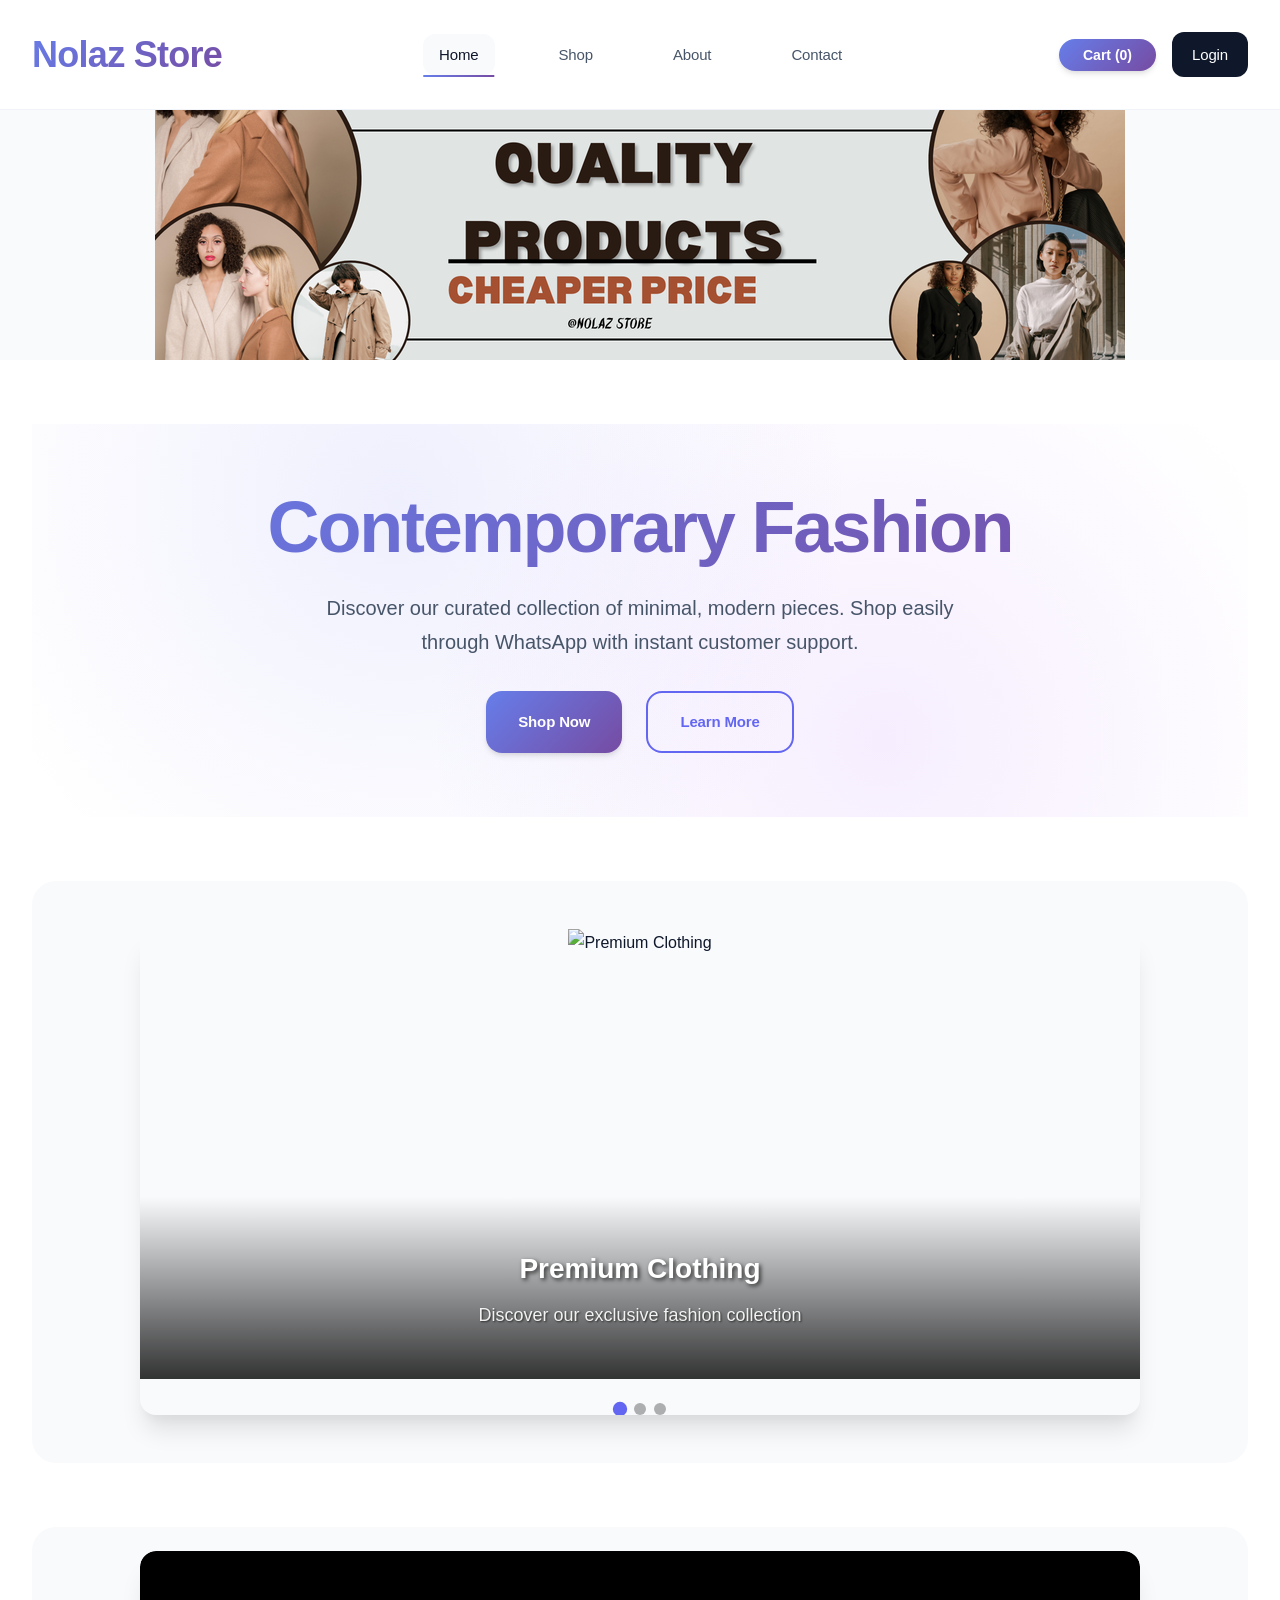
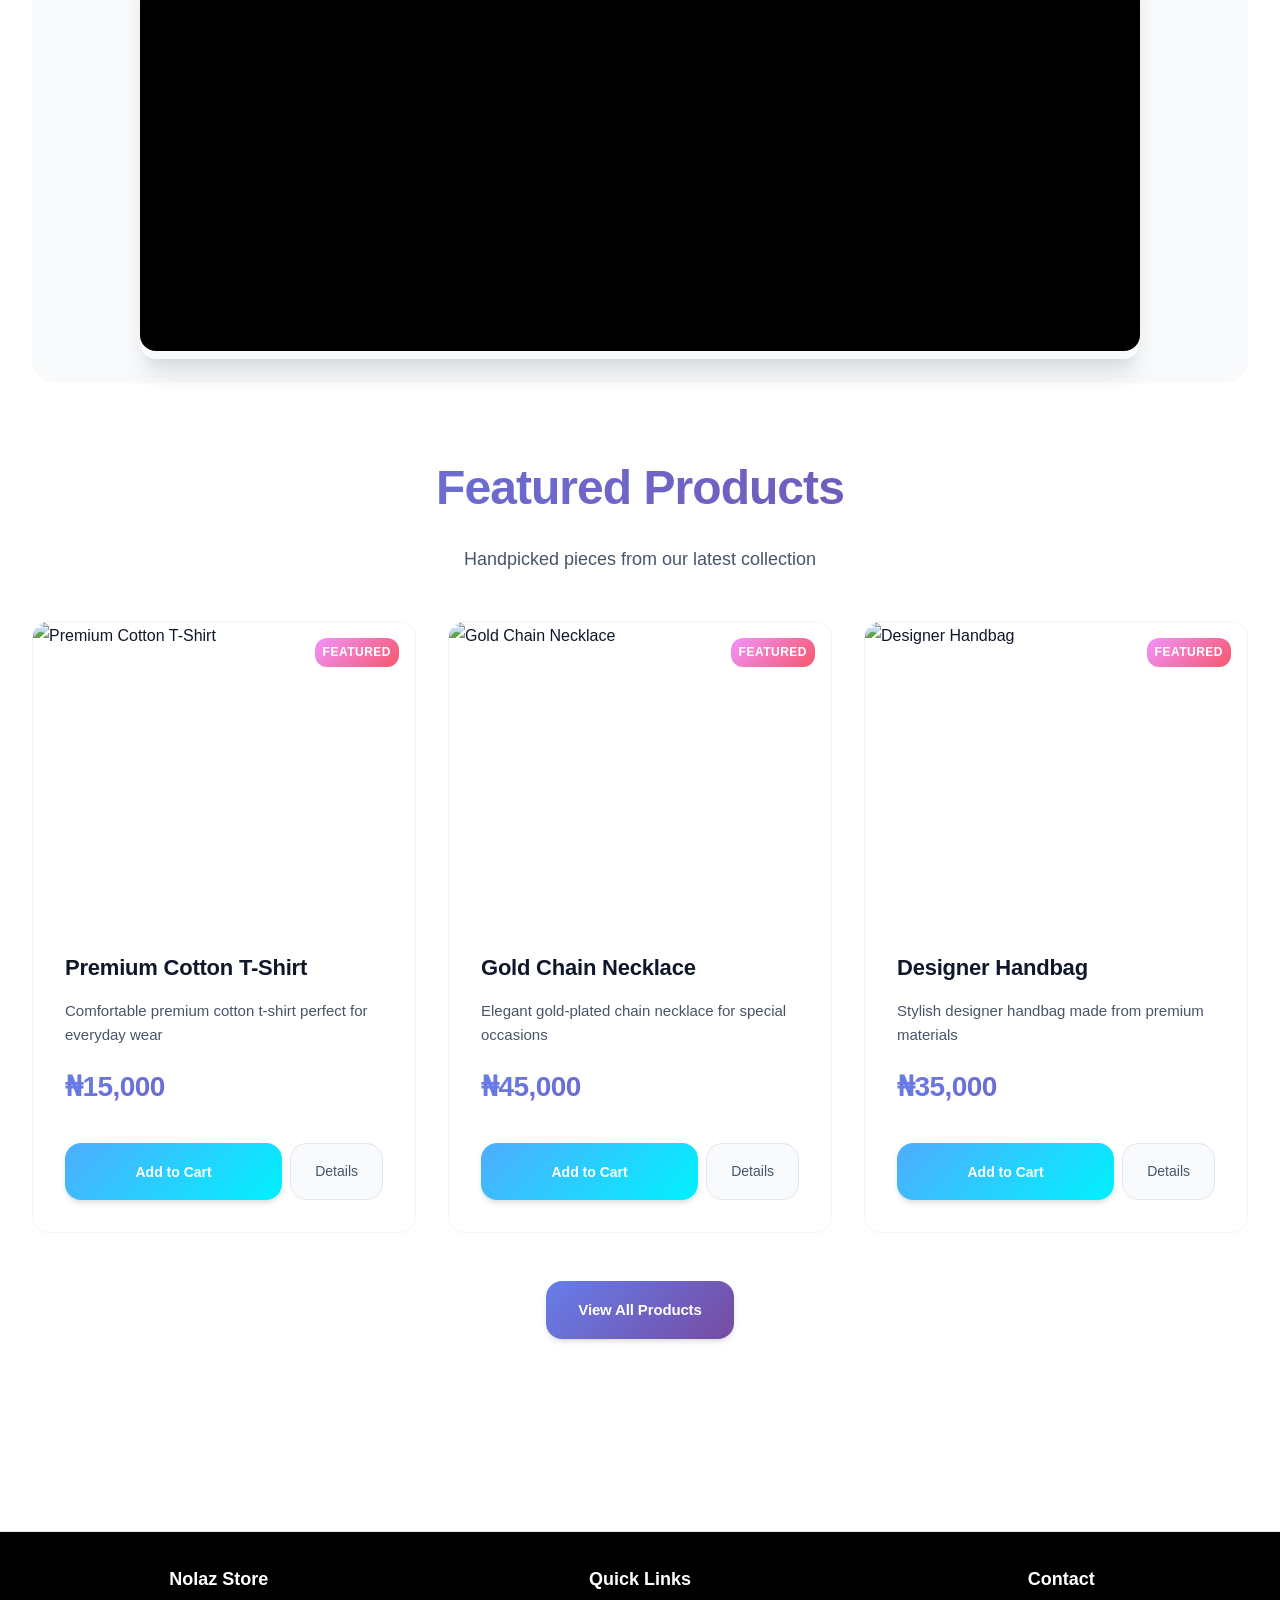
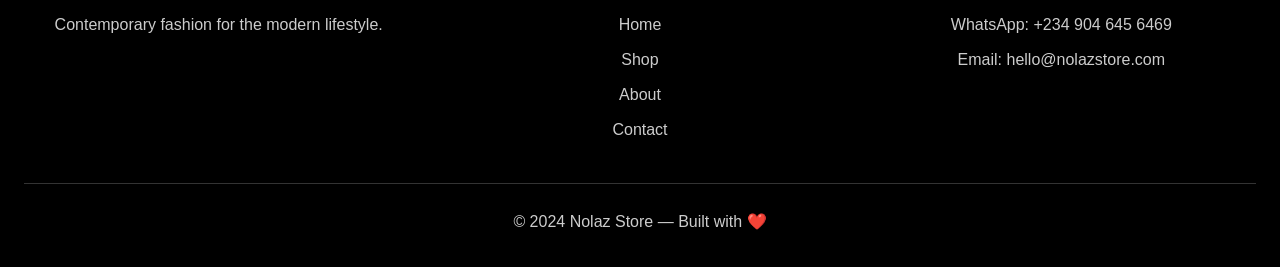
==== index.html @ 388da3c8 "Moved all files to root directory for GitHub Pages deployment" ====
<!doctype html>
<html lang="en">
<head>
<meta charset="utf-8">
<meta name="viewport" content="width=device-width,initial-scale=1">
<meta http-equiv="X-Content-Type-Options" content="nosniff">
<meta http-equiv="X-Frame-Options" content="DENY">
<meta http-equiv="X-XSS-Protection" content="1; mode=block">
<meta name="referrer" content="strict-origin-when-cross-origin">
<title>Nolaz Store</title>
<link rel="stylesheet" href="style.css">
</head>
<body>
<header class="site-header">
<div class="header-content">
<div class="brand">
<h1>Nolaz Store</h1>
</div>
<button class="mobile-menu-toggle" onclick="toggleMobileMenu()">☰</button>
<nav class="main-nav" id="mainNav">
<a href="index.html" class="active">Home</a>
<a href="shop.html">Shop</a>
<a href="about.html">About</a>
<a href="contact.html">Contact</a>
</nav>
<div class="header-actions">
<button id="cartBtn" class="cart-btn">
Cart (<span id="cartCount">0</span>)
</button>
<a href="admin.html" class="btn">Login</a>
</div>
</div>
</header>

<!-- Billboard Advertisement -->
<section class="billboard-ad">
<div class="billboard-container">
<img src="Advertisment/Super Sale Fashion Clothing Promotion Billboard Website Ad.png" alt="Super Sale Fashion Promotion" class="billboard-image">
</div>
</section>

<main class="container">
<section class="hero">
<h2>Contemporary Fashion</h2>
<p>Discover our curated collection of minimal, modern pieces. Shop easily through WhatsApp with instant customer support.</p>
<div class="hero-actions">
<a href="shop.html" class="btn btn-primary">Shop Now</a>
<a href="about.html" class="btn btn-outline">Learn More</a>
</div>
</section>

<section class="slider-section section">
<div class="image-slider">
<div class="slider-container">
<div class="slide active">
<img src="https://images.unsplash.com/photo-1515372039744-b8f02a3ae446?w=1200&h=400&fit=crop&crop=center" alt="Premium Clothing">
<div class="slide-overlay">
<h4>Premium Clothing</h4>
<p>Discover our exclusive fashion collection</p>
</div>
</div>
<div class="slide">
<img src="https://images.unsplash.com/photo-1515562141207-7a88fb7ce338?w=1200&h=400&fit=crop&crop=center" alt="Luxury Jewelry">
<div class="slide-overlay">
<h4>Luxury Jewelry</h4>
<p>Elegant pieces for every occasion</p>
</div>
</div>
<div class="slide">
<img src="https://images.unsplash.com/photo-1441986300917-64674bd600d8?w=1200&h=400&fit=crop&crop=center" alt="Fashion Accessories">
<div class="slide-overlay">
<h4>Fashion Accessories</h4>
<p>Complete your look with style</p>
</div>
</div>
</div>
<div class="slider-nav">
<button class="nav-dot active" onclick="currentSlide(1)"></button>
<button class="nav-dot" onclick="currentSlide(2)"></button>
<button class="nav-dot" onclick="currentSlide(3)"></button>
</div>
</div>
</section>

<!-- Video Advertisement -->
<section class="video-ad-section section">
<div class="video-ad-container">
<video class="ad-video" autoplay muted loop playsinline>
<source src="Advertisment/Purple and White Bold Animated Business Advertising Video.mp4" type="video/mp4">
<div class="video-fallback">
<img src="https://images.unsplash.com/photo-1556742049-0cfed4f6a45d?w=1200&h=300&fit=crop&crop=center" alt="Advertisement">
</div>
</video>
</div>
</section>

<section class="featured-products section">
<div class="section-header">
<h3 class="section-title">Featured Products</h3>
<p class="section-subtitle">Handpicked pieces from our latest collection</p>
</div>
<div id="products" class="products-grid">
<!-- Products will be injected here -->
</div>
<div class="text-center">
<a href="shop.html" class="btn btn-primary">View All Products</a>
</div>
</section>
</main>


<footer class="site-footer">
<div class="footer-content">
<div class="footer-section">
<h4>Nolaz Store</h4>
<p>Contemporary fashion for the modern lifestyle.</p>
</div>
<div class="footer-section">
<h4>Quick Links</h4>
<ul>
<li><a href="index.html">Home</a></li>
<li><a href="shop.html">Shop</a></li>
<li><a href="about.html">About</a></li>
<li><a href="contact.html">Contact</a></li>
</ul>
</div>
<div class="footer-section">
<h4>Contact</h4>
<p>WhatsApp: +234 904 645 6469</p>
<p>Email: hello@nolazstore.com</p>
</div>
</div>
<div class="footer-bottom">
<p>© 2024 Nolaz Store — Built with ❤️</p>
</div>
</footer>


<div id="cartModal" class="modal">
<div class="modal-content">
<div class="modal-header">
<h3>Shopping Cart</h3>
<span class="close">&times;</span>
</div>
<div id="cartItems"></div>
<div class="cart-footer">
<div class="cart-total">
<strong>Total: ₦<span id="cartTotal">0</span></strong>
</div>
<button id="checkoutBtn" class="btn btn-success">Checkout via WhatsApp</button>
<button id="clearCartBtn" class="btn" style="background: #ef4444;">Clear Cart</button>
</div>
</div>
</div>

<script src="visitor-tracker.js"></script>
<script src="security.js"></script>
<script src="mobile.js"></script>
<script src="cart.js"></script>
<script src="home.js"></script>
</body>
</html>
---- style.css ----
:root {
  --bg: #ffffff;
  --bg-secondary: #f8fafc;
  --bg-tertiary: #f1f5f9;
  --text: #0f172a;
  --text-secondary: #475569;
  --text-muted: #94a3b8;
  --accent: #0f172a;
  --primary: #6366f1;
  --primary-light: #a5b4fc;
  --success: #10b981;
  --warning: #f59e0b;
  --error: #ef4444;
  --card: #ffffff;
  --border: #e2e8f0;
  --border-light: #f1f5f9;
  --shadow-sm: 0 1px 2px 0 rgba(0, 0, 0, 0.05);
  --shadow: 0 4px 6px -1px rgba(0, 0, 0, 0.1), 0 2px 4px -1px rgba(0, 0, 0, 0.06);
  --shadow-lg: 0 10px 15px -3px rgba(0, 0, 0, 0.1), 0 4px 6px -2px rgba(0, 0, 0, 0.05);
  --shadow-xl: 0 20px 25px -5px rgba(0, 0, 0, 0.1), 0 10px 10px -5px rgba(0, 0, 0, 0.04);
  --gradient-primary: linear-gradient(135deg, #667eea 0%, #764ba2 100%);
  --gradient-secondary: linear-gradient(135deg, #f093fb 0%, #f5576c 100%);
  --gradient-accent: linear-gradient(135deg, #4facfe 0%, #00f2fe 100%);
  --max-width: 1400px;
  --radius-sm: 6px;
  --radius: 12px;
  --radius-lg: 16px;
  --radius-xl: 24px;
  --spacing-xs: 4px;
  --spacing-sm: 8px;
  --spacing-md: 16px;
  --spacing-lg: 24px;
  --spacing-xl: 32px;
  --spacing-2xl: 48px;
  --spacing-3xl: 64px;
}

* {
  box-sizing: border-box;
  margin: 0;
  padding: 0;
}

body {
  font-family: 'Inter', -apple-system, BlinkMacSystemFont, 'Segoe UI', Roboto, 'Helvetica Neue', sans-serif;
  background: var(--bg);
  color: var(--text);
  line-height: 1.7;
  font-size: 16px;
  font-weight: 400;
  -webkit-font-smoothing: antialiased;
  -moz-osx-font-smoothing: grayscale;
  scroll-behavior: smooth;
}

::selection {
  background: var(--primary-light);
  color: var(--text);
}

::-webkit-scrollbar {
  width: 8px;
}

::-webkit-scrollbar-track {
  background: var(--bg-secondary);
}

::-webkit-scrollbar-thumb {
  background: var(--border);
  border-radius: 4px;
}

::-webkit-scrollbar-thumb:hover {
  background: var(--text-muted);
}

/* Header */
.site-header {
  background: rgba(255, 255, 255, 0.95);
  backdrop-filter: blur(20px);
  -webkit-backdrop-filter: blur(20px);
  border-bottom: 1px solid var(--border-light);
  position: sticky;
  top: 0;
  z-index: 1000;
  transition: all 0.3s ease;
}

.site-header.scrolled {
  box-shadow: var(--shadow-lg);
  background: rgba(255, 255, 255, 0.98);
}

.header-content {
  max-width: var(--max-width);
  margin: 0 auto;
  display: flex;
  align-items: center;
  justify-content: space-between;
  padding: var(--spacing-lg) var(--spacing-xl);
  gap: var(--spacing-xl);
}

/* Navigation */
.main-nav {
  display: flex;
  gap: var(--spacing-2xl);
}

.main-nav a {
  text-decoration: none;
  color: var(--text-secondary);
  font-weight: 500;
  font-size: 15px;
  padding: var(--spacing-sm) var(--spacing-md);
  border-radius: var(--radius);
  position: relative;
  transition: all 0.3s ease;
  letter-spacing: -0.01em;
}

.main-nav a::before {
  content: '';
  position: absolute;
  bottom: -2px;
  left: 50%;
  width: 0;
  height: 2px;
  background: var(--gradient-primary);
  transition: all 0.3s ease;
  transform: translateX(-50%);
}

.main-nav a:hover,
.main-nav a.active {
  color: var(--text);
  background: var(--bg-secondary);
}

.main-nav a:hover::before,
.main-nav a.active::before {
  width: 100%;
}

.header-actions {
  display: flex;
  align-items: center;
  gap: var(--spacing-md);
  flex-shrink: 0;
}

.header-actions .btn {
  display: inline-block;
  white-space: nowrap;
}

/* Cart Button */
.cart-btn {
  background: var(--gradient-primary);
  color: white;
  border: none;
  padding: var(--spacing-sm) var(--spacing-lg);
  border-radius: var(--radius-lg);
  font-weight: 600;
  font-size: 14px;
  cursor: pointer;
  transition: all 0.3s ease;
  box-shadow: var(--shadow);
  position: relative;
  overflow: hidden;
}

.cart-btn::before {
  content: '';
  position: absolute;
  top: 0;
  left: -100%;
  width: 100%;
  height: 100%;
  background: linear-gradient(90deg, transparent, rgba(255,255,255,0.2), transparent);
  transition: left 0.5s;
}

.cart-btn:hover {
  transform: translateY(-2px);
  box-shadow: var(--shadow-lg);
}

.cart-btn:hover::before {
  left: 100%;
}

.brand {
  display: flex;
  align-items: center;
  gap: 12px;
}

.logo {
  width: 120px;
  height: 40px;
}

.brand h1 {
  margin: 0;
  font-size: 36px;
  font-weight: 800;
  background: var(--gradient-primary);
  -webkit-background-clip: text;
  -webkit-text-fill-color: transparent;
  background-clip: text;
  letter-spacing: -0.02em;
}

.header-actions .btn {
  background: var(--accent);
  color: white;
  padding: 10px 20px;
  border-radius: var(--radius);
  text-decoration: none;
  font-weight: 500;
  transition: all 0.2s;
}

.header-actions .btn:hover {
  transform: translateY(-1px);
  box-shadow: var(--shadow-lg);
}

/* Container */
.container {
  max-width: var(--max-width);
  margin: 0 auto;
  padding: var(--spacing-3xl) var(--spacing-xl);
}

.section {
  margin-bottom: var(--spacing-3xl);
}

.section-header {
  text-align: center;
  margin-bottom: var(--spacing-2xl);
}

.section-title {
  font-size: clamp(28px, 4vw, 48px);
  font-weight: 800;
  margin-bottom: var(--spacing-md);
  background: var(--gradient-primary);
  -webkit-background-clip: text;
  -webkit-text-fill-color: transparent;
  background-clip: text;
  letter-spacing: -0.02em;
}

.section-subtitle {
  font-size: 18px;
  color: var(--text-secondary);
  max-width: 600px;
  margin: 0 auto;
  line-height: 1.6;
}

/* Hero Section */
.hero {
  text-align: center;
  margin-bottom: var(--spacing-3xl);
  padding: var(--spacing-3xl) 0;
  position: relative;
  overflow: hidden;
}

.hero::before {
  content: '';
  position: absolute;
  top: 0;
  left: 0;
  right: 0;
  bottom: 0;
  background: radial-gradient(circle at 30% 20%, rgba(99, 102, 241, 0.1) 0%, transparent 50%),
              radial-gradient(circle at 70% 80%, rgba(168, 85, 247, 0.1) 0%, transparent 50%);
  z-index: -1;
}

.hero h2 {
  font-size: clamp(32px, 6vw, 72px);
  font-weight: 900;
  margin: 0 0 var(--spacing-lg);
  background: var(--gradient-primary);
  -webkit-background-clip: text;
  -webkit-text-fill-color: transparent;
  background-clip: text;
  letter-spacing: -0.03em;
  line-height: 1.1;
}

.hero p {
  font-size: 20px;
  color: var(--text-secondary);
  margin: 0 auto var(--spacing-xl);
  max-width: 700px;
  line-height: 1.7;
}

/* Image Slider Section */
.slider-section {
  margin: var(--spacing-3xl) 0;
  padding: var(--spacing-2xl);
  background: var(--bg-secondary);
  border-radius: var(--radius-xl);
  text-align: center;
}

.image-slider {
  max-width: 1000px;
  margin: 0 auto;
  position: relative;
  border-radius: var(--radius-lg);
  overflow: hidden;
  box-shadow: var(--shadow-xl);
}

.slider-container {
  position: relative;
  width: 100%;
  height: 450px;
}

.slide {
  position: absolute;
  top: 0;
  left: 0;
  width: 100%;
  height: 100%;
  opacity: 0;
  transition: opacity 0.5s ease-in-out;
}

.slide.active {
  opacity: 1;
}

.slide img {
  width: 100%;
  height: 100%;
  object-fit: cover;
}

.slide-overlay {
  position: absolute;
  bottom: 0;
  left: 0;
  right: 0;
  background: linear-gradient(transparent, rgba(0, 0, 0, 0.8));
  color: white;
  padding: var(--spacing-2xl);
  text-align: center;
}

.slide-overlay h4 {
  margin: 0 0 var(--spacing-sm);
  font-size: 28px;
  font-weight: 700;
  text-shadow: 2px 2px 4px rgba(0, 0, 0, 0.7);
}

.slide-overlay p {
  margin: 0;
  font-size: 18px;
  opacity: 0.9;
  text-shadow: 1px 1px 2px rgba(0, 0, 0, 0.7);
}

.slider-nav {
  display: flex;
  justify-content: center;
  gap: var(--spacing-sm);
  margin-top: var(--spacing-lg);
}

.nav-dot {
  width: 12px;
  height: 12px;
  border-radius: 50%;
  border: none;
  background: rgba(0, 0, 0, 0.3);
  cursor: pointer;
  transition: all 0.3s ease;
}

.nav-dot.active,
.nav-dot:hover {
  background: var(--primary);
  transform: scale(1.2);
}

/* Image Ads Section */
.image-ads-section {
  margin: var(--spacing-3xl) 0;
}

.ads-grid {
  display: grid;
  grid-template-columns: repeat(auto-fit, minmax(400px, 1fr));
  gap: var(--spacing-xl);
  margin-top: var(--spacing-2xl);
}

.ad-card {
  position: relative;
  border-radius: var(--radius-lg);
  overflow: hidden;
  height: 300px;
  cursor: pointer;
  transition: all 0.3s ease;
}

.ad-card:hover {
  transform: translateY(-4px);
  box-shadow: var(--shadow-xl);
}

.ad-card img {
  width: 100%;
  height: 100%;
  object-fit: cover;
  transition: transform 0.3s ease;
}

.ad-card:hover img {
  transform: scale(1.05);
}

.ad-overlay {
  position: absolute;
  bottom: 0;
  left: 0;
  right: 0;
  background: linear-gradient(transparent, rgba(0, 0, 0, 0.8));
  color: white;
  padding: var(--spacing-2xl);
  text-align: center;
}

.ad-overlay h4 {
  margin: 0 0 var(--spacing-sm);
  font-size: 24px;
  font-weight: 700;
}

.ad-overlay p {
  margin: 0 0 var(--spacing-lg);
  opacity: 0.9;
}

.ad-btn {
  background: white;
  color: var(--text);
  padding: var(--spacing-sm) var(--spacing-lg);
  border-radius: var(--radius);
  text-decoration: none;
  font-weight: 600;
  font-size: 14px;
  transition: all 0.3s ease;
}

.ad-btn:hover {
  background: var(--primary);
  color: white;
  transform: translateY(-1px);
}

/* Billboard Advertisement */
.billboard-ad {
  width: 100%;
  margin: 0;
  padding: 0;
  background: #000;
}

.billboard-container {
  max-width: 100%;
  margin: 0 auto;
  position: relative;
  overflow: hidden;
}

.billboard-image {
  width: 100%;
  height: 250px;
  object-fit: contain;
  display: block;
  background: #f8fafc;
}

/* Video Advertisement Section */
.video-ad-section {
  margin: var(--spacing-3xl) 0;
  padding: var(--spacing-lg);
  background: var(--bg-secondary);
  border-radius: var(--radius-xl);
  text-align: center;
}

.video-ad-container {
  max-width: 1000px;
  margin: 0 auto;
  position: relative;
  border-radius: var(--radius-lg);
  overflow: hidden;
  box-shadow: var(--shadow-xl);
}

.ad-video {
  width: 100%;
  height: 400px;
  object-fit: contain;
  border-radius: var(--radius-lg);
  background: #000;
}

/* Banner Ad */
.banner-ad {
  margin: var(--spacing-2xl) 0;
}

.banner-content {
  position: relative;
  border-radius: var(--radius-lg);
  overflow: hidden;
  height: 250px;
}

.banner-content img {
  width: 100%;
  height: 100%;
  object-fit: cover;
}

.banner-overlay {
  position: absolute;
  top: 0;
  left: 0;
  right: 0;
  bottom: 0;
  background: linear-gradient(135deg, rgba(0, 0, 0, 0.6), rgba(0, 0, 0, 0.4));
  display: flex;
  flex-direction: column;
  align-items: center;
  justify-content: center;
  color: white;
  text-align: center;
  padding: var(--spacing-xl);
}

.banner-overlay h3 {
  margin: 0 0 var(--spacing-md);
  font-size: 36px;
  font-weight: 900;
  text-shadow: 2px 2px 4px rgba(0, 0, 0, 0.5);
  letter-spacing: -0.02em;
}

.banner-overlay p {
  margin: 0 0 var(--spacing-xl);
  font-size: 20px;
  font-weight: 500;
  text-shadow: 1px 1px 2px rgba(0, 0, 0, 0.5);
  max-width: 600px;
  line-height: 1.4;
}

.banner-btn {
  background: var(--gradient-primary);
  color: white;
  padding: var(--spacing-lg) var(--spacing-2xl);
  border-radius: var(--radius-lg);
  text-decoration: none;
  font-weight: 700;
  font-size: 16px;
  text-transform: uppercase;
  letter-spacing: 0.5px;
  transition: all 0.3s ease;
  box-shadow: var(--shadow-lg);
  border: 2px solid transparent;
}

.banner-btn:hover {
  transform: translateY(-3px) scale(1.05);
  box-shadow: var(--shadow-xl);
  border-color: rgba(255, 255, 255, 0.3);
}

/* Showcase Section */
.showcase-section {
  margin: var(--spacing-3xl) 0;
}

.showcase-grid {
  display: grid;
  grid-template-columns: repeat(auto-fit, minmax(300px, 1fr));
  gap: var(--spacing-xl);
  margin-top: var(--spacing-2xl);
}

.showcase-item {
  position: relative;
  border-radius: var(--radius-lg);
  overflow: hidden;
  height: 400px;
  transition: all 0.3s ease;
}

.showcase-item:hover {
  transform: translateY(-6px);
  box-shadow: var(--shadow-xl);
}

.showcase-item img {
  width: 100%;
  height: 100%;
  object-fit: cover;
  transition: transform 0.3s ease;
}

.showcase-item:hover img {
  transform: scale(1.1);
}

.showcase-overlay {
  position: absolute;
  bottom: 0;
  left: 0;
  right: 0;
  background: linear-gradient(transparent, rgba(0, 0, 0, 0.9));
  color: white;
  padding: var(--spacing-2xl);
  text-align: center;
}

.showcase-overlay h4 {
  margin: 0 0 var(--spacing-sm);
  font-size: 22px;
  font-weight: 700;
}

.showcase-overlay p {
  margin: 0;
  opacity: 0.9;
  font-size: 16px;
}

/* Products Grid */
.products-grid {
  display: grid;
  grid-template-columns: repeat(auto-fill, minmax(320px, 1fr));
  gap: var(--spacing-xl);
  margin-top: var(--spacing-2xl);
}

.card {
  background: var(--card);
  border-radius: var(--radius-lg);
  border: 1px solid var(--border-light);
  overflow: hidden;
  transition: all 0.4s cubic-bezier(0.4, 0, 0.2, 1);
  display: flex;
  flex-direction: column;
  position: relative;
  group: card;
}

.card::before {
  content: '';
  position: absolute;
  top: 0;
  left: 0;
  right: 0;
  bottom: 0;
  background: var(--gradient-primary);
  opacity: 0;
  transition: opacity 0.3s ease;
  z-index: -1;
}

.card:hover {
  transform: translateY(-8px) scale(1.02);
  box-shadow: var(--shadow-xl);
  border-color: var(--primary-light);
}

.card:hover::before {
  opacity: 0.05;
}

.card-image {
  position: relative;
  overflow: hidden;
  height: 300px;
}

.card img {
  width: 100%;
  height: 100%;
  object-fit: cover;
  transition: transform 0.4s ease;
}

.card:hover img {
  transform: scale(1.1);
}

.card-badge {
  position: absolute;
  top: var(--spacing-md);
  right: var(--spacing-md);
  background: var(--gradient-secondary);
  color: white;
  padding: var(--spacing-xs) var(--spacing-sm);
  border-radius: var(--radius);
  font-size: 12px;
  font-weight: 600;
  text-transform: uppercase;
  letter-spacing: 0.5px;
}

.card-content {
  padding: var(--spacing-xl);
  flex: 1;
  display: flex;
  flex-direction: column;
  gap: var(--spacing-md);
}

.card h3 {
  margin: 0;
  font-size: 22px;
  font-weight: 700;
  color: var(--text);
  letter-spacing: -0.01em;
  line-height: 1.3;
}

.card .desc {
  color: var(--text-secondary);
  margin: 0;
  flex: 1;
  line-height: 1.6;
  font-size: 15px;
}

.price {
  font-size: 28px;
  font-weight: 800;
  background: var(--gradient-primary);
  -webkit-background-clip: text;
  -webkit-text-fill-color: transparent;
  background-clip: text;
  margin: 0;
  letter-spacing: -0.02em;
}

.actions {
  display: flex;
  gap: var(--spacing-sm);
  margin-top: var(--spacing-md);
}

.btn-buy {
  background: var(--gradient-accent);
  color: white;
  border: none;
  padding: var(--spacing-md) var(--spacing-lg);
  border-radius: var(--radius-lg);
  font-weight: 600;
  font-size: 14px;
  flex: 1;
  cursor: pointer;
  transition: all 0.3s ease;
  box-shadow: var(--shadow);
  position: relative;
  overflow: hidden;
}

.btn-buy::before {
  content: '';
  position: absolute;
  top: 0;
  left: -100%;
  width: 100%;
  height: 100%;
  background: linear-gradient(90deg, transparent, rgba(255,255,255,0.2), transparent);
  transition: left 0.5s;
}

.btn-buy:hover {
  transform: translateY(-2px);
  box-shadow: var(--shadow-lg);
}

.btn-buy:hover::before {
  left: 100%;
}

.btn-info {
  background: var(--bg-secondary);
  border: 1px solid var(--border);
  padding: var(--spacing-md) var(--spacing-lg);
  border-radius: var(--radius-lg);
  text-decoration: none;
  color: var(--text-secondary);
  font-weight: 500;
  font-size: 14px;
  transition: all 0.3s ease;
  text-align: center;
}

.btn-info:hover {
  background: var(--card);
  border-color: var(--primary);
  color: var(--primary);
  transform: translateY(-1px);
  box-shadow: var(--shadow);
}

/* Footer */
.site-footer {
  background: #000;
  border-top: 1px solid var(--border);
  padding: 32px 24px;
  text-align: center;
  color: #fff;
  margin-top: 64px;
}

/* Admin Styles */
.admin-container {
  max-width: 800px;
  margin: 0 auto;
  padding: 32px 24px;
}

.admin-nav {
  display: flex;
  gap: 16px;
  margin-bottom: 32px;
  flex-wrap: wrap;
}

.admin-nav .btn {
  flex: 1;
  min-width: 120px;
}

.admin-header {
  text-align: center;
  margin-bottom: 48px;
}

.admin-header h2 {
  font-size: 36px;
  font-weight: 700;
  margin: 0 0 8px;
}

.admin-header p {
  color: var(--muted);
  margin: 0;
}

#loginPanel {
  background: var(--card);
  padding: 32px;
  border-radius: var(--radius);
  box-shadow: var(--shadow);
  max-width: 400px;
  margin: 0 auto;
}

#adminArea {
  background: var(--card);
  padding: 32px;
  border-radius: var(--radius);
  box-shadow: var(--shadow);
}

.form-group {
  margin-bottom: 24px;
}

.form-group label {
  display: block;
  margin-bottom: 8px;
  font-weight: 500;
  color: var(--text);
}

.form-group input,
.form-group textarea,
.form-group select {
  width: 100%;
  padding: 12px 16px;
  border: 2px solid var(--border);
  border-radius: var(--radius);
  font-size: 16px;
  transition: border-color 0.2s;
}

.form-group input:focus,
.form-group textarea:focus,
.form-group select:focus {
  outline: none;
  border-color: var(--primary);
}

.form-group textarea {
  resize: vertical;
  min-height: 100px;
}

.btn {
  background: var(--primary);
  color: white;
  padding: 12px 24px;
  border: none;
  border-radius: var(--radius);
  font-size: 16px;
  font-weight: 500;
  cursor: pointer;
  transition: all 0.2s;
}

.btn:hover {
  background: #2563eb;
  transform: translateY(-1px);
}

.btn-success {
  background: var(--success);
}

.btn-success:hover {
  background: #059669;
}

#status {
  padding: 16px;
  border-radius: var(--radius);
  margin-top: 16px;
  font-weight: 500;
}

.status-success {
  background: #d1fae5;
  color: #065f46;
  border: 1px solid #a7f3d0;
}

.status-error {
  background: #fee2e2;
  color: #991b1b;
  border: 1px solid #fca5a5;
}

.status-info {
  background: #dbeafe;
  color: #1e40af;
  border: 1px solid #93c5fd;
}

.products-table {
  width: 100%;
  border-collapse: collapse;
  margin-top: 24px;
  background: var(--card);
  border-radius: var(--radius);
  overflow: hidden;
  box-shadow: var(--shadow);
}

.products-table th,
.products-table td {
  padding: 12px 16px;
  text-align: left;
  border-bottom: 1px solid var(--border);
}

.products-table th {
  background: var(--bg);
  font-weight: 600;
}

.products-table img {
  width: 60px;
  height: 60px;
  object-fit: cover;
  border-radius: 8px;
}

.btn-small {
  padding: 6px 12px;
  font-size: 14px;
  margin-right: 8px;
}

/* Visitor Dashboard Styles */
.visitor-count {
  background: var(--success);
  color: white;
  padding: 4px 12px;
  border-radius: 20px;
  font-size: 14px;
  font-weight: 600;
  margin-left: 8px;
}

.visitor-stats {
  display: grid;
  grid-template-columns: repeat(auto-fit, minmax(150px, 1fr));
  gap: 16px;
  margin-bottom: 24px;
}

.stat-card {
  background: var(--card);
  padding: 20px;
  border-radius: var(--radius);
  text-align: center;
  box-shadow: var(--shadow);
  border: 1px solid var(--border);
}

.stat-card h4 {
  margin: 0 0 8px;
  font-size: 14px;
  color: var(--text-secondary);
  text-transform: uppercase;
  letter-spacing: 0.5px;
}

.stat-card span {
  font-size: 28px;
  font-weight: 700;
  color: var(--primary);
}

/* Modal Styles */
.modal {
  display: none;
  position: fixed;
  z-index: 1000;
  left: 0;
  top: 0;
  width: 100%;
  height: 100%;
  background-color: rgba(0, 0, 0, 0.5);
}

.modal-content {
  background-color: var(--card);
  margin: 5% auto;
  padding: 0;
  border-radius: var(--radius);
  width: 90%;
  max-width: 600px;
  max-height: 80vh;
  overflow-y: auto;
}

.modal-header {
  display: flex;
  justify-content: space-between;
  align-items: center;
  padding: 20px 24px;
  border-bottom: 1px solid var(--border);
}

.modal-header h3 {
  margin: 0;
}

.close {
  font-size: 28px;
  font-weight: bold;
  cursor: pointer;
  color: var(--muted);
}

.close:hover {
  color: var(--text);
}

/* Cart Styles */
#cartItems {
  padding: 20px 24px;
  max-height: 400px;
  overflow-y: auto;
}

.cart-item {
  display: flex;
  align-items: center;
  gap: 16px;
  padding: 16px 0;
  border-bottom: 1px solid var(--border);
}

.cart-item:last-child {
  border-bottom: none;
}

.cart-item img {
  width: 60px;
  height: 60px;
  object-fit: cover;
  border-radius: 8px;
}

.item-details {
  flex: 1;
}

.item-details h4 {
  margin: 0 0 4px;
  font-size: 16px;
}

.item-details p {
  margin: 0;
  color: var(--muted);
  font-size: 14px;
}

.quantity-controls {
  display: flex;
  align-items: center;
  gap: 8px;
}

.quantity-controls button {
  width: 32px;
  height: 32px;
  border: 1px solid var(--border);
  background: var(--card);
  border-radius: 4px;
  cursor: pointer;
  display: flex;
  align-items: center;
  justify-content: center;
}

.quantity-controls button:hover {
  background: var(--bg);
}

.item-total {
  font-weight: 600;
  min-width: 80px;
  text-align: right;
}

.remove-btn {
  background: #ef4444;
  color: white;
  border: none;
  width: 32px;
  height: 32px;
  border-radius: 4px;
  cursor: pointer;
  font-size: 18px;
}

.cart-footer {
  padding: 20px 24px;
  border-top: 1px solid var(--border);
  display: flex;
  flex-direction: column;
  gap: 16px;
}

.cart-total {
  text-align: center;
  font-size: 18px;
}

.empty-cart {
  text-align: center;
  color: var(--muted);
  padding: 40px 20px;
}

/* Cart Notification */
.cart-notification {
  position: fixed;
  top: 100px;
  right: 20px;
  background: var(--success);
  color: white;
  padding: 16px 20px;
  border-radius: var(--radius);
  box-shadow: var(--shadow-lg);
  z-index: 1001;
  transform: translateX(100%);
  transition: transform 0.3s ease;
}

.cart-notification.show {
  transform: translateX(0);
}

/* Page Styles */
.page-header {
  text-align: center;
  margin-bottom: 48px;
  padding: 48px 0;
}

.page-header h1 {
  font-size: 42px;
  font-weight: 700;
  margin: 0 0 16px;
}

.page-header p {
  font-size: 18px;
  color: var(--muted);
  margin: 0;
}

/* Modern Button Styles */
.btn {
  display: inline-flex;
  align-items: center;
  justify-content: center;
  padding: var(--spacing-md) var(--spacing-xl);
  border-radius: var(--radius-lg);
  font-weight: 600;
  font-size: 15px;
  text-decoration: none;
  border: none;
  cursor: pointer;
  transition: all 0.3s cubic-bezier(0.4, 0, 0.2, 1);
  position: relative;
  overflow: hidden;
  letter-spacing: -0.01em;
}

.btn::before {
  content: '';
  position: absolute;
  top: 0;
  left: -100%;
  width: 100%;
  height: 100%;
  background: linear-gradient(90deg, transparent, rgba(255,255,255,0.2), transparent);
  transition: left 0.5s;
}

.btn:hover::before {
  left: 100%;
}

.btn-primary {
  background: var(--gradient-primary);
  color: white;
  box-shadow: var(--shadow);
}

.btn-primary:hover {
  transform: translateY(-2px);
  box-shadow: var(--shadow-lg);
}

.btn-outline {
  background: transparent;
  border: 2px solid var(--primary);
  color: var(--primary);
}

.btn-outline:hover {
  background: var(--primary);
  color: white;
  transform: translateY(-1px);
}

.hero-actions {
  display: flex;
  gap: var(--spacing-lg);
  justify-content: center;
  flex-wrap: wrap;
  margin-top: var(--spacing-xl);
}

/* Features Section */
.feature-grid {
  display: grid;
  grid-template-columns: repeat(auto-fit, minmax(280px, 1fr));
  gap: var(--spacing-xl);
}

.feature-card {
  text-align: center;
  padding: var(--spacing-2xl);
  background: var(--card);
  border-radius: var(--radius-lg);
  border: 1px solid var(--border-light);
  transition: all 0.3s ease;
  position: relative;
  overflow: hidden;
}

.feature-card::before {
  content: '';
  position: absolute;
  top: 0;
  left: 0;
  right: 0;
  bottom: 0;
  background: var(--gradient-primary);
  opacity: 0;
  transition: opacity 0.3s ease;
  z-index: -1;
}

.feature-card:hover {
  transform: translateY(-4px);
  box-shadow: var(--shadow-lg);
  border-color: var(--primary-light);
}

.feature-card:hover::before {
  opacity: 0.05;
}

.feature-icon {
  font-size: 56px;
  margin-bottom: var(--spacing-lg);
  display: block;
}

.feature-card h4 {
  margin: 0 0 var(--spacing-md);
  font-size: 20px;
  font-weight: 700;
  color: var(--text);
}

.feature-card p {
  margin: 0;
  color: var(--text-secondary);
  line-height: 1.6;
}

/* Text Utilities */
.text-center {
  text-align: center;
  margin-top: var(--spacing-2xl);
}

/* Shop Filters */
.shop-header {
  text-align: center;
  margin-bottom: 32px;
}

.shop-filters {
  display: flex;
  gap: 24px;
  margin-bottom: 32px;
  padding: 24px;
  background: var(--card);
  border-radius: var(--radius);
  box-shadow: var(--shadow);
}

.filter-group {
  display: flex;
  flex-direction: column;
  gap: 8px;
}

.filter-group label {
  font-weight: 500;
  color: var(--text);
}

.filter-group select {
  padding: 8px 12px;
  border: 1px solid var(--border);
  border-radius: var(--radius);
  background: var(--card);
}

/* About Page */
.about-content {
  margin-bottom: 64px;
}

.about-grid {
  display: grid;
  grid-template-columns: 1fr 1fr;
  gap: 48px;
  align-items: center;
}

.about-text h2 {
  margin: 0 0 24px;
  font-size: 32px;
}

.about-text p {
  margin-bottom: 16px;
  line-height: 1.7;
}

.about-image,
.placeholder-image {
  background: var(--bg);
  border-radius: var(--radius);
  height: 300px;
  display: flex;
  align-items: center;
  justify-content: center;
  color: var(--muted);
  font-size: 18px;
}

.values {
  margin-bottom: 64px;
}

.values h2 {
  text-align: center;
  margin-bottom: 32px;
  font-size: 32px;
}

.values-grid {
  display: grid;
  grid-template-columns: repeat(auto-fit, minmax(280px, 1fr));
  gap: 32px;
}

.value-card {
  text-align: center;
  padding: 32px 24px;
  background: var(--card);
  border-radius: var(--radius);
  box-shadow: var(--shadow);
}

.value-icon {
  font-size: 48px;
  margin-bottom: 16px;
}

.value-card h3 {
  margin: 0 0 16px;
  font-size: 20px;
}

.value-card p {
  margin: 0;
  color: var(--muted);
  line-height: 1.6;
}

/* Team Section */
.team {
  margin-bottom: 64px;
}

.team h2 {
  text-align: center;
  margin-bottom: 32px;
  font-size: 32px;
}

.team-grid {
  display: grid;
  grid-template-columns: repeat(auto-fit, minmax(200px, 1fr));
  gap: 32px;
}

.team-member {
  text-align: center;
}

.member-image {
  width: 120px;
  height: 120px;
  border-radius: 50%;
  background: var(--bg);
  display: flex;
  align-items: center;
  justify-content: center;
  font-size: 48px;
  margin: 0 auto 16px;
  overflow: hidden;
}

.member-image img {
  width: 100%;
  height: 100%;
  object-fit: cover;
  border-radius: 50%;
}

.team-member h3 {
  margin: 0 0 8px;
  font-size: 18px;
}

.team-member p {
  margin: 0;
  color: var(--muted);
}

/* Contact Page */
.contact-content {
  margin-bottom: 64px;
}

.contact-grid {
  display: grid;
  grid-template-columns: 1fr 1fr;
  gap: 48px;
}

.contact-info h2 {
  margin: 0 0 32px;
  font-size: 28px;
}

.contact-item {
  display: flex;
  gap: 16px;
  margin-bottom: 32px;
}

.contact-icon {
  font-size: 24px;
  width: 40px;
  flex-shrink: 0;
}

.contact-item h3 {
  margin: 0 0 8px;
  font-size: 18px;
}

.contact-item p {
  margin: 0 0 12px;
  color: var(--muted);
}

.contact-form h2 {
  margin: 0 0 24px;
  font-size: 28px;
}

/* FAQ Section */
.faq {
  margin-bottom: 64px;
}

.faq h2 {
  text-align: center;
  margin-bottom: 32px;
  font-size: 32px;
}

.faq-grid {
  display: grid;
  grid-template-columns: repeat(auto-fit, minmax(300px, 1fr));
  gap: 24px;
}

.faq-item {
  background: var(--card);
  padding: 24px;
  border-radius: var(--radius);
  box-shadow: var(--shadow);
}

.faq-item h3 {
  margin: 0 0 12px;
  font-size: 18px;
  color: var(--primary);
}

.faq-item p {
  margin: 0;
  color: var(--muted);
  line-height: 1.6;
}

/* CTA Section */
.cta-section {
  text-align: center;
  padding: 48px;
  background: var(--card);
  border-radius: var(--radius);
  box-shadow: var(--shadow);
}

.cta-section h2 {
  margin: 0 0 16px;
  font-size: 32px;
}

.cta-section p {
  margin: 0 0 24px;
  color: var(--muted);
  font-size: 18px;
}

/* Footer */
.footer-content {
  display: grid;
  grid-template-columns: repeat(auto-fit, minmax(250px, 1fr));
  gap: 32px;
  margin-bottom: 32px;
}

.footer-section h4 {
  margin: 0 0 16px;
  font-size: 18px;
  color: #fff;
}

.footer-section p {
  margin: 0 0 8px;
  color: #ccc;
}

.footer-section ul {
  list-style: none;
  padding: 0;
  margin: 0;
}

.footer-section li {
  margin-bottom: 8px;
}

.footer-section a {
  color: #ccc;
  text-decoration: none;
  transition: color 0.2s;
}

.footer-section a:hover {
  color: #fff;
}

.footer-bottom {
  text-align: center;
  padding-top: 24px;
  border-top: 1px solid #333;
  color: #ccc;
}

/* Mobile Navigation Toggle */
.mobile-menu-toggle {
  display: none;
  background: none;
  border: none;
  font-size: 28px;
  cursor: pointer;
  padding: 12px;
  color: var(--text);
  border-radius: var(--radius);
  transition: all 0.3s ease;
}

.mobile-menu-toggle:hover {
  background: var(--bg-secondary);
  color: var(--primary);
}

.main-nav.mobile-open {
  display: flex;
}

/* Responsive Breakpoints */
@media (max-width: 1024px) {
  .container {
    padding: 24px 20px;
  }
  
  .products-grid {
    grid-template-columns: repeat(auto-fill, minmax(280px, 1fr));
  }
}

@media (max-width: 768px) {
  /* Mobile Billboard Styles */
  .billboard-image {
    height: 150px;
  }
  
  /* Mobile Video Ad Styles */
  .video-ad-section {
    margin: var(--spacing-lg) 0;
    padding: var(--spacing-md);
  }
  
  .ad-video {
    height: 200px;
  }
  /* Header Mobile */
  .header-content {
    padding: 12px 16px;
    flex-wrap: wrap;
    gap: 12px;
  }
  
  .brand h1 {
    font-size: 24px;
  }
  
  .main-nav {
    display: none;
    width: 100%;
    flex-direction: column;
    gap: 8px;
    padding: 16px 0;
    border-top: 1px solid var(--border);
  }
  
  .main-nav a {
    padding: 12px 0;
    text-align: center;
    border-bottom: 1px solid var(--border);
  }
  
  .mobile-menu-toggle {
    display: block;
  }
  
  .header-actions {
    gap: 8px;
  }
  
  .cart-btn {
    padding: 8px 12px;
    font-size: 14px;
  }
  
  /* Container Mobile */
  .container {
    padding: 20px 16px;
  }
  
  /* Hero Mobile */
  .hero h2,
  .hero-home h1 {
    font-size: 28px;
    line-height: 1.2;
  }
  
  .hero p,
  .hero-home p {
    font-size: 16px;
  }
  
  .hero-home {
    padding: 40px 20px;
  }
  
  /* Products Mobile */
  .products-grid {
    grid-template-columns: repeat(auto-fill, minmax(300px, 1fr));
    gap: 20px;
  }
  
  .card {
    margin-bottom: 8px;
  }
  
  .card img {
    height: 200px;
  }
  
  .actions {
    flex-direction: column;
    gap: 8px;
  }
  
  /* Shop Filters Mobile */
  .shop-filters {
    flex-direction: column;
    gap: 16px;
    padding: 16px;
  }
  
  /* Grids Mobile */
  .about-grid,
  .contact-grid,
  .feature-grid,
  .values-grid,
  .team-grid,
  .faq-grid {
    grid-template-columns: 1fr;
    gap: 24px;
  }
  
  /* Hero Actions Mobile */
  .hero-actions {
    flex-direction: column;
    gap: 12px;
    align-items: stretch;
  }
  
  /* Modal Mobile */
  .modal-content {
    width: 95%;
    margin: 5% auto;
    max-height: 90vh;
  }
  
  .modal-header {
    padding: 16px 20px;
  }
  
  #cartItems {
    padding: 16px 20px;
  }
  
  .cart-footer {
    padding: 16px 20px;
  }
  
  .cart-item {
    flex-direction: column;
    align-items: flex-start;
    gap: 12px;
    padding: 12px 0;
  }
  
  .cart-item img {
    width: 80px;
    height: 80px;
  }
  
  .quantity-controls {
    align-self: flex-end;
  }
  
  /* Admin Mobile */
  .admin-container {
    padding: 20px 16px;
  }
  
  .admin-header h2 {
    font-size: 24px;
  }
  
  .admin-nav {
    flex-direction: column;
    gap: 12px;
  }
  
  .admin-nav .btn {
    width: 100%;
    min-width: auto;
  }
  
  #loginPanel,
  #adminArea {
    padding: 20px;
  }
  
  .products-table {
    font-size: 12px;
    overflow-x: auto;
    display: block;
    white-space: nowrap;
  }
  
  .products-table thead,
  .products-table tbody,
  .products-table th,
  .products-table td,
  .products-table tr {
    display: block;
  }
  
  .products-table thead tr {
    position: absolute;
    top: -9999px;
    left: -9999px;
  }
  
  .products-table tr {
    border: 1px solid var(--border);
    margin-bottom: 10px;
    padding: 10px;
    border-radius: 8px;
    background: var(--card);
  }
  
  .products-table td {
    border: none;
    position: relative;
    padding: 8px 8px 8px 30%;
    text-align: left;
  }
  
  .products-table td:before {
    content: attr(data-label);
    position: absolute;
    left: 6px;
    width: 25%;
    padding-right: 10px;
    white-space: nowrap;
    font-weight: bold;
    color: var(--text);
  }
  
  .products-table img {
    width: 60px;
    height: 60px;
  }
  
  .btn-small {
    padding: 12px 16px;
    font-size: 14px;
    margin: 4px;
    display: inline-block;
    min-height: 44px;
  }
  
  /* Footer Mobile */
  .footer-content {
    grid-template-columns: 1fr;
    gap: 24px;
    text-align: center;
  }
  
  /* Notifications Mobile */
  .cart-notification {
    right: 10px;
    left: 10px;
    transform: translateY(-100%);
  }
  
  .cart-notification.show {
    transform: translateY(0);
  }
  
  /* Mobile Slider Styles */
  .slider-section {
    margin: var(--spacing-xl) 0;
    padding: var(--spacing-lg);
  }
  
  .slider-container {
    height: 300px;
  }
  
  .slide-overlay {
    padding: var(--spacing-lg);
  }
  
  .slide-overlay h4 {
    font-size: 20px;
  }
  
  .slide-overlay p {
    font-size: 14px;
  }
  
  .ads-grid {
    grid-template-columns: 1fr;
    gap: var(--spacing-lg);
  }
  
  .ad-card {
    height: 200px;
  }
  
  .banner-content {
    height: 180px;
    margin: 0 -16px;
  }
  
  .banner-overlay h3 {
    font-size: 24px;
  }
  
  .banner-overlay p {
    font-size: 16px;
  }
}

@media (max-width: 480px) {
  /* Extra Small Mobile */
  .header-content {
    padding: 12px;
    gap: 12px;
  }
  
  .brand h1 {
    font-size: 20px;
  }
  
  .main-nav {
    gap: 12px;
  }
  
  .header-actions {
    gap: 8px;
  }
  
  .container {
    padding: 16px 12px;
  }
  
  .hero h2 {
    font-size: 24px;
  }
  
  .hero p {
    font-size: 14px;
  }
  
  .hero {
    padding: 30px 0;
  }
  
  .products-grid {
    grid-template-columns: 1fr;
    gap: 20px;
  }
  
  .card {
    max-width: 100%;
  }
  
  .feature-grid,
  .values-grid,
  .ads-grid {
    grid-template-columns: 1fr;
    gap: 16px;
  }
  
  .feature-card,
  .value-card {
    padding: 20px 16px;
  }
  
  .section-title {
    font-size: 24px;
  }
  
  .section-subtitle {
    font-size: 16px;
  }
  
  .page-header h1 {
    font-size: 28px;
  }
  
  .contact-item {
    flex-direction: column;
    text-align: center;
    gap: 8px;
  }
  
  .admin-container {
    padding: 16px 12px;
  }
  
  #loginPanel,
  #adminArea {
    padding: 16px;
  }
  
  .modal-content {
    width: 98%;
    margin: 2% auto;
  }
  
  .slider-container {
    height: 250px;
  }
  
  .slide-overlay {
    padding: 12px;
  }
  
  .slide-overlay h4 {
    font-size: 16px;
  }
  
  .slide-overlay p {
    font-size: 12px;
  }
  
  .banner-content {
    height: 150px;
  }
  
  .banner-overlay h3 {
    font-size: 18px;
  }
  
  .banner-overlay p {
    font-size: 14px;
  }
}
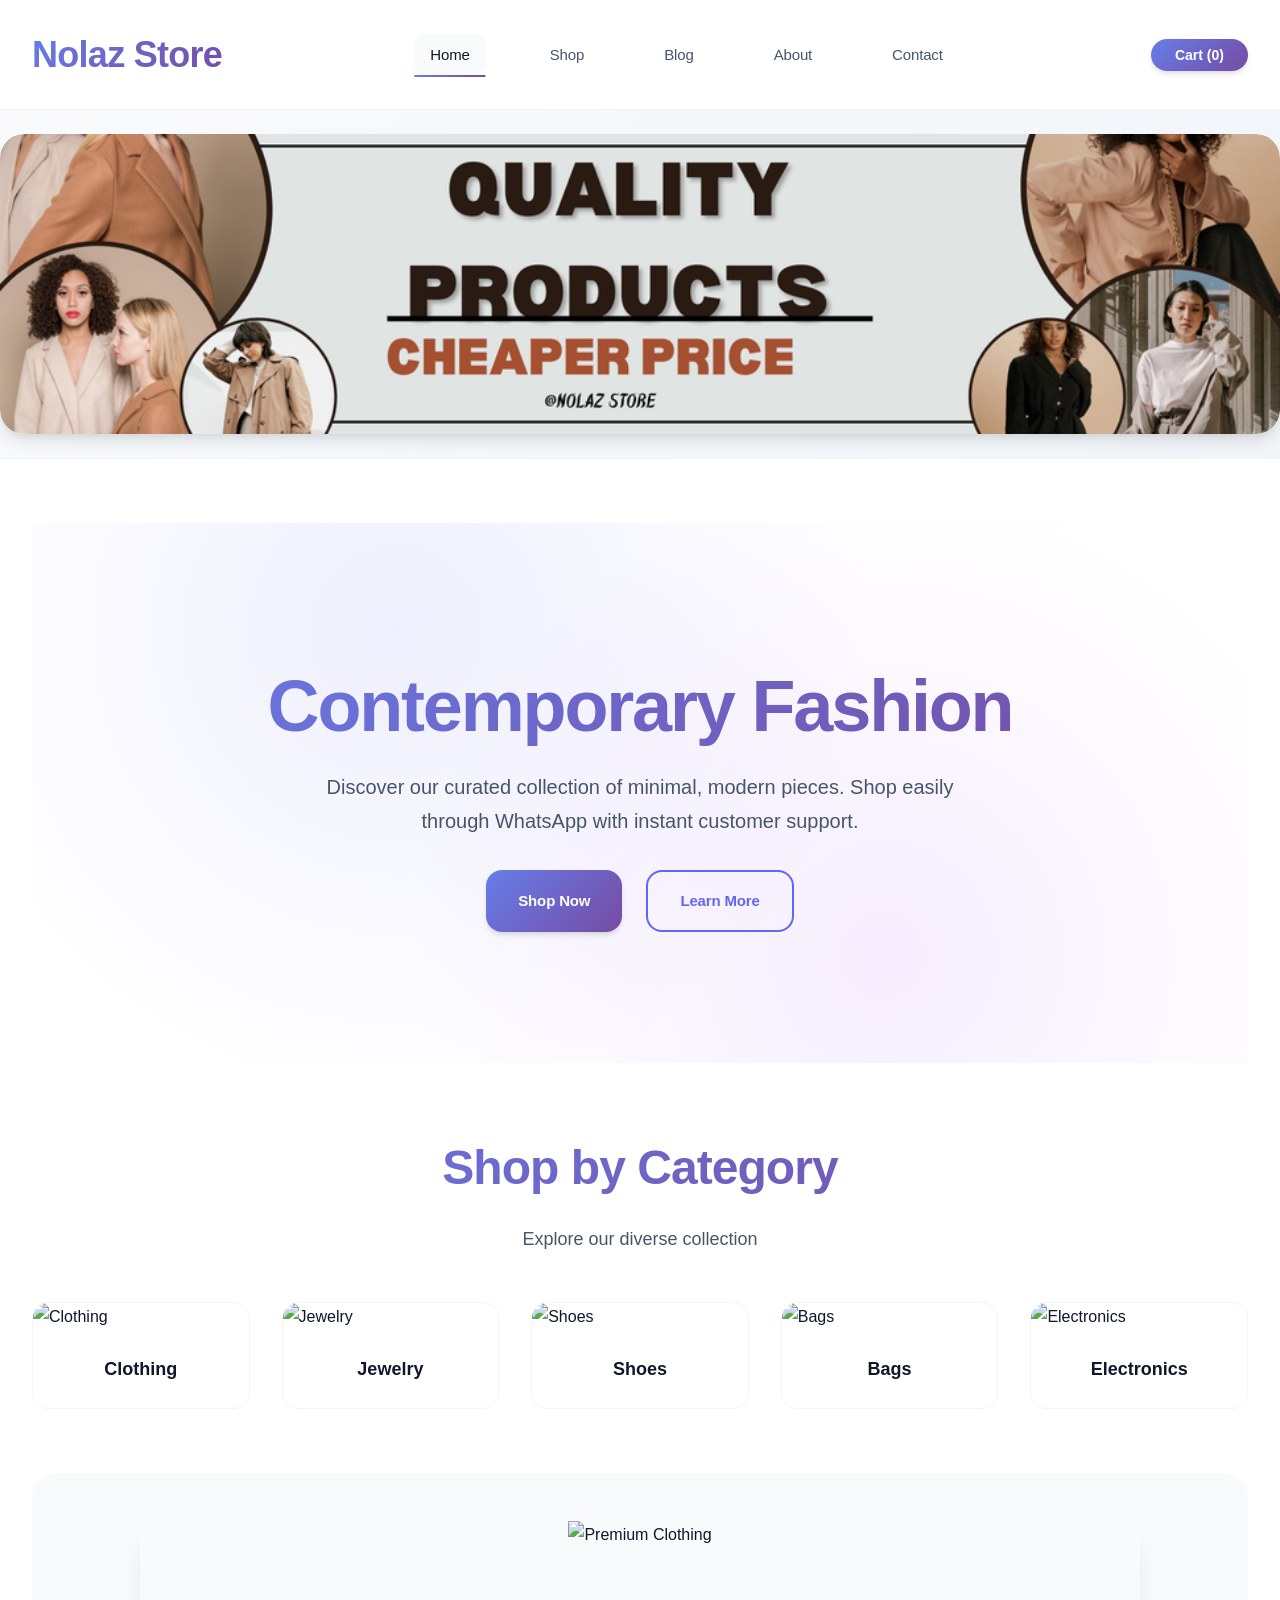
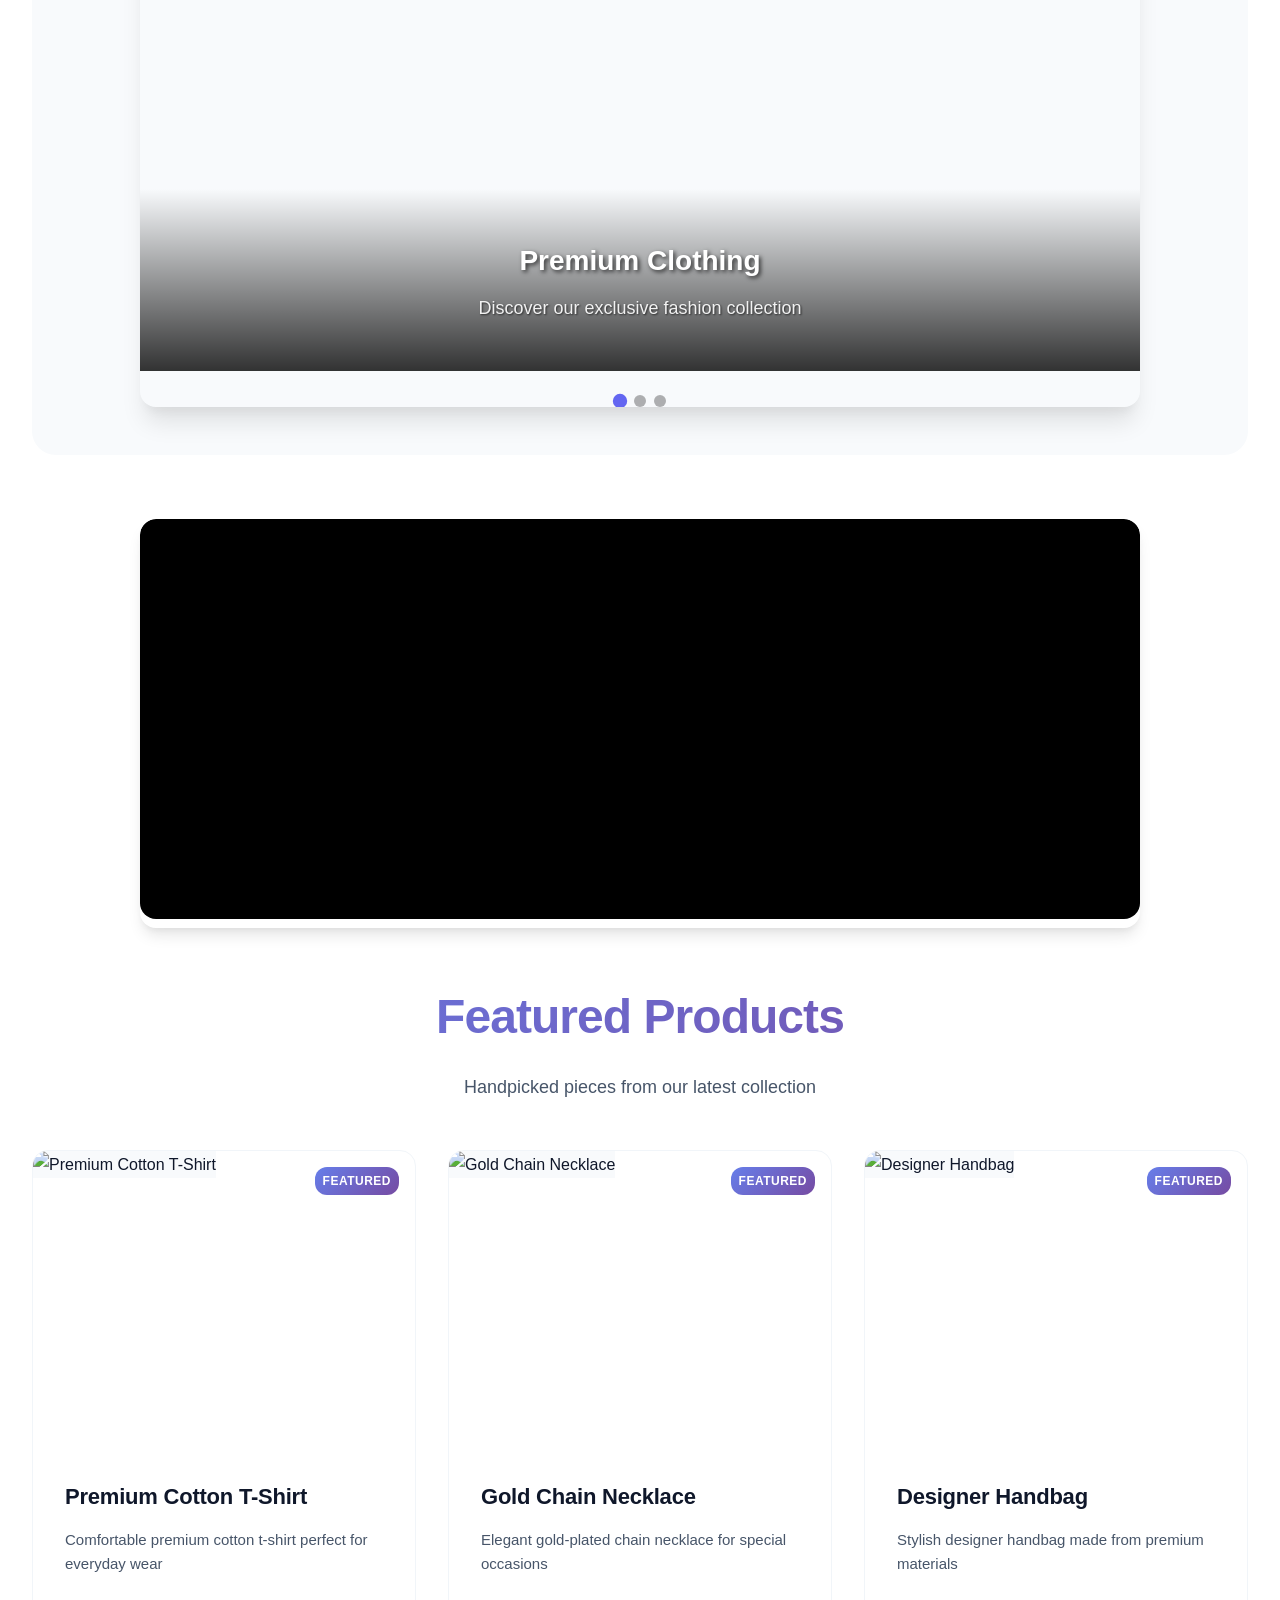
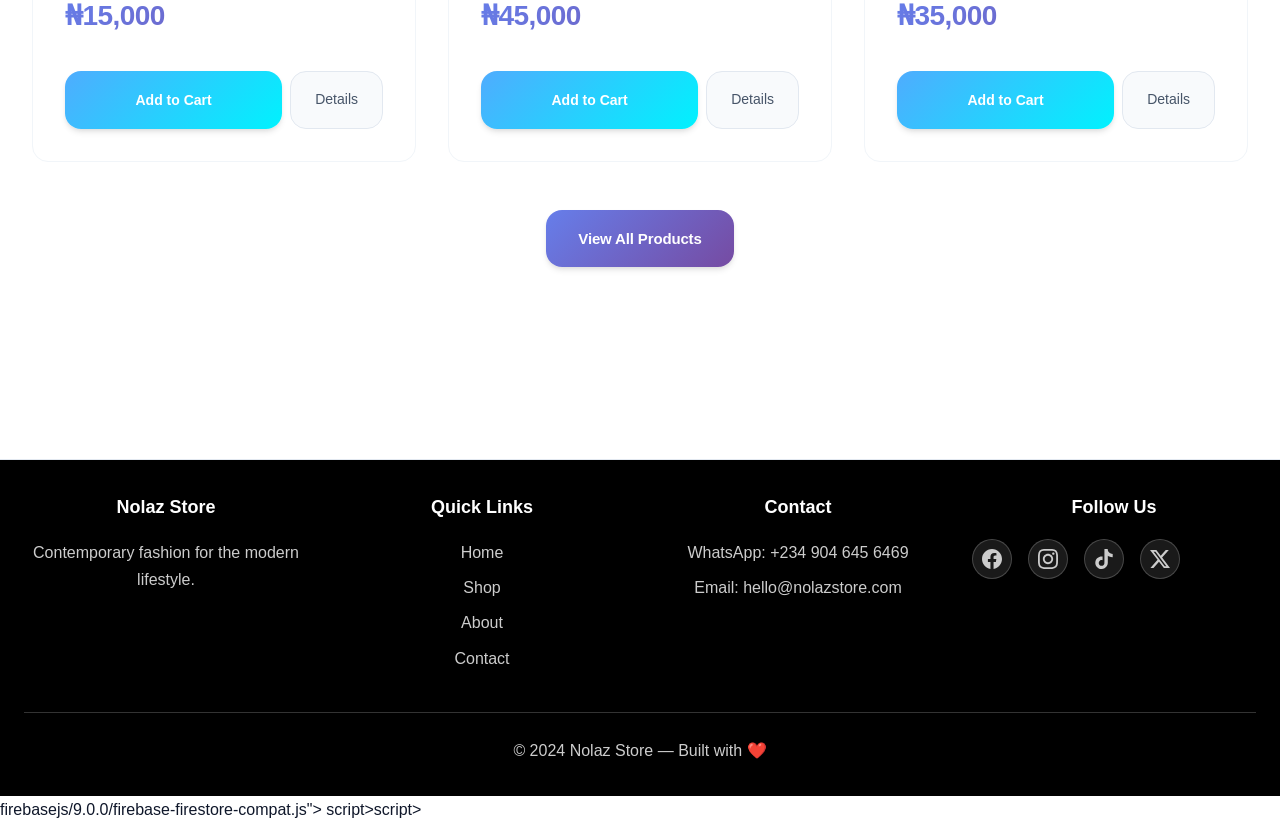
==== commit 5d7909c0: "Update website: improved mobile responsiveness, fixed header display, added user authentication, and" ====
--- a/index.html
+++ b/index.html
@@ -3,10 +3,6 @@
 <head>
 <meta charset="utf-8">
 <meta name="viewport" content="width=device-width,initial-scale=1">
-<meta http-equiv="X-Content-Type-Options" content="nosniff">
-<meta http-equiv="X-Frame-Options" content="DENY">
-<meta http-equiv="X-XSS-Protection" content="1; mode=block">
-<meta name="referrer" content="strict-origin-when-cross-origin">
 <title>Nolaz Store</title>
 <link rel="stylesheet" href="style.css">
 </head>
@@ -20,14 +16,15 @@
 <nav class="main-nav" id="mainNav">
 <a href="index.html" class="active">Home</a>
 <a href="shop.html">Shop</a>
+<a href="blog.html">Blog</a>
 <a href="about.html">About</a>
 <a href="contact.html">Contact</a>
 </nav>
 <div class="header-actions">
+<span id="userGreeting" style="display: none; margin-right: 1rem; color: #667eea; font-weight: 500;">Hi, <span id="userName">User</span></span>
 <button id="cartBtn" class="cart-btn">
 Cart (<span id="cartCount">0</span>)
 </button>
-<a href="admin.html" class="btn">Login</a>
 </div>
 </div>
 </header>
@@ -46,6 +43,35 @@
 <div class="hero-actions">
 <a href="shop.html" class="btn btn-primary">Shop Now</a>
 <a href="about.html" class="btn btn-outline">Learn More</a>
+</div>
+</section>
+
+<section class="categories section">
+<div class="section-header">
+<h3 class="section-title">Shop by Category</h3>
+<p class="section-subtitle">Explore our diverse collection</p>
+</div>
+<div class="categories-grid">
+<div class="category-card">
+<img src="https://images.unsplash.com/photo-1445205170230-053b83016050?w=300&h=200&fit=crop" alt="Clothing">
+<h4>Clothing</h4>
+</div>
+<div class="category-card">
+<img src="https://images.unsplash.com/photo-1515562141207-7a88fb7ce338?w=300&h=200&fit=crop" alt="Jewelry">
+<h4>Jewelry</h4>
+</div>
+<div class="category-card">
+<img src="https://images.unsplash.com/photo-1549298916-b41d501d3772?w=300&h=200&fit=crop" alt="Shoes">
+<h4>Shoes</h4>
+</div>
+<div class="category-card">
+<img src="https://images.unsplash.com/photo-1553062407-98eeb64c6a62?w=300&h=200&fit=crop" alt="Bags">
+<h4>Bags</h4>
+</div>
+<div class="category-card">
+<img src="https://images.unsplash.com/photo-1498049794561-7780e7231661?w=300&h=200&fit=crop" alt="Electronics">
+<h4>Electronics</h4>
+</div>
 </div>
 </section>
 
@@ -129,6 +155,31 @@
 <p>WhatsApp: +234 904 645 6469</p>
 <p>Email: hello@nolazstore.com</p>
 </div>
+<div class="footer-section">
+<h4>Follow Us</h4>
+<div class="social-links">
+<a href="#" class="social-link" aria-label="Facebook">
+<svg width="20" height="20" viewBox="0 0 24 24" fill="currentColor">
+<path d="M24 12.073c0-6.627-5.373-12-12-12s-12 5.373-12 12c0 5.99 4.388 10.954 10.125 11.854v-8.385H7.078v-3.47h3.047V9.43c0-3.007 1.792-4.669 4.533-4.669 1.312 0 2.686.235 2.686.235v2.953H15.83c-1.491 0-1.956.925-1.956 1.874v2.25h3.328l-.532 3.47h-2.796v8.385C19.612 23.027 24 18.062 24 12.073z"/>
+</svg>
+</a>
+<a href="#" class="social-link" aria-label="Instagram">
+<svg width="20" height="20" viewBox="0 0 24 24" fill="currentColor">
+<path d="M12 2.163c3.204 0 3.584.012 4.85.07 3.252.148 4.771 1.691 4.919 4.919.058 1.265.069 1.645.069 4.849 0 3.205-.012 3.584-.069 4.849-.149 3.225-1.664 4.771-4.919 4.919-1.266.058-1.644.07-4.85.07-3.204 0-3.584-.012-4.849-.07-3.26-.149-4.771-1.699-4.919-4.92-.058-1.265-.07-1.644-.07-4.849 0-3.204.013-3.583.07-4.849.149-3.227 1.664-4.771 4.919-4.919 1.266-.057 1.645-.069 4.849-.069zm0-2.163c-3.259 0-3.667.014-4.947.072-4.358.2-6.78 2.618-6.98 6.98-.059 1.281-.073 1.689-.073 4.948 0 3.259.014 3.668.072 4.948.2 4.358 2.618 6.78 6.98 6.98 1.281.058 1.689.072 4.948.072 3.259 0 3.668-.014 4.948-.072 4.354-.2 6.782-2.618 6.979-6.98.059-1.28.073-1.689.073-4.948 0-3.259-.014-3.667-.072-4.947-.196-4.354-2.617-6.78-6.979-6.98-1.281-.059-1.69-.073-4.949-.073zm0 5.838c-3.403 0-6.162 2.759-6.162 6.162s2.759 6.163 6.162 6.163 6.162-2.759 6.162-6.163c0-3.403-2.759-6.162-6.162-6.162zm0 10.162c-2.209 0-4-1.79-4-4 0-2.209 1.791-4 4-4s4 1.791 4 4c0 2.21-1.791 4-4 4zm6.406-11.845c-.796 0-1.441.645-1.441 1.44s.645 1.44 1.441 1.44c.795 0 1.439-.645 1.439-1.44s-.644-1.44-1.439-1.44z"/>
+</svg>
+</a>
+<a href="#" class="social-link" aria-label="TikTok">
+<svg width="20" height="20" viewBox="0 0 24 24" fill="currentColor">
+<path d="M12.525.02c1.31-.02 2.61-.01 3.91-.02.08 1.53.63 3.09 1.75 4.17 1.12 1.11 2.7 1.62 4.24 1.79v4.03c-1.44-.05-2.89-.35-4.2-.97-.57-.26-1.1-.59-1.62-.93-.01 2.92.01 5.84-.02 8.75-.08 1.4-.54 2.79-1.35 3.94-1.31 1.92-3.58 3.17-5.91 3.21-1.43.08-2.86-.31-4.08-1.03-2.02-1.19-3.44-3.37-3.65-5.71-.02-.5-.03-1-.01-1.49.18-1.9 1.12-3.72 2.58-4.96 1.66-1.44 3.98-2.13 6.15-1.72.02 1.48-.04 2.96-.04 4.44-.99-.32-2.15-.23-3.02.37-.63.41-1.11 1.04-1.36 1.75-.21.51-.15 1.07-.14 1.61.24 1.64 1.82 3.02 3.5 2.87 1.12-.01 2.19-.66 2.77-1.61.19-.33.4-.67.41-1.06.1-1.79.06-3.57.07-5.36.01-4.03-.01-8.05.02-12.07z"/>
+</svg>
+</a>
+<a href="#" class="social-link" aria-label="Twitter X">
+<svg width="20" height="20" viewBox="0 0 24 24" fill="currentColor">
+<path d="M18.901 1.153h3.68l-8.04 9.19L24 22.846h-7.406l-5.8-7.584-6.638 7.584H.474l8.6-9.83L0 1.154h7.594l5.243 6.932ZM17.61 20.644h2.039L6.486 3.24H4.298Z"/>
+</svg>
+</a>
+</div>
+</div>
 </div>
 <div class="footer-bottom">
 <p>© 2024 Nolaz Store — Built with ❤️</p>
@@ -147,16 +198,83 @@
 <div class="cart-total">
 <strong>Total: ₦<span id="cartTotal">0</span></strong>
 </div>
-<button id="checkoutBtn" class="btn btn-success">Checkout via WhatsApp</button>
+<button id="payNowBtn" class="btn btn-primary" style="display: block !important; visibility: visible !important; opacity: 1 !important; width: 100% !important; margin-bottom: 8px !important;">Pay Now</button>
+<button id="checkoutBtn" class="btn btn-success">Order via WhatsApp</button>
 <button id="clearCartBtn" class="btn" style="background: #ef4444;">Clear Cart</button>
 </div>
 </div>
 </div>
 
+<div id="productModal" class="modal">
+<div class="modal-content product-modal">
+<div class="modal-header">
+<h3>Product Details</h3>
+<span class="close" onclick="closeProductModal()">&times;</span>
+</div>
+<div id="productDetails" class="product-details-content"></div>
+</div>
+</div>
+
+<script src="https://www.gstatic.com/firebasejs/9.0.0/firebase-app-compat.js"></script>
+<script src="https://www.gstatic.com/firebasejs/9.0.0/firebase-auth-compat.js"></script>
+<script src="https://www.gstatic.com/firebasejs/9.0.0/firebase-firestore-compat.js"></script>
+<script src="firebase-config.js"></script>
+<script src="simple-auth.js"></script>
+
+<script src="https://checkout.flutterwave.com/v3.js"></script>
+<script src="flutterwave-payment.js"></script>
 <script src="visitor-tracker.js"></script>
-<script src="security.js"></script>
 <script src="mobile.js"></script>
 <script src="cart.js"></script>
 <script src="home.js"></script>
+<script>
+// Initialize slider for index page
+let slideIndex = 1;
+
+function initializeSlider() {
+  showSlide(slideIndex);
+  
+  setInterval(() => {
+    slideIndex++;
+    if (slideIndex > 3) slideIndex = 1;
+    showSlide(slideIndex);
+  }, 4000);
+}
+
+function currentSlide(n) {
+  showSlide(slideIndex = n);
+}
+
+function showSlide(n) {
+  const slides = document.querySelectorAll('.slide');
+  const dots = document.querySelectorAll('.nav-dot');
+  
+  if (n > slides.length) slideIndex = 1;
+  if (n < 1) slideIndex = slides.length;
+  
+  slides.forEach(slide => slide.classList.remove('active'));
+  dots.forEach(dot => dot.classList.remove('active'));
+  
+  if (slides[slideIndex - 1]) {
+    slides[slideIndex - 1].classList.add('active');
+  }
+  if (dots[slideIndex - 1]) {
+    dots[slideIndex - 1].classList.add('active');
+  }
+}
+
+window.addEventListener('DOMContentLoaded', () => {
+  initializeSlider();
+});
+</script>firebasejs/9.0.0/firebase-firestore-compat.js"></script>
+<script src="firebase-config.js"></script>
+<script src="simple-auth.js"></script>
+
+<script src="https://checkout.flutterwave.com/v3.js"></script>
+<script src="flutterwave-payment.js"></script>
+<script src="visitor-tracker.js"></script>
+<script src="mobile.js"></script>
+<script src="cart.js"></script>
+<script src="home.js"></script>script>script>
 </body>
 </html>
--- a/style.css
+++ b/style.css
@@ -155,6 +155,140 @@
   white-space: nowrap;
 }
 
+/* Search Container */
+.search-container {
+  display: flex;
+  align-items: center;
+  background: var(--card);
+  border: 2px solid var(--border);
+  border-radius: var(--radius-lg);
+  overflow: hidden;
+  transition: all 0.3s ease;
+  box-shadow: var(--shadow-sm);
+  max-width: 400px;
+}
+
+.search-container:focus-within {
+  border-color: var(--primary);
+  box-shadow: 0 0 0 3px rgba(99, 102, 241, 0.1);
+  transform: translateY(-1px);
+}
+
+.search-input {
+  border: none;
+  outline: none;
+  padding: var(--spacing-md) var(--spacing-lg);
+  font-size: 15px;
+  background: transparent;
+  color: var(--text);
+  min-width: 250px;
+  flex: 1;
+  font-weight: 400;
+}
+
+.search-input::placeholder {
+  color: var(--text-muted);
+  font-weight: 400;
+}
+
+.search-btn {
+  background: var(--gradient-primary);
+  border: none;
+  padding: var(--spacing-md);
+  color: white;
+  cursor: pointer;
+  transition: all 0.3s ease;
+  display: flex;
+  align-items: center;
+  justify-content: center;
+  min-width: 48px;
+  height: 48px;
+}
+
+.search-btn:hover {
+  background: var(--gradient-accent);
+  transform: scale(1.05);
+}
+
+.search-btn:active {
+  transform: scale(0.95);
+}
+
+.search-btn svg {
+  width: 18px;
+  height: 18px;
+}
+
+/* Categories Grid */
+.categories-grid {
+  display: grid;
+  grid-template-columns: repeat(auto-fit, minmax(200px, 1fr));
+  gap: var(--spacing-xl);
+  margin-top: var(--spacing-2xl);
+}
+
+.category-card {
+  background: var(--card);
+  border-radius: var(--radius-lg);
+  overflow: hidden;
+  transition: all 0.4s cubic-bezier(0.4, 0, 0.2, 1);
+  cursor: pointer;
+  border: 1px solid var(--border-light);
+  position: relative;
+  group: category;
+}
+
+.category-card::before {
+  content: '';
+  position: absolute;
+  top: 0;
+  left: 0;
+  right: 0;
+  bottom: 0;
+  background: var(--gradient-primary);
+  opacity: 0;
+  transition: opacity 0.3s ease;
+  z-index: 1;
+}
+
+.category-card:hover {
+  transform: translateY(-8px) scale(1.02);
+  box-shadow: var(--shadow-xl);
+  border-color: var(--primary-light);
+}
+
+.category-card:hover::before {
+  opacity: 0.1;
+}
+
+.category-card img {
+  width: 100%;
+  height: 150px;
+  object-fit: cover;
+  transition: transform 0.4s ease;
+}
+
+.category-card:hover img {
+  transform: scale(1.1);
+}
+
+.category-card h4 {
+  padding: var(--spacing-lg);
+  margin: 0;
+  font-size: 18px;
+  font-weight: 700;
+  text-align: center;
+  color: var(--text);
+  position: relative;
+  z-index: 2;
+  background: var(--card);
+  transition: color 0.3s ease;
+}
+
+.category-card:hover h4 {
+  color: var(--primary);
+}
+
 /* Cart Button */
 .cart-btn {
   background: var(--gradient-primary);
@@ -267,9 +401,10 @@
 .hero {
   text-align: center;
   margin-bottom: var(--spacing-3xl);
-  padding: var(--spacing-3xl) 0;
+  padding: calc(var(--spacing-3xl) + 80px) 0 var(--spacing-3xl) 0;
   position: relative;
   overflow: hidden;
+  min-height: 60vh;
 }
 
 .hero::before {
@@ -476,31 +611,38 @@
 .billboard-ad {
   width: 100%;
   margin: 0;
-  padding: 0;
-  background: #000;
+  padding: var(--spacing-lg) 0;
+  background: linear-gradient(135deg, var(--bg-secondary) 0%, var(--bg-tertiary) 100%);
+  border-bottom: 1px solid var(--border-light);
 }
 
 .billboard-container {
-  max-width: 100%;
+  max-width: var(--max-width);
   margin: 0 auto;
   position: relative;
   overflow: hidden;
+  border-radius: var(--radius-xl);
+  box-shadow: var(--shadow-lg);
 }
 
 .billboard-image {
   width: 100%;
-  height: 250px;
-  object-fit: contain;
+  height: 300px;
+  object-fit: cover;
   display: block;
-  background: #f8fafc;
+  border-radius: var(--radius-xl);
+  transition: transform 0.3s ease;
+}
+
+.billboard-container:hover .billboard-image {
+  transform: scale(1.02);
 }
 
 /* Video Advertisement Section */
 .video-ad-section {
-  margin: var(--spacing-3xl) 0;
-  padding: var(--spacing-lg);
-  background: var(--bg-secondary);
-  border-radius: var(--radius-xl);
+  margin: var(--spacing-2xl) 0;
+  padding: 0;
+  background: transparent;
   text-align: center;
 }
 
@@ -510,7 +652,7 @@
   position: relative;
   border-radius: var(--radius-lg);
   overflow: hidden;
-  box-shadow: var(--shadow-xl);
+  box-shadow: var(--shadow-lg);
 }
 
 .ad-video {
@@ -660,6 +802,14 @@
   margin-top: var(--spacing-2xl);
 }
 
+/* Featured Products Grid - Home Page */
+#featuredProducts {
+  display: grid;
+  grid-template-columns: repeat(auto-fill, minmax(320px, 1fr));
+  gap: var(--spacing-xl);
+  margin-top: var(--spacing-2xl);
+}
+
 .card {
   background: var(--card);
   border-radius: var(--radius-lg);
@@ -704,8 +854,9 @@
 .card img {
   width: 100%;
   height: 100%;
-  object-fit: cover;
+  object-fit: contain;
   transition: transform 0.4s ease;
+  background: var(--bg-secondary);
 }
 
 .card:hover img {
@@ -716,7 +867,7 @@
   position: absolute;
   top: var(--spacing-md);
   right: var(--spacing-md);
-  background: var(--gradient-secondary);
+  background: var(--gradient-primary);
   color: white;
   padding: var(--spacing-xs) var(--spacing-sm);
   border-radius: var(--radius);
@@ -724,6 +875,15 @@
   font-weight: 600;
   text-transform: uppercase;
   letter-spacing: 0.5px;
+  cursor: pointer;
+  transition: all 0.3s ease;
+  z-index: 2;
+}
+
+.card-badge:hover {
+  background: var(--gradient-accent);
+  transform: scale(1.05);
+  box-shadow: var(--shadow);
 }
 
 .card-content {
@@ -1058,6 +1218,103 @@
   background-color: rgba(0, 0, 0, 0.5);
 }
 
+/* Product Details Modal */
+.product-detail-content {
+  display: grid;
+  grid-template-columns: 1fr 1fr;
+  gap: var(--spacing-xl);
+  padding: var(--spacing-xl);
+}
+
+.product-detail-image {
+  position: relative;
+}
+
+.product-detail-image img {
+  width: 100%;
+  height: 400px;
+  object-fit: cover;
+  border-radius: var(--radius-lg);
+}
+
+.product-detail-info {
+  display: flex;
+  flex-direction: column;
+  gap: var(--spacing-lg);
+}
+
+.product-category {
+  background: var(--primary-light);
+  color: var(--primary);
+  padding: var(--spacing-xs) var(--spacing-md);
+  border-radius: var(--radius);
+  font-size: 14px;
+  font-weight: 600;
+  text-transform: uppercase;
+  letter-spacing: 0.5px;
+  align-self: flex-start;
+}
+
+.product-detail-info h2 {
+  margin: 0;
+  font-size: 32px;
+  font-weight: 800;
+  color: var(--text);
+  line-height: 1.2;
+}
+
+.product-price {
+  font-size: 28px;
+  font-weight: 800;
+  background: var(--gradient-primary);
+  -webkit-background-clip: text;
+  -webkit-text-fill-color: transparent;
+  background-clip: text;
+}
+
+.product-description {
+  color: var(--text-secondary);
+  line-height: 1.7;
+  font-size: 16px;
+  margin: 0;
+}
+
+.product-actions {
+  display: flex;
+  gap: var(--spacing-md);
+  margin-top: auto;
+}
+
+.product-actions .btn {
+  flex: 1;
+  padding: var(--spacing-md) var(--spacing-lg);
+  text-align: center;
+}
+
+@media (max-width: 768px) {
+  .product-detail-content {
+    grid-template-columns: 1fr;
+    gap: var(--spacing-lg);
+    padding: var(--spacing-lg);
+  }
+  
+  .product-detail-image img {
+    height: 300px;
+  }
+  
+  .product-detail-info h2 {
+    font-size: 24px;
+  }
+  
+  .product-price {
+    font-size: 24px;
+  }
+  
+  .product-actions {
+    flex-direction: column;
+  }
+}
+
 .modal-content {
   background-color: var(--card);
   margin: 5% auto;
@@ -1178,6 +1435,55 @@
   display: flex;
   flex-direction: column;
   gap: 16px;
+}
+
+.cart-footer .btn {
+  width: 100%;
+  margin-bottom: 8px;
+  display: block !important;
+  visibility: visible !important;
+}
+
+#payNowBtn {
+  display: block !important;
+  visibility: visible !important;
+}
+
+/* Product Details Modal */
+.product-modal {
+  max-width: 800px;
+  border-radius: var(--radius-xl);
+  overflow: hidden;
+  box-shadow: var(--shadow-xl);
+}
+
+.product-details-content {
+  padding: var(--spacing-xl);
+  background: linear-gradient(135deg, var(--bg) 0%, var(--bg-secondary) 100%);
+  font-family: inherit;
+  line-height: 1.6;
+  color: var(--text);
+}
+
+.product-details-content h4 {
+  font-size: 24px;
+  font-weight: 700;
+  color: var(--text);
+  margin-bottom: var(--spacing-md);
+  background: var(--gradient-primary);
+  -webkit-background-clip: text;
+  -webkit-text-fill-color: transparent;
+  background-clip: text;
+}
+
+.product-details-content p {
+  margin-bottom: var(--spacing-sm);
+  font-size: 16px;
+}
+
+.product-details-content strong {
+  color: var(--primary);
+  font-weight: 600;
 }
 
 .cart-total {
@@ -1394,111 +1700,400 @@
 }
 
 /* About Page */
+.hero-about {
+  background: linear-gradient(135deg, var(--bg-secondary) 0%, var(--bg-tertiary) 100%);
+  padding: var(--spacing-3xl) 0;
+  text-align: center;
+  position: relative;
+  overflow: hidden;
+  margin-bottom: var(--spacing-3xl);
+}
+
+.hero-about::before {
+  content: '';
+  position: absolute;
+  top: 0;
+  left: 0;
+  right: 0;
+  bottom: 0;
+  background: radial-gradient(circle at 30% 20%, rgba(99, 102, 241, 0.1) 0%, transparent 50%),
+              radial-gradient(circle at 70% 80%, rgba(168, 85, 247, 0.1) 0%, transparent 50%);
+  z-index: 1;
+}
+
+.hero-about-content {
+  position: relative;
+  z-index: 2;
+  max-width: var(--max-width);
+  margin: 0 auto;
+  padding: 0 var(--spacing-xl);
+}
+
+.hero-about h1 {
+  font-size: clamp(36px, 6vw, 64px);
+  font-weight: 900;
+  margin: 0 0 var(--spacing-lg);
+  background: var(--gradient-primary);
+  -webkit-background-clip: text;
+  -webkit-text-fill-color: transparent;
+  background-clip: text;
+  letter-spacing: -0.03em;
+  line-height: 1.1;
+}
+
+.hero-about p {
+  font-size: 20px;
+  color: var(--text-secondary);
+  margin: 0 0 var(--spacing-2xl);
+  max-width: 600px;
+  margin-left: auto;
+  margin-right: auto;
+  line-height: 1.7;
+}
+
+.hero-stats {
+  display: grid;
+  grid-template-columns: repeat(auto-fit, minmax(150px, 1fr));
+  gap: var(--spacing-xl);
+  max-width: 600px;
+  margin: 0 auto;
+}
+
+.stat {
+  background: rgba(255, 255, 255, 0.8);
+  backdrop-filter: blur(10px);
+  -webkit-backdrop-filter: blur(10px);
+  padding: var(--spacing-xl);
+  border-radius: var(--radius-lg);
+  border: 1px solid rgba(255, 255, 255, 0.2);
+  transition: all 0.3s ease;
+  position: relative;
+  overflow: hidden;
+}
+
+.stat::before {
+  content: '';
+  position: absolute;
+  top: 0;
+  left: 0;
+  right: 0;
+  bottom: 0;
+  background: var(--gradient-primary);
+  opacity: 0;
+  transition: opacity 0.3s ease;
+  z-index: -1;
+}
+
+.stat:hover {
+  transform: translateY(-4px);
+  box-shadow: var(--shadow-lg);
+}
+
+.stat:hover::before {
+  opacity: 0.1;
+}
+
+.stat h3 {
+  font-size: 32px;
+  font-weight: 800;
+  margin: 0 0 var(--spacing-xs);
+  background: var(--gradient-primary);
+  -webkit-background-clip: text;
+  -webkit-text-fill-color: transparent;
+  background-clip: text;
+}
+
+.stat p {
+  margin: 0;
+  font-size: 14px;
+  font-weight: 600;
+  color: var(--text-secondary);
+  text-transform: uppercase;
+  letter-spacing: 0.5px;
+}
+
 .about-content {
-  margin-bottom: 64px;
+  margin-bottom: var(--spacing-3xl);
 }
 
 .about-grid {
   display: grid;
   grid-template-columns: 1fr 1fr;
-  gap: 48px;
+  gap: var(--spacing-3xl);
   align-items: center;
+  margin-bottom: var(--spacing-3xl);
+}
+
+.about-text {
+  position: relative;
+}
+
+.section-badge {
+  display: inline-block;
+  background: var(--gradient-primary);
+  color: white;
+  padding: var(--spacing-xs) var(--spacing-md);
+  border-radius: var(--radius-lg);
+  font-size: 12px;
+  font-weight: 700;
+  text-transform: uppercase;
+  letter-spacing: 1px;
+  margin-bottom: var(--spacing-lg);
+  box-shadow: var(--shadow);
 }
 
 .about-text h2 {
-  margin: 0 0 24px;
-  font-size: 32px;
+  margin: 0 0 var(--spacing-xl);
+  font-size: clamp(28px, 4vw, 42px);
+  font-weight: 800;
+  color: var(--text);
+  line-height: 1.2;
+  letter-spacing: -0.02em;
 }
 
 .about-text p {
-  margin-bottom: 16px;
-  line-height: 1.7;
-}
-
-.about-image,
-.placeholder-image {
-  background: var(--bg);
-  border-radius: var(--radius);
-  height: 300px;
+  margin-bottom: var(--spacing-lg);
+  line-height: 1.8;
+  color: var(--text-secondary);
+  font-size: 16px;
+}
+
+.about-features {
+  display: flex;
+  flex-direction: column;
+  gap: var(--spacing-md);
+  margin-top: var(--spacing-xl);
+}
+
+.feature-item {
+  display: flex;
+  align-items: center;
+  gap: var(--spacing-md);
+  padding: var(--spacing-md);
+  background: var(--bg-secondary);
+  border-radius: var(--radius-lg);
+  transition: all 0.3s ease;
+  border: 1px solid var(--border-light);
+}
+
+.feature-item:hover {
+  background: var(--card);
+  transform: translateX(8px);
+  box-shadow: var(--shadow);
+  border-color: var(--primary-light);
+}
+
+.feature-icon {
   display: flex;
   align-items: center;
   justify-content: center;
-  color: var(--muted);
-  font-size: 18px;
+  width: 40px;
+  height: 40px;
+  background: var(--gradient-primary);
+  border-radius: 50%;
+  color: white;
+  flex-shrink: 0;
+}
+
+.feature-item span {
+  font-weight: 600;
+  color: var(--text);
+  font-size: 15px;
+}
+
+.about-image {
+  position: relative;
+  border-radius: var(--radius-xl);
+  overflow: hidden;
+  box-shadow: var(--shadow-xl);
+  transition: all 0.3s ease;
+}
+
+.about-image:hover {
+  transform: translateY(-8px) scale(1.02);
+  box-shadow: 0 25px 50px -12px rgba(0, 0, 0, 0.25);
+}
+
+.about-img {
+  width: 100%;
+  height: 400px;
+  object-fit: cover;
+  transition: transform 0.3s ease;
+}
+
+.about-image:hover .about-img {
+  transform: scale(1.05);
 }
 
 .values {
-  margin-bottom: 64px;
-}
-
-.values h2 {
-  text-align: center;
-  margin-bottom: 32px;
-  font-size: 32px;
+  margin-bottom: var(--spacing-3xl);
+  padding: var(--spacing-3xl) 0;
+  background: linear-gradient(135deg, var(--bg-secondary) 0%, var(--bg-tertiary) 100%);
+  border-radius: var(--radius-xl);
+  position: relative;
+  overflow: hidden;
+}
+
+.values::before {
+  content: '';
+  position: absolute;
+  top: 0;
+  left: 0;
+  right: 0;
+  bottom: 0;
+  background: radial-gradient(circle at 70% 30%, rgba(99, 102, 241, 0.05) 0%, transparent 50%);
+  z-index: 1;
+}
+
+.values .section-header {
+  position: relative;
+  z-index: 2;
+  margin-bottom: var(--spacing-2xl);
 }
 
 .values-grid {
   display: grid;
-  grid-template-columns: repeat(auto-fit, minmax(280px, 1fr));
-  gap: 32px;
+  grid-template-columns: repeat(auto-fit, minmax(320px, 1fr));
+  gap: var(--spacing-xl);
+  position: relative;
+  z-index: 2;
+  max-width: var(--max-width);
+  margin: 0 auto;
+  padding: 0 var(--spacing-xl);
 }
 
 .value-card {
   text-align: center;
-  padding: 32px 24px;
-  background: var(--card);
-  border-radius: var(--radius);
-  box-shadow: var(--shadow);
+  padding: var(--spacing-2xl);
+  background: rgba(255, 255, 255, 0.9);
+  backdrop-filter: blur(10px);
+  -webkit-backdrop-filter: blur(10px);
+  border-radius: var(--radius-xl);
+  border: 1px solid rgba(255, 255, 255, 0.2);
+  transition: all 0.4s cubic-bezier(0.4, 0, 0.2, 1);
+  position: relative;
+  overflow: hidden;
+}
+
+.value-card::before {
+  content: '';
+  position: absolute;
+  top: 0;
+  left: 0;
+  right: 0;
+  bottom: 0;
+  background: var(--gradient-primary);
+  opacity: 0;
+  transition: opacity 0.3s ease;
+  z-index: -1;
+}
+
+.value-card:hover {
+  transform: translateY(-12px) scale(1.03);
+  box-shadow: 0 25px 50px -12px rgba(0, 0, 0, 0.25);
+}
+
+.value-card:hover::before {
+  opacity: 0.1;
 }
 
 .value-icon {
-  font-size: 48px;
-  margin-bottom: 16px;
+  display: flex;
+  align-items: center;
+  justify-content: center;
+  width: 80px;
+  height: 80px;
+  background: var(--gradient-primary);
+  border-radius: 50%;
+  color: white;
+  margin: 0 auto var(--spacing-lg);
+  transition: all 0.3s ease;
+}
+
+.value-card:hover .value-icon {
+  transform: scale(1.1) rotate(5deg);
+  background: var(--gradient-accent);
 }
 
 .value-card h3 {
-  margin: 0 0 16px;
-  font-size: 20px;
+  margin: 0 0 var(--spacing-lg);
+  font-size: 24px;
+  font-weight: 700;
+  color: var(--text);
+  letter-spacing: -0.01em;
 }
 
 .value-card p {
   margin: 0;
-  color: var(--muted);
-  line-height: 1.6;
+  color: var(--text-secondary);
+  line-height: 1.7;
+  font-size: 15px;
 }
 
 /* Team Section */
 .team {
-  margin-bottom: 64px;
-}
-
-.team h2 {
-  text-align: center;
-  margin-bottom: 32px;
-  font-size: 32px;
+  margin-bottom: var(--spacing-3xl);
 }
 
 .team-grid {
   display: grid;
-  grid-template-columns: repeat(auto-fit, minmax(200px, 1fr));
-  gap: 32px;
+  grid-template-columns: repeat(auto-fit, minmax(280px, 1fr));
+  gap: var(--spacing-xl);
 }
 
 .team-member {
   text-align: center;
+  background: var(--card);
+  padding: var(--spacing-2xl);
+  border-radius: var(--radius-xl);
+  border: 1px solid var(--border-light);
+  transition: all 0.4s cubic-bezier(0.4, 0, 0.2, 1);
+  position: relative;
+  overflow: hidden;
+}
+
+.team-member::before {
+  content: '';
+  position: absolute;
+  top: 0;
+  left: 0;
+  right: 0;
+  bottom: 0;
+  background: var(--gradient-primary);
+  opacity: 0;
+  transition: opacity 0.3s ease;
+  z-index: -1;
+}
+
+.team-member:hover {
+  transform: translateY(-8px) scale(1.02);
+  box-shadow: var(--shadow-xl);
+  border-color: var(--primary-light);
+}
+
+.team-member:hover::before {
+  opacity: 0.05;
 }
 
 .member-image {
-  width: 120px;
-  height: 120px;
+  width: 140px;
+  height: 140px;
   border-radius: 50%;
-  background: var(--bg);
+  background: var(--bg-secondary);
   display: flex;
   align-items: center;
   justify-content: center;
   font-size: 48px;
-  margin: 0 auto 16px;
+  margin: 0 auto var(--spacing-lg);
   overflow: hidden;
+  position: relative;
+  border: 4px solid var(--border-light);
+  transition: all 0.3s ease;
+}
+
+.team-member:hover .member-image {
+  border-color: var(--primary);
+  transform: scale(1.05);
 }
 
 .member-image img {
@@ -1506,59 +2101,367 @@
   height: 100%;
   object-fit: cover;
   border-radius: 50%;
+  transition: transform 0.3s ease;
+}
+
+.team-member:hover .member-image img {
+  transform: scale(1.1);
+}
+
+.member-overlay {
+  position: absolute;
+  top: 0;
+  left: 0;
+  right: 0;
+  bottom: 0;
+  background: rgba(0, 0, 0, 0.8);
+  border-radius: 50%;
+  display: flex;
+  align-items: center;
+  justify-content: center;
+  opacity: 0;
+  transition: all 0.3s ease;
+}
+
+.member-image:hover .member-overlay {
+  opacity: 1;
+}
+
+.member-social {
+  display: flex;
+  gap: var(--spacing-sm);
+}
+
+.social-link-small {
+  display: flex;
+  align-items: center;
+  justify-content: center;
+  width: 36px;
+  height: 36px;
+  background: rgba(255, 255, 255, 0.2);
+  border-radius: 50%;
+  color: white;
+  text-decoration: none;
+  transition: all 0.3s ease;
+  backdrop-filter: blur(10px);
+  -webkit-backdrop-filter: blur(10px);
+}
+
+.social-link-small:hover {
+  background: var(--primary);
+  transform: scale(1.1);
+}
+
+.member-info {
+  position: relative;
+  z-index: 2;
 }
 
 .team-member h3 {
-  margin: 0 0 8px;
-  font-size: 18px;
+  margin: 0 0 var(--spacing-xs);
+  font-size: 20px;
+  font-weight: 700;
+  color: var(--text);
+  letter-spacing: -0.01em;
 }
 
 .team-member p {
-  margin: 0;
-  color: var(--muted);
+  margin: 0 0 var(--spacing-sm);
+  color: var(--primary);
+  font-weight: 600;
+  font-size: 14px;
+  text-transform: uppercase;
+  letter-spacing: 0.5px;
+}
+
+.member-bio {
+  color: var(--text-secondary) !important;
+  font-size: 13px !important;
+  font-weight: 400 !important;
+  text-transform: none !important;
+  letter-spacing: normal !important;
+  line-height: 1.5;
+  margin-top: var(--spacing-sm) !important;
 }
 
 /* Contact Page */
 .contact-content {
-  margin-bottom: 64px;
+  margin-bottom: var(--spacing-3xl);
 }
 
 .contact-grid {
   display: grid;
   grid-template-columns: 1fr 1fr;
-  gap: 48px;
+  gap: var(--spacing-3xl);
+  align-items: start;
+}
+
+.contact-info {
+  position: relative;
 }
 
 .contact-info h2 {
-  margin: 0 0 32px;
-  font-size: 28px;
+  margin: 0 0 var(--spacing-xl);
+  font-size: clamp(28px, 4vw, 36px);
+  font-weight: 800;
+  color: var(--text);
+  line-height: 1.2;
+  letter-spacing: -0.02em;
+}
+
+.contact-intro {
+  font-size: 16px;
+  color: var(--text-secondary);
+  line-height: 1.7;
+  margin-bottom: var(--spacing-2xl);
+}
+
+.contact-methods {
+  display: flex;
+  flex-direction: column;
+  gap: var(--spacing-xl);
 }
 
 .contact-item {
-  display: flex;
-  gap: 16px;
-  margin-bottom: 32px;
+  background: var(--card);
+  padding: var(--spacing-xl);
+  border-radius: var(--radius-xl);
+  border: 1px solid var(--border-light);
+  transition: all 0.3s ease;
+  position: relative;
+  overflow: hidden;
+}
+
+.contact-item::before {
+  content: '';
+  position: absolute;
+  top: 0;
+  left: 0;
+  right: 0;
+  bottom: 0;
+  background: var(--gradient-primary);
+  opacity: 0;
+  transition: opacity 0.3s ease;
+  z-index: -1;
+}
+
+.contact-item:hover {
+  transform: translateY(-4px);
+  box-shadow: var(--shadow-lg);
+  border-color: var(--primary-light);
+}
+
+.contact-item:hover::before {
+  opacity: 0.05;
 }
 
 .contact-icon {
-  font-size: 24px;
-  width: 40px;
-  flex-shrink: 0;
-}
-
-.contact-item h3 {
-  margin: 0 0 8px;
-  font-size: 18px;
-}
-
-.contact-item p {
-  margin: 0 0 12px;
-  color: var(--muted);
+  display: flex;
+  align-items: center;
+  justify-content: center;
+  width: 56px;
+  height: 56px;
+  border-radius: 50%;
+  margin-bottom: var(--spacing-lg);
+  transition: all 0.3s ease;
+}
+
+.contact-icon.whatsapp {
+  background: linear-gradient(135deg, #25D366 0%, #128C7E 100%);
+  color: white;
+}
+
+.contact-icon.email {
+  background: linear-gradient(135deg, #EA4335 0%, #FBBC05 100%);
+  color: white;
+}
+
+.contact-icon.location {
+  background: linear-gradient(135deg, #4285F4 0%, #34A853 100%);
+  color: white;
+}
+
+.contact-icon.hours {
+  background: linear-gradient(135deg, #9C27B0 0%, #673AB7 100%);
+  color: white;
+}
+
+.contact-item:hover .contact-icon {
+  transform: scale(1.1) rotate(5deg);
+}
+
+.contact-details h3 {
+  margin: 0 0 var(--spacing-sm);
+  font-size: 20px;
+  font-weight: 700;
+  color: var(--text);
+  letter-spacing: -0.01em;
+}
+
+.contact-details p {
+  margin: 0 0 var(--spacing-md);
+  color: var(--text-secondary);
+  font-size: 15px;
+  line-height: 1.6;
+}
+
+.contact-btn {
+  display: inline-flex;
+  align-items: center;
+  gap: var(--spacing-sm);
+  padding: var(--spacing-sm) var(--spacing-lg);
+  border-radius: var(--radius-lg);
+  text-decoration: none;
+  font-weight: 600;
+  font-size: 14px;
+  transition: all 0.3s ease;
+  border: 2px solid transparent;
+}
+
+.whatsapp-btn {
+  background: linear-gradient(135deg, #25D366 0%, #128C7E 100%);
+  color: white;
+}
+
+.whatsapp-btn:hover {
+  transform: translateY(-2px);
+  box-shadow: 0 8px 25px rgba(37, 211, 102, 0.3);
+}
+
+.email-btn {
+  background: linear-gradient(135deg, #EA4335 0%, #FBBC05 100%);
+  color: white;
+}
+
+.email-btn:hover {
+  transform: translateY(-2px);
+  box-shadow: 0 8px 25px rgba(234, 67, 53, 0.3);
+}
+
+.contact-note {
+  font-size: 13px;
+  color: var(--text-muted);
+  font-style: italic;
+}
+
+.contact-form {
+  background: var(--card);
+  padding: var(--spacing-2xl);
+  border-radius: var(--radius-xl);
+  border: 1px solid var(--border-light);
+  box-shadow: var(--shadow);
+  position: relative;
+  overflow: hidden;
+}
+
+.contact-form::before {
+  content: '';
+  position: absolute;
+  top: 0;
+  left: 0;
+  right: 0;
+  bottom: 0;
+  background: linear-gradient(135deg, rgba(99, 102, 241, 0.02) 0%, rgba(168, 85, 247, 0.02) 100%);
+  z-index: -1;
 }
 
 .contact-form h2 {
-  margin: 0 0 24px;
-  font-size: 28px;
+  margin: 0 0 var(--spacing-xl);
+  font-size: clamp(24px, 4vw, 32px);
+  font-weight: 800;
+  color: var(--text);
+  line-height: 1.2;
+  letter-spacing: -0.02em;
+}
+
+.form-group {
+  margin-bottom: var(--spacing-xl);
+}
+
+.form-group label {
+  display: block;
+  margin-bottom: var(--spacing-sm);
+  font-weight: 600;
+  color: var(--text);
+  font-size: 15px;
+}
+
+.form-group input,
+.form-group textarea,
+.form-group select {
+  width: 100%;
+  padding: var(--spacing-md) var(--spacing-lg);
+  border: 2px solid var(--border);
+  border-radius: var(--radius-lg);
+  font-size: 16px;
+  background: var(--bg);
+  color: var(--text);
+  transition: all 0.3s ease;
+  font-family: inherit;
+}
+
+.form-group input:focus,
+.form-group textarea:focus,
+.form-group select:focus {
+  outline: none;
+  border-color: var(--primary);
+  box-shadow: 0 0 0 3px rgba(99, 102, 241, 0.1);
+  transform: translateY(-1px);
+}
+
+.form-group textarea {
+  resize: vertical;
+  min-height: 120px;
+  line-height: 1.6;
+}
+
+.form-group select {
+  cursor: pointer;
+}
+
+.contact-form .btn {
+  width: 100%;
+  padding: var(--spacing-lg) var(--spacing-xl);
+  font-size: 16px;
+  font-weight: 700;
+  margin-top: var(--spacing-md);
+}
+
+.message-info {
+  background: var(--bg-secondary);
+  padding: var(--spacing-lg);
+  border-radius: var(--radius);
+  margin-bottom: var(--spacing-xl);
+  border-left: 4px solid var(--success);
+}
+
+.message-info p {
+  margin: 0 0 var(--spacing-md);
+  color: var(--text);
+  font-size: 16px;
+}
+
+.message-info ul {
+  margin: 0;
+  padding-left: var(--spacing-lg);
+  list-style: none;
+}
+
+.message-info li {
+  margin-bottom: var(--spacing-sm);
+  color: var(--text-secondary);
+  font-size: 15px;
+  line-height: 1.5;
+}
+
+@media (max-width: 768px) {
+  .message-info {
+    padding: var(--spacing-md);
+  }
+  
+  .message-info ul {
+    padding-left: var(--spacing-md);
+  }
 }
 
 /* FAQ Section */
@@ -1617,6 +2520,90 @@
   font-size: 18px;
 }
 
+/* Call Banner */
+.call-banner {
+  background: var(--gradient-primary);
+  padding: var(--spacing-xl) 0;
+  width: 100%;
+  box-shadow: var(--shadow-lg);
+}
+
+.call-banner-content {
+  display: flex;
+  align-items: center;
+  gap: var(--spacing-lg);
+  max-width: var(--max-width);
+  margin: 0 auto;
+  padding: 0 var(--spacing-xl);
+}
+
+.call-icon {
+  background: rgba(255, 255, 255, 0.2);
+  border-radius: 50%;
+  padding: var(--spacing-lg);
+  color: white;
+  flex-shrink: 0;
+}
+
+.call-info {
+  color: white;
+  flex: 1;
+}
+
+.call-info h3 {
+  margin: 0 0 var(--spacing-xs);
+  font-size: 24px;
+  font-weight: 700;
+}
+
+.call-info p {
+  margin: 0 0 var(--spacing-md);
+  opacity: 0.9;
+  font-size: 16px;
+}
+
+.call-btn {
+  display: inline-flex;
+  align-items: center;
+  gap: var(--spacing-sm);
+  background: white;
+  color: var(--primary);
+  padding: var(--spacing-md) var(--spacing-lg);
+  border-radius: var(--radius-lg);
+  text-decoration: none;
+  font-weight: 600;
+  font-size: 16px;
+  transition: all 0.3s ease;
+  box-shadow: var(--shadow);
+}
+
+.call-btn:hover {
+  transform: translateY(-2px);
+  box-shadow: var(--shadow-lg);
+  background: var(--bg-secondary);
+}
+
+@media (max-width: 768px) {
+  .call-banner {
+    padding: var(--spacing-lg);
+  }
+  
+  .call-banner-content {
+    flex-direction: column;
+    text-align: center;
+    gap: var(--spacing-md);
+  }
+  
+  .call-info h3 {
+    font-size: 20px;
+  }
+  
+  .call-btn {
+    padding: var(--spacing-sm) var(--spacing-md);
+    font-size: 14px;
+  }
+}
+
 /* Footer */
 .footer-content {
   display: grid;
@@ -1663,86 +2650,356 @@
   color: #ccc;
 }
 
+/* Social Media Links */
+.social-links {
+  display: flex;
+  gap: var(--spacing-md);
+  margin-top: var(--spacing-sm);
+}
+
+.social-link {
+  display: flex;
+  align-items: center;
+  justify-content: center;
+  width: 40px;
+  height: 40px;
+  background: rgba(255, 255, 255, 0.1);
+  border-radius: 50%;
+  color: #ccc;
+  text-decoration: none;
+  transition: all 0.3s ease;
+  border: 1px solid rgba(255, 255, 255, 0.2);
+}
+
+.social-link:hover {
+  background: var(--primary);
+  color: white;
+  transform: translateY(-2px);
+  box-shadow: 0 4px 12px rgba(99, 102, 241, 0.3);
+}
+
+.social-link svg {
+  width: 20px;
+  height: 20px;
+  transition: transform 0.3s ease;
+}
+
+.social-link:hover svg {
+  transform: scale(1.1);
+}
+
+@media (max-width: 768px) {
+  .social-links {
+    justify-content: center;
+    gap: var(--spacing-sm);
+  }
+  
+  .social-link {
+    width: 36px;
+    height: 36px;
+  }
+  
+  .social-link svg {
+    width: 18px;
+    height: 18px;
+  }
+}
+
 /* Mobile Navigation Toggle */
 .mobile-menu-toggle {
   display: none;
-  background: none;
-  border: none;
-  font-size: 28px;
+  background: var(--bg-secondary);
+  border: 1px solid var(--border);
+  font-size: 20px;
   cursor: pointer;
-  padding: 12px;
+  padding: var(--spacing-sm);
   color: var(--text);
   border-radius: var(--radius);
   transition: all 0.3s ease;
+  width: 40px;
+  height: 40px;
+  align-items: center;
+  justify-content: center;
 }
 
 .mobile-menu-toggle:hover {
-  background: var(--bg-secondary);
-  color: var(--primary);
+  background: var(--primary);
+  color: white;
+  border-color: var(--primary);
+  transform: scale(1.05);
+}
+
+.mobile-menu-toggle:active {
+  transform: scale(0.95);
 }
 
 .main-nav.mobile-open {
   display: flex;
+  animation: slideDown 0.3s ease;
+}
+
+@keyframes slideDown {
+  from {
+    opacity: 0;
+    transform: translateY(-10px);
+  }
+  to {
+    opacity: 1;
+    transform: translateY(0);
+  }
+}
+
+/* Mobile-First Responsive Images */
+img {
+  max-width: 100%;
+  height: auto;
+}
+
+/* Mobile Touch Improvements */
+@media (hover: none) and (pointer: coarse) {
+  .card:hover,
+  .category-card:hover,
+  .btn:hover {
+    transform: none;
+  }
+  
+  .card:active,
+  .category-card:active,
+  .btn:active {
+    transform: scale(0.98);
+  }
+}
+
+/* Mobile Accessibility */
+@media (max-width: 768px) {
+  /* Larger touch targets */
+  a, button, .btn, .cart-btn, .nav-dot {
+    min-height: 44px;
+    min-width: 44px;
+  }
+  
+  /* Better text contrast on mobile */
+  .slide-overlay,
+  .ad-overlay,
+  .banner-overlay {
+    background: rgba(0, 0, 0, 0.8);
+  }
+  
+  /* Mobile-optimized forms */
+  input, textarea, select {
+    font-size: 16px; /* Prevents zoom on iOS */
+    padding: var(--spacing-md);
+  }
+  
+  /* Mobile-friendly modals */
+  .modal {
+    padding: var(--spacing-md);
+  }
+  
+  .modal-content {
+    max-height: 90vh;
+    overflow-y: auto;
+    -webkit-overflow-scrolling: touch;
+  }
 }
 
 /* Responsive Breakpoints */
+@media (max-width: 1200px) {
+  .container {
+    padding: var(--spacing-xl) var(--spacing-lg);
+  }
+  
+  .header-content {
+    padding: var(--spacing-lg) var(--spacing-xl);
+  }
+}
+
 @media (max-width: 1024px) {
   .container {
-    padding: 24px 20px;
+    padding: var(--spacing-lg) var(--spacing-md);
   }
   
   .products-grid {
     grid-template-columns: repeat(auto-fill, minmax(280px, 1fr));
+    gap: var(--spacing-lg);
+  }
+  
+  .categories-grid {
+    grid-template-columns: repeat(auto-fit, minmax(180px, 1fr));
+  }
+  
+  .feature-grid,
+  .values-grid {
+    grid-template-columns: repeat(auto-fit, minmax(250px, 1fr));
+  }
+  
+  .search-container {
+    max-width: 300px;
+  }
+  
+  .search-input {
+    min-width: 200px;
   }
 }
 
 @media (max-width: 768px) {
+  /* Base Mobile Styles */
+  body {
+    font-size: 14px;
+    line-height: 1.6;
+  }
+  
   /* Mobile Billboard Styles */
+  .billboard-ad {
+    padding: var(--spacing-md) 0;
+  }
+  
+  .billboard-container {
+    margin: 0 var(--spacing-md);
+    border-radius: var(--radius-lg);
+  }
+  
   .billboard-image {
-    height: 150px;
+    height: 200px;
+    border-radius: var(--radius-lg);
   }
   
   /* Mobile Video Ad Styles */
   .video-ad-section {
     margin: var(--spacing-lg) 0;
-    padding: var(--spacing-md);
+    padding: 0;
   }
   
   .ad-video {
-    height: 200px;
+    height: 250px;
+  }
+  
+  /* Mobile Touch Targets */
+  .btn, button, .cart-btn, .nav-dot, .mobile-menu-toggle {
+    min-height: 44px;
+    min-width: 44px;
+    touch-action: manipulation;
+  }
+  
+  /* Mobile Typography */
+  .section-title {
+    font-size: clamp(20px, 5vw, 32px);
+  }
+  
+  .section-subtitle {
+    font-size: 14px;
+  }
+  
+  /* Mobile Spacing */
+  .section {
+    margin-bottom: var(--spacing-2xl);
+  }
+  
+  .section-header {
+    margin-bottom: var(--spacing-lg);
+  }
+  
+  .search-container {
+    max-width: 100%;
+  }
+  
+  .search-input {
+    min-width: 180px;
+    padding: var(--spacing-sm) var(--spacing-md);
+  }
+  
+  .search-btn {
+    min-width: 44px;
+    height: 44px;
+    padding: var(--spacing-sm);
+  }
+  
+  .search-btn svg {
+    width: 16px;
+    height: 16px;
   }
   /* Header Mobile */
   .header-content {
     padding: 12px 16px;
-    flex-wrap: wrap;
+    flex-wrap: nowrap;
     gap: 12px;
+    position: relative;
+  }
+  
+  .brand {
+    flex: 1;
   }
   
   .brand h1 {
-    font-size: 24px;
+    font-size: 20px;
   }
   
   .main-nav {
     display: none;
-    width: 100%;
+    position: absolute;
+    top: 100%;
+    left: 0;
+    right: 0;
+    background: var(--card);
+    border: 1px solid var(--border);
+    border-radius: 0 0 var(--radius-lg) var(--radius-lg);
+    box-shadow: var(--shadow-lg);
+    z-index: 1000;
     flex-direction: column;
-    gap: 8px;
-    padding: 16px 0;
-    border-top: 1px solid var(--border);
+    gap: 0;
+    padding: var(--spacing-md) 0;
+  }
+  
+  .main-nav.mobile-open {
+    display: flex;
   }
   
   .main-nav a {
-    padding: 12px 0;
-    text-align: center;
-    border-bottom: 1px solid var(--border);
+    padding: var(--spacing-md) var(--spacing-lg);
+    text-align: left;
+    border-bottom: 1px solid var(--border-light);
+    margin: 0;
+    border-radius: 0;
+    transition: all 0.3s ease;
+  }
+  
+  .main-nav a:last-child {
+    border-bottom: none;
+  }
+  
+  .main-nav a:hover {
+    background: var(--bg-secondary);
+    padding-left: var(--spacing-xl);
   }
   
   .mobile-menu-toggle {
-    display: block;
+    display: flex;
+    align-items: center;
+    justify-content: center;
+    padding: var(--spacing-sm);
+    border-radius: var(--radius);
+    background: var(--bg-secondary);
+    border: 1px solid var(--border);
   }
   
   .header-actions {
-    gap: 8px;
+    display: flex;
+    align-items: center;
+    gap: var(--spacing-sm);
+    flex-shrink: 0;
+  }
+  
+  #userGreeting {
+    display: none !important;
+  }
+  
+  .search-container {
+    flex: 1;
+    min-width: 200px;
+  }
+  
+  .search-input {
+    min-width: 150px;
   }
   
   .cart-btn {
@@ -1756,6 +3013,11 @@
   }
   
   /* Hero Mobile */
+  .hero {
+    padding: calc(var(--spacing-2xl) + 60px) 0 var(--spacing-2xl) 0;
+    min-height: 50vh;
+  }
+  
   .hero h2,
   .hero-home h1 {
     font-size: 28px;
@@ -1771,23 +3033,69 @@
     padding: 40px 20px;
   }
   
+  /* Categories Mobile */
+  .categories-grid {
+    grid-template-columns: repeat(auto-fit, minmax(150px, 1fr));
+    gap: var(--spacing-lg);
+  }
+  
+  .category-card img {
+    height: 120px;
+  }
+  
+  .category-card h4 {
+    padding: var(--spacing-md);
+    font-size: 16px;
+  }
+  
   /* Products Mobile */
   .products-grid {
-    grid-template-columns: repeat(auto-fill, minmax(300px, 1fr));
-    gap: 20px;
+    grid-template-columns: repeat(auto-fit, minmax(280px, 1fr));
+    gap: var(--spacing-lg);
   }
   
   .card {
-    margin-bottom: 8px;
+    margin-bottom: var(--spacing-sm);
+    border-radius: var(--radius-lg);
+  }
+  
+  .card-image {
+    height: 220px;
   }
   
   .card img {
-    height: 200px;
+    height: 100%;
+  }
+  
+  .card-content {
+    padding: var(--spacing-lg);
+  }
+  
+  .card h3 {
+    font-size: 18px;
+    line-height: 1.3;
+  }
+  
+  .card .desc {
+    font-size: 14px;
+    line-height: 1.5;
+  }
+  
+  .price {
+    font-size: 20px;
+    margin: var(--spacing-sm) 0;
   }
   
   .actions {
     flex-direction: column;
-    gap: 8px;
+    gap: var(--spacing-sm);
+  }
+  
+  .btn-buy, .btn-info {
+    padding: var(--spacing-md);
+    font-size: 14px;
+    font-weight: 600;
+    border-radius: var(--radius);
   }
   
   /* Shop Filters Mobile */
@@ -2000,45 +3308,134 @@
 @media (max-width: 480px) {
   /* Extra Small Mobile */
   .header-content {
-    padding: 12px;
-    gap: 12px;
+    padding: var(--spacing-sm) var(--spacing-md);
+    gap: var(--spacing-sm);
   }
   
   .brand h1 {
-    font-size: 20px;
+    font-size: 18px;
   }
   
   .main-nav {
-    gap: 12px;
+    gap: 0;
   }
   
   .header-actions {
-    gap: 8px;
+    gap: var(--spacing-xs);
+  }
+  
+  .cart-btn {
+    padding: var(--spacing-xs) var(--spacing-sm);
+    font-size: 12px;
   }
   
   .container {
-    padding: 16px 12px;
+    padding: var(--spacing-lg) var(--spacing-md);
+  }
+  
+  .hero {
+    padding: var(--spacing-xl) 0;
+    text-align: center;
   }
   
   .hero h2 {
     font-size: 24px;
+    line-height: 1.2;
+    margin-bottom: var(--spacing-md);
   }
   
   .hero p {
     font-size: 14px;
-  }
-  
-  .hero {
-    padding: 30px 0;
+    line-height: 1.5;
+    margin-bottom: var(--spacing-lg);
+  }
+  
+  .hero-actions {
+    flex-direction: column;
+    gap: var(--spacing-sm);
+    align-items: stretch;
+  }
+  
+  .hero-actions .btn {
+    width: 100%;
+    padding: var(--spacing-md);
+    font-size: 14px;
   }
   
   .products-grid {
     grid-template-columns: 1fr;
-    gap: 20px;
+    gap: var(--spacing-lg);
   }
   
   .card {
     max-width: 100%;
+    margin: 0 auto;
+  }
+  
+  .categories-grid {
+    grid-template-columns: repeat(2, 1fr);
+    gap: var(--spacing-md);
+  }
+  
+  .category-card h4 {
+    font-size: 14px;
+    padding: var(--spacing-sm);
+  }
+  
+  .category-card img {
+    height: 100px;
+  }
+  
+  /* Mobile Modal Improvements */
+  .modal-content {
+    width: 95%;
+    margin: 5% auto;
+    border-radius: var(--radius-lg);
+  }
+  
+  .modal-header {
+    padding: var(--spacing-md);
+  }
+  
+  .modal-header h3 {
+    font-size: 18px;
+  }
+  
+  #cartItems {
+    padding: var(--spacing-md);
+    max-height: 60vh;
+  }
+  
+  .cart-item {
+    flex-direction: column;
+    align-items: flex-start;
+    gap: var(--spacing-sm);
+    padding: var(--spacing-sm) 0;
+  }
+  
+  .cart-item img {
+    width: 60px;
+    height: 60px;
+    align-self: center;
+  }
+  
+  .item-details {
+    text-align: center;
+    width: 100%;
+  }
+  
+  .quantity-controls {
+    align-self: center;
+  }
+  
+  .cart-footer {
+    padding: var(--spacing-md);
+  }
+  
+  .cart-footer .btn {
+    padding: var(--spacing-md);
+    font-size: 14px;
+    margin-bottom: var(--spacing-sm);
   }
   
   .feature-grid,
@@ -2065,10 +3462,92 @@
     font-size: 28px;
   }
   
+  .contact-grid {
+    grid-template-columns: 1fr;
+    gap: var(--spacing-xl);
+  }
+  
+  .contact-methods {
+    gap: var(--spacing-lg);
+  }
+  
   .contact-item {
-    flex-direction: column;
+    padding: var(--spacing-lg);
     text-align: center;
-    gap: 8px;
+  }
+
+  .contact-icon {
+    width: 48px;
+    height: 48px;
+    margin: 0 auto var(--spacing-md);
+  }
+
+  .contact-details h3 {
+    font-size: 18px;
+  }
+
+  .contact-details p {
+    font-size: 14px;
+  }
+
+  .contact-btn {
+    padding: var(--spacing-sm) var(--spacing-md);
+    font-size: 13px;
+  }
+
+  .contact-form {
+    padding: var(--spacing-xl);
+  }
+
+  .contact-form h2 {
+    font-size: clamp(20px, 5vw, 28px);
+  }
+
+  .form-group {
+    margin-bottom: var(--spacing-lg);
+  }
+
+  .form-group input,
+  .form-group textarea,
+  .form-group select {
+    padding: var(--spacing-sm) var(--spacing-md);
+    font-size: 15px;
+  }
+
+  .contact-form .btn {
+    padding: var(--spacing-md) var(--spacing-lg);
+    font-size: 15px;
+  }
+  
+  .hero-about {
+    padding: var(--spacing-2xl) 0;
+  }
+  
+  .hero-stats {
+    grid-template-columns: repeat(3, 1fr);
+    gap: var(--spacing-lg);
+  }
+  
+  .stat h3 {
+    font-size: 24px;
+  }
+  
+  .about-grid {
+    grid-template-columns: 1fr;
+    gap: var(--spacing-xl);
+  }
+  
+  .about-img {
+    height: 300px;
+  }
+  
+  .team-grid {
+    grid-template-columns: 1fr;
+    gap: var(--spacing-lg);
+  }
+  
+  .values {
+    padding: var(--spacing-xl) var(--spacing-lg);
   }
   
   .admin-container {
@@ -2112,4 +3591,1584 @@
   .banner-overlay p {
     font-size: 14px;
   }
+}
+
+/* Flutterwave Payment Form Styles */
+.flw-payment-form {
+  background: linear-gradient(135deg, #ffffff 0%, #f8fafc 100%);
+  border-radius: var(--radius-xl);
+  box-shadow: var(--shadow-xl);
+  border: 1px solid var(--border-light);
+  overflow: hidden;
+  position: relative;
+}
+
+.flw-payment-form::before {
+  content: '';
+  position: absolute;
+  top: 0;
+  left: 0;
+  right: 0;
+  bottom: 0;
+  background: radial-gradient(circle at 30% 20%, rgba(99, 102, 241, 0.05) 0%, transparent 50%);
+  z-index: 1;
+}
+
+.flw-payment-form .flw-form-header {
+  background: var(--gradient-primary);
+  color: white;
+  padding: var(--spacing-xl);
+  text-align: center;
+  position: relative;
+  z-index: 2;
+}
+
+.flw-payment-form .flw-form-header h3 {
+  margin: 0 0 var(--spacing-sm);
+  font-size: 24px;
+  font-weight: 700;
+  text-shadow: 0 2px 4px rgba(0, 0, 0, 0.1);
+}
+
+.flw-payment-form .flw-form-header p {
+  margin: 0;
+  opacity: 0.9;
+  font-size: 16px;
+}
+
+.flw-payment-form .flw-form-body {
+  padding: var(--spacing-2xl);
+  position: relative;
+  z-index: 2;
+}
+
+.flw-payment-form .flw-form-group {
+  margin-bottom: var(--spacing-xl);
+}
+
+.flw-payment-form .flw-form-group label {
+  display: block;
+  margin-bottom: var(--spacing-sm);
+  font-weight: 600;
+  color: var(--text);
+  font-size: 15px;
+  letter-spacing: -0.01em;
+}
+
+.flw-payment-form .flw-form-group input,
+.flw-payment-form .flw-form-group select {
+  width: 100%;
+  padding: var(--spacing-md) var(--spacing-lg);
+  border: 2px solid var(--border);
+  border-radius: var(--radius-lg);
+  font-size: 16px;
+  background: var(--bg);
+  color: var(--text);
+  transition: all 0.3s cubic-bezier(0.4, 0, 0.2, 1);
+  font-family: inherit;
+  box-shadow: var(--shadow-sm);
+}
+
+.flw-payment-form .flw-form-group input:focus,
+.flw-payment-form .flw-form-group select:focus {
+  outline: none;
+  border-color: var(--primary);
+  box-shadow: 0 0 0 3px rgba(99, 102, 241, 0.1), var(--shadow);
+  transform: translateY(-1px);
+}
+
+.flw-payment-form .flw-form-group input::placeholder {
+  color: var(--text-muted);
+  font-weight: 400;
+}
+
+.flw-payment-form .flw-amount-display {
+  background: linear-gradient(135deg, var(--bg-secondary) 0%, var(--bg-tertiary) 100%);
+  padding: var(--spacing-xl);
+  border-radius: var(--radius-lg);
+  text-align: center;
+  margin-bottom: var(--spacing-xl);
+  border: 1px solid var(--border-light);
+  position: relative;
+  overflow: hidden;
+}
+
+.flw-payment-form .flw-amount-display::before {
+  content: '';
+  position: absolute;
+  top: 0;
+  left: 0;
+  right: 0;
+  bottom: 0;
+  background: var(--gradient-primary);
+  opacity: 0.05;
+  z-index: -1;
+}
+
+.flw-payment-form .flw-amount-label {
+  font-size: 14px;
+  color: var(--text-secondary);
+  margin-bottom: var(--spacing-xs);
+  text-transform: uppercase;
+  letter-spacing: 0.5px;
+  font-weight: 600;
+}
+
+.flw-payment-form .flw-amount-value {
+  font-size: 32px;
+  font-weight: 800;
+  background: var(--gradient-primary);
+  -webkit-background-clip: text;
+  -webkit-text-fill-color: transparent;
+  background-clip: text;
+  margin: 0;
+  letter-spacing: -0.02em;
+}
+
+.flw-payment-form .flw-payment-methods {
+  margin-bottom: var(--spacing-xl);
+}
+
+.flw-payment-form .flw-method-grid {
+  display: grid;
+  grid-template-columns: repeat(auto-fit, minmax(120px, 1fr));
+  gap: var(--spacing-md);
+  margin-top: var(--spacing-md);
+}
+
+.flw-payment-form .flw-method-card {
+  background: var(--card);
+  border: 2px solid var(--border);
+  border-radius: var(--radius-lg);
+  padding: var(--spacing-lg);
+  text-align: center;
+  cursor: pointer;
+  transition: all 0.3s cubic-bezier(0.4, 0, 0.2, 1);
+  position: relative;
+  overflow: hidden;
+}
+
+.flw-payment-form .flw-method-card::before {
+  content: '';
+  position: absolute;
+  top: 0;
+  left: 0;
+  right: 0;
+  bottom: 0;
+  background: var(--gradient-primary);
+  opacity: 0;
+  transition: opacity 0.3s ease;
+  z-index: -1;
+}
+
+.flw-payment-form .flw-method-card:hover {
+  border-color: var(--primary);
+  transform: translateY(-2px);
+  box-shadow: var(--shadow-lg);
+}
+
+.flw-payment-form .flw-method-card:hover::before {
+  opacity: 0.1;
+}
+
+.flw-payment-form .flw-method-card.selected {
+  border-color: var(--primary);
+  background: var(--primary-light);
+  color: var(--primary);
+}
+
+.flw-payment-form .flw-method-icon {
+  font-size: 24px;
+  margin-bottom: var(--spacing-sm);
+  display: block;
+}
+
+.flw-payment-form .flw-method-name {
+  font-size: 12px;
+  font-weight: 600;
+  text-transform: uppercase;
+  letter-spacing: 0.5px;
+  margin: 0;
+}
+
+.flw-payment-form .flw-security-info {
+  background: rgba(16, 185, 129, 0.1);
+  border: 1px solid rgba(16, 185, 129, 0.2);
+  border-radius: var(--radius-lg);
+  padding: var(--spacing-lg);
+  margin-bottom: var(--spacing-xl);
+  display: flex;
+  align-items: center;
+  gap: var(--spacing-md);
+}
+
+.flw-payment-form .flw-security-icon {
+  color: var(--success);
+  font-size: 20px;
+  flex-shrink: 0;
+}
+
+.flw-payment-form .flw-security-text {
+  color: var(--success);
+  font-size: 14px;
+  font-weight: 500;
+  margin: 0;
+}
+
+.flw-payment-form .flw-submit-btn {
+  width: 100%;
+  background: var(--gradient-primary);
+  color: white;
+  border: none;
+  padding: var(--spacing-lg) var(--spacing-xl);
+  border-radius: var(--radius-lg);
+  font-size: 16px;
+  font-weight: 700;
+  cursor: pointer;
+  transition: all 0.3s cubic-bezier(0.4, 0, 0.2, 1);
+  box-shadow: var(--shadow-lg);
+  position: relative;
+  overflow: hidden;
+  text-transform: uppercase;
+  letter-spacing: 0.5px;
+}
+
+.flw-payment-form .flw-submit-btn::before {
+  content: '';
+  position: absolute;
+  top: 0;
+  left: -100%;
+  width: 100%;
+  height: 100%;
+  background: linear-gradient(90deg, transparent, rgba(255,255,255,0.2), transparent);
+  transition: left 0.5s;
+}
+
+.flw-payment-form .flw-submit-btn:hover {
+  transform: translateY(-2px);
+  box-shadow: 0 10px 25px rgba(99, 102, 241, 0.3);
+  background: var(--gradient-accent);
+}
+
+.flw-payment-form .flw-submit-btn:hover::before {
+  left: 100%;
+}
+
+.flw-payment-form .flw-submit-btn:active {
+  transform: translateY(0);
+}
+
+.flw-payment-form .flw-submit-btn:disabled {
+  opacity: 0.6;
+  cursor: not-allowed;
+  transform: none;
+}
+
+.flw-payment-form .flw-form-footer {
+  background: var(--bg-secondary);
+  padding: var(--spacing-lg);
+  text-align: center;
+  border-top: 1px solid var(--border-light);
+}
+
+.flw-payment-form .flw-powered-by {
+  font-size: 12px;
+  color: var(--text-muted);
+  margin: 0;
+}
+
+.flw-payment-form .flw-powered-by a {
+  color: var(--primary);
+  text-decoration: none;
+  font-weight: 600;
+}
+
+.flw-payment-form .flw-powered-by a:hover {
+  text-decoration: underline;
+}
+
+/* Loading State */
+.flw-payment-form .flw-loading {
+  position: relative;
+}
+
+.flw-payment-form .flw-loading::after {
+  content: '';
+  position: absolute;
+  top: 50%;
+  left: 50%;
+  width: 20px;
+  height: 20px;
+  margin: -10px 0 0 -10px;
+  border: 2px solid rgba(255, 255, 255, 0.3);
+  border-top: 2px solid white;
+  border-radius: 50%;
+  animation: flw-spin 1s linear infinite;
+}
+
+@keyframes flw-spin {
+  0% { transform: rotate(0deg); }
+  100% { transform: rotate(360deg); }
+}
+
+/* Mobile Responsive */
+@media (max-width: 768px) {
+  .flw-payment-form .flw-form-header {
+    padding: var(--spacing-lg);
+  }
+  
+  .flw-payment-form .flw-form-header h3 {
+    font-size: 20px;
+  }
+  
+  .flw-payment-form .flw-form-body {
+    padding: var(--spacing-lg);
+  }
+  
+  .flw-payment-form .flw-amount-value {
+    font-size: 28px;
+  }
+  
+  .flw-payment-form .flw-method-grid {
+    grid-template-columns: repeat(2, 1fr);
+    gap: var(--spacing-sm);
+  }
+  
+  .flw-payment-form .flw-method-card {
+    padding: var(--spacing-md);
+  }
+  
+  .flw-payment-form .flw-method-icon {
+    font-size: 20px;
+  }
+  
+  .flw-payment-form .flw-method-name {
+    font-size: 11px;
+  }
+  
+  .flw-payment-form .flw-submit-btn {
+    padding: var(--spacing-md) var(--spacing-lg);
+    font-size: 15px;
+  }
+}
+
+@media (max-width: 480px) {
+  .flw-payment-form .flw-form-header {
+    padding: var(--spacing-md);
+  }
+  
+  .flw-payment-form .flw-form-body {
+    padding: var(--spacing-md);
+  }
+  
+  .flw-payment-form .flw-amount-display {
+    padding: var(--spacing-lg);
+  }
+  
+  .flw-payment-form .flw-amount-value {
+    font-size: 24px;
+  }
+  
+  .flw-payment-form .flw-method-grid {
+    grid-template-columns: 1fr;
+  }
+  
+  .flw-payment-form .flw-security-info {
+    flex-direction: column;
+    text-align: center;
+    gap: var(--spacing-sm);
+  }
+}
+/* Payment Form Modal Positioning */
+#paymentFormModal {
+  z-index: 1001;
+}
+
+#paymentFormModal .modal-content {
+  max-width: 500px;
+  margin: 3% auto;
+  position: relative;
+}
+
+#paymentFormModal .flw-form-header {
+  position: relative;
+}
+
+#paymentFormModal .flw-form-header .close {
+  position: absolute;
+  top: 50%;
+  right: var(--spacing-lg);
+  transform: translateY(-50%);
+  color: white;
+  font-size: 24px;
+  font-weight: bold;
+  cursor: pointer;
+  opacity: 0.8;
+  transition: opacity 0.3s ease;
+}
+
+#paymentFormModal .flw-form-header .close:hover {
+  opacity: 1;
+}
+
+/* Form Input Focus Effects */
+.flw-payment-form .flw-form-group input:focus {
+  border-color: var(--primary);
+  box-shadow: 0 0 0 3px rgba(99, 102, 241, 0.1);
+}
+
+.flw-payment-form .flw-form-group input:valid {
+  border-color: var(--success);
+}
+
+.flw-payment-form .flw-form-group input:invalid:not(:placeholder-shown) {
+  border-color: var(--error);
+}
+/* Blog Page Styles */
+.blog-hero {
+  background: linear-gradient(135deg, var(--bg-secondary) 0%, var(--bg-tertiary) 100%);
+  padding: var(--spacing-3xl) 0;
+  text-align: center;
+  position: relative;
+  overflow: hidden;
+  margin-bottom: var(--spacing-3xl);
+}
+
+.blog-hero::before {
+  content: '';
+  position: absolute;
+  top: 0;
+  left: 0;
+  right: 0;
+  bottom: 0;
+  background: radial-gradient(circle at 30% 20%, rgba(99, 102, 241, 0.1) 0%, transparent 50%),
+              radial-gradient(circle at 70% 80%, rgba(168, 85, 247, 0.1) 0%, transparent 50%);
+  z-index: 1;
+}
+
+.blog-hero-content {
+  position: relative;
+  z-index: 2;
+  max-width: 800px;
+  margin: 0 auto;
+  padding: 0 var(--spacing-xl);
+}
+
+.blog-hero h1 {
+  font-size: clamp(36px, 6vw, 64px);
+  font-weight: 900;
+  margin: 0 0 var(--spacing-lg);
+  background: var(--gradient-primary);
+  -webkit-background-clip: text;
+  -webkit-text-fill-color: transparent;
+  background-clip: text;
+  letter-spacing: -0.03em;
+  line-height: 1.1;
+}
+
+.blog-hero p {
+  font-size: 20px;
+  color: var(--text-secondary);
+  margin: 0;
+  line-height: 1.7;
+}
+
+/* Featured Post */
+.blog-featured {
+  margin-bottom: var(--spacing-3xl);
+}
+
+.featured-post {
+  display: grid;
+  grid-template-columns: 1fr 1fr;
+  gap: var(--spacing-3xl);
+  align-items: center;
+  background: var(--card);
+  border-radius: var(--radius-xl);
+  overflow: hidden;
+  box-shadow: var(--shadow-xl);
+  border: 1px solid var(--border-light);
+  transition: all 0.3s ease;
+  position: relative;
+}
+
+.featured-post::before {
+  content: '';
+  position: absolute;
+  top: 0;
+  left: 0;
+  right: 0;
+  bottom: 0;
+  background: var(--gradient-primary);
+  opacity: 0;
+  transition: opacity 0.3s ease;
+  z-index: -1;
+}
+
+.featured-post:hover {
+  transform: translateY(-4px);
+  box-shadow: 0 25px 50px -12px rgba(0, 0, 0, 0.25);
+}
+
+.featured-post:hover::before {
+  opacity: 0.02;
+}
+
+.featured-post-image {
+  position: relative;
+  overflow: hidden;
+  height: 400px;
+}
+
+.featured-post-image img {
+  width: 100%;
+  height: 100%;
+  object-fit: cover;
+  transition: transform 0.3s ease;
+}
+
+.featured-post:hover .featured-post-image img {
+  transform: scale(1.05);
+}
+
+.post-category {
+  position: absolute;
+  top: var(--spacing-lg);
+  left: var(--spacing-lg);
+  background: var(--gradient-primary);
+  color: white;
+  padding: var(--spacing-xs) var(--spacing-md);
+  border-radius: var(--radius-lg);
+  font-size: 12px;
+  font-weight: 700;
+  text-transform: uppercase;
+  letter-spacing: 0.5px;
+  box-shadow: var(--shadow);
+}
+
+.featured-post-content {
+  padding: var(--spacing-2xl);
+}
+
+.featured-post-content h2 {
+  font-size: 32px;
+  font-weight: 800;
+  margin: 0 0 var(--spacing-lg);
+  color: var(--text);
+  line-height: 1.2;
+  letter-spacing: -0.02em;
+}
+
+.post-excerpt {
+  font-size: 18px;
+  color: var(--text-secondary);
+  line-height: 1.7;
+  margin: 0 0 var(--spacing-xl);
+}
+
+.post-meta {
+  display: flex;
+  gap: var(--spacing-lg);
+  margin-bottom: var(--spacing-xl);
+  font-size: 14px;
+  color: var(--text-muted);
+}
+
+.post-meta span {
+  display: flex;
+  align-items: center;
+  gap: var(--spacing-xs);
+}
+
+.read-more-btn {
+  display: inline-flex;
+  align-items: center;
+  gap: var(--spacing-sm);
+  background: var(--gradient-primary);
+  color: white;
+  padding: var(--spacing-md) var(--spacing-xl);
+  border-radius: var(--radius-lg);
+  text-decoration: none;
+  font-weight: 600;
+  font-size: 15px;
+  transition: all 0.3s ease;
+  box-shadow: var(--shadow);
+}
+
+.read-more-btn:hover {
+  transform: translateY(-2px);
+  box-shadow: var(--shadow-lg);
+  background: var(--gradient-accent);
+}
+
+/* Blog Grid Layout */
+.blog-grid-section {
+  display: grid;
+  grid-template-columns: 300px 1fr;
+  gap: var(--spacing-3xl);
+  margin-bottom: var(--spacing-3xl);
+}
+
+/* Sidebar */
+.blog-sidebar {
+  display: flex;
+  flex-direction: column;
+  gap: var(--spacing-2xl);
+}
+
+.sidebar-widget {
+  background: var(--card);
+  padding: var(--spacing-2xl);
+  border-radius: var(--radius-xl);
+  border: 1px solid var(--border-light);
+  box-shadow: var(--shadow);
+  transition: all 0.3s ease;
+}
+
+.sidebar-widget:hover {
+  transform: translateY(-2px);
+  box-shadow: var(--shadow-lg);
+}
+
+.sidebar-widget h3 {
+  margin: 0 0 var(--spacing-lg);
+  font-size: 20px;
+  font-weight: 700;
+  color: var(--text);
+  padding-bottom: var(--spacing-md);
+  border-bottom: 2px solid var(--border-light);
+}
+
+.category-list {
+  list-style: none;
+  padding: 0;
+  margin: 0;
+}
+
+.category-list li {
+  margin-bottom: var(--spacing-md);
+}
+
+.category-list a {
+  display: flex;
+  justify-content: space-between;
+  align-items: center;
+  padding: var(--spacing-sm) var(--spacing-md);
+  color: var(--text-secondary);
+  text-decoration: none;
+  border-radius: var(--radius);
+  transition: all 0.3s ease;
+  font-weight: 500;
+}
+
+.category-list a:hover {
+  background: var(--bg-secondary);
+  color: var(--primary);
+  transform: translateX(4px);
+}
+
+.category-list span {
+  background: var(--bg-secondary);
+  color: var(--text-muted);
+  padding: 2px 8px;
+  border-radius: var(--radius);
+  font-size: 12px;
+  font-weight: 600;
+}
+
+/* Popular Posts */
+.popular-posts {
+  display: flex;
+  flex-direction: column;
+  gap: var(--spacing-lg);
+}
+
+.mini-post {
+  display: flex;
+  gap: var(--spacing-md);
+  padding: var(--spacing-md);
+  border-radius: var(--radius-lg);
+  transition: all 0.3s ease;
+  cursor: pointer;
+}
+
+.mini-post:hover {
+  background: var(--bg-secondary);
+  transform: translateX(4px);
+}
+
+.mini-post img {
+  width: 60px;
+  height: 60px;
+  object-fit: cover;
+  border-radius: var(--radius);
+  flex-shrink: 0;
+}
+
+.mini-post-content h4 {
+  margin: 0 0 var(--spacing-xs);
+  font-size: 14px;
+  font-weight: 600;
+  color: var(--text);
+  line-height: 1.3;
+}
+
+.mini-date {
+  font-size: 12px;
+  color: var(--text-muted);
+}
+
+/* Blog Posts Grid */
+.posts-grid {
+  display: grid;
+  grid-template-columns: repeat(auto-fit, minmax(350px, 1fr));
+  gap: var(--spacing-2xl);
+}
+
+.blog-post {
+  background: var(--card);
+  border-radius: var(--radius-xl);
+  overflow: hidden;
+  border: 1px solid var(--border-light);
+  transition: all 0.4s cubic-bezier(0.4, 0, 0.2, 1);
+  position: relative;
+  display: flex;
+  flex-direction: column;
+}
+
+.blog-post::before {
+  content: '';
+  position: absolute;
+  top: 0;
+  left: 0;
+  right: 0;
+  bottom: 0;
+  background: var(--gradient-primary);
+  opacity: 0;
+  transition: opacity 0.3s ease;
+  z-index: -1;
+}
+
+.blog-post:hover {
+  transform: translateY(-8px) scale(1.02);
+  box-shadow: var(--shadow-xl);
+  border-color: var(--primary-light);
+}
+
+.blog-post:hover::before {
+  opacity: 0.05;
+}
+
+.post-image {
+  position: relative;
+  overflow: hidden;
+  height: 250px;
+}
+
+.post-image img {
+  width: 100%;
+  height: 100%;
+  object-fit: cover;
+  transition: transform 0.4s ease;
+}
+
+.blog-post:hover .post-image img {
+  transform: scale(1.1);
+}
+
+.blog-post .post-category {
+  position: absolute;
+  top: var(--spacing-md);
+  left: var(--spacing-md);
+  background: var(--gradient-primary);
+  color: white;
+  padding: var(--spacing-xs) var(--spacing-sm);
+  border-radius: var(--radius);
+  font-size: 11px;
+  font-weight: 700;
+  text-transform: uppercase;
+  letter-spacing: 0.5px;
+  box-shadow: var(--shadow);
+}
+
+.post-content {
+  padding: var(--spacing-xl);
+  flex: 1;
+  display: flex;
+  flex-direction: column;
+}
+
+.post-content h3 {
+  margin: 0 0 var(--spacing-md);
+  font-size: 20px;
+  font-weight: 700;
+  color: var(--text);
+  line-height: 1.3;
+  letter-spacing: -0.01em;
+}
+
+.post-content p {
+  margin: 0 0 var(--spacing-lg);
+  color: var(--text-secondary);
+  line-height: 1.6;
+  flex: 1;
+}
+
+.blog-post .post-meta {
+  display: flex;
+  justify-content: space-between;
+  align-items: center;
+  margin-bottom: var(--spacing-lg);
+  font-size: 13px;
+  color: var(--text-muted);
+}
+
+.read-more {
+  color: var(--primary);
+  text-decoration: none;
+  font-weight: 600;
+  font-size: 14px;
+  transition: all 0.3s ease;
+  align-self: flex-start;
+}
+
+.read-more:hover {
+  color: var(--text);
+  transform: translateX(4px);
+}
+
+/* Newsletter Signup */
+.newsletter-signup {
+  background: var(--gradient-primary);
+  padding: var(--spacing-3xl) 0;
+  text-align: center;
+  border-radius: var(--radius-xl);
+  margin: var(--spacing-3xl) 0;
+  position: relative;
+  overflow: hidden;
+}
+
+.newsletter-signup::before {
+  content: '';
+  position: absolute;
+  top: 0;
+  left: 0;
+  right: 0;
+  bottom: 0;
+  background: radial-gradient(circle at 70% 30%, rgba(255, 255, 255, 0.1) 0%, transparent 50%);
+  z-index: 1;
+}
+
+.newsletter-content {
+  position: relative;
+  z-index: 2;
+  max-width: 600px;
+  margin: 0 auto;
+  padding: 0 var(--spacing-xl);
+}
+
+.newsletter-content h2 {
+  color: white;
+  font-size: 36px;
+  font-weight: 800;
+  margin: 0 0 var(--spacing-md);
+  text-shadow: 0 2px 4px rgba(0, 0, 0, 0.1);
+}
+
+.newsletter-content p {
+  color: rgba(255, 255, 255, 0.9);
+  font-size: 18px;
+  margin: 0 0 var(--spacing-2xl);
+  text-shadow: 0 1px 2px rgba(0, 0, 0, 0.1);
+}
+
+.newsletter-form {
+  display: flex;
+  gap: var(--spacing-md);
+  max-width: 400px;
+  margin: 0 auto;
+}
+
+.newsletter-form input {
+  flex: 1;
+  padding: var(--spacing-md) var(--spacing-lg);
+  border: none;
+  border-radius: var(--radius-lg);
+  font-size: 16px;
+  background: rgba(255, 255, 255, 0.9);
+  backdrop-filter: blur(10px);
+  -webkit-backdrop-filter: blur(10px);
+  transition: all 0.3s ease;
+}
+
+.newsletter-form input:focus {
+  outline: none;
+  background: white;
+  box-shadow: 0 0 0 3px rgba(255, 255, 255, 0.3);
+}
+
+.newsletter-form button {
+  background: white;
+  color: var(--primary);
+  border: none;
+  padding: var(--spacing-md) var(--spacing-xl);
+  border-radius: var(--radius-lg);
+  font-weight: 700;
+  font-size: 15px;
+  cursor: pointer;
+  transition: all 0.3s ease;
+  box-shadow: var(--shadow);
+}
+
+.newsletter-form button:hover {
+  transform: translateY(-2px);
+  box-shadow: var(--shadow-lg);
+  background: var(--bg-secondary);
+}
+
+/* Mobile Responsive */
+@media (max-width: 1024px) {
+  .blog-grid-section {
+    grid-template-columns: 1fr;
+    gap: var(--spacing-2xl);
+  }
+  
+  .blog-sidebar {
+    order: 2;
+  }
+  
+  .blog-posts {
+    order: 1;
+  }
+}
+
+@media (max-width: 768px) {
+  .blog-hero {
+    padding: var(--spacing-2xl) 0;
+  }
+  
+  .blog-hero h1 {
+    font-size: 32px;
+  }
+  
+  .blog-hero p {
+    font-size: 16px;
+  }
+  
+  .featured-post {
+    grid-template-columns: 1fr;
+    gap: 0;
+  }
+  
+  .featured-post-image {
+    height: 250px;
+  }
+  
+  .featured-post-content {
+    padding: var(--spacing-xl);
+  }
+  
+  .featured-post-content h2 {
+    font-size: 24px;
+  }
+  
+  .post-excerpt {
+    font-size: 16px;
+  }
+  
+  .posts-grid {
+    grid-template-columns: 1fr;
+    gap: var(--spacing-xl);
+  }
+  
+  .blog-sidebar {
+    display: grid;
+    grid-template-columns: repeat(auto-fit, minmax(250px, 1fr));
+    gap: var(--spacing-lg);
+  }
+  
+  .newsletter-form {
+    flex-direction: column;
+    gap: var(--spacing-md);
+  }
+  
+  .newsletter-content h2 {
+    font-size: 28px;
+  }
+  
+  .newsletter-content p {
+    font-size: 16px;
+  }
+}
+
+@media (max-width: 480px) {
+  .blog-hero {
+    padding: var(--spacing-xl) 0;
+  }
+  
+  .featured-post-content {
+    padding: var(--spacing-lg);
+  }
+  
+  .post-content {
+    padding: var(--spacing-lg);
+  }
+  
+  .sidebar-widget {
+    padding: var(--spacing-lg);
+  }
+  
+  .blog-sidebar {
+    grid-template-columns: 1fr;
+  }
+  
+  .newsletter-content {
+    padding: 0 var(--spacing-lg);
+  }
+}
+/* Authentication Styles */
+.auth-modal {
+  max-width: 450px;
+  border-radius: var(--radius-xl);
+}
+
+.auth-content {
+  padding: var(--spacing-xl);
+}
+
+.auth-tabs {
+  display: flex;
+  margin-bottom: var(--spacing-xl);
+  border-bottom: 1px solid var(--border);
+}
+
+.auth-tab {
+  flex: 1;
+  padding: var(--spacing-md);
+  border: none;
+  background: none;
+  cursor: pointer;
+  font-weight: 600;
+  color: var(--text-secondary);
+  transition: all 0.3s ease;
+}
+
+.auth-tab.active {
+  color: var(--primary);
+  border-bottom: 2px solid var(--primary);
+}
+
+.auth-form {
+  display: flex;
+  flex-direction: column;
+  gap: var(--spacing-lg);
+}
+
+.auth-submit {
+  width: 100%;
+  margin-top: var(--spacing-md);
+}
+
+.user-menu {
+  position: fixed;
+  top: 80px;
+  right: 20px;
+  background: var(--card);
+  border-radius: var(--radius-lg);
+  box-shadow: var(--shadow-xl);
+  border: 1px solid var(--border);
+  padding: var(--spacing-lg);
+  min-width: 200px;
+  z-index: 1000;
+}
+
+.user-info {
+  display: flex;
+  flex-direction: column;
+  gap: var(--spacing-xs);
+  padding-bottom: var(--spacing-md);
+  border-bottom: 1px solid var(--border);
+  margin-bottom: var(--spacing-md);
+}
+
+.user-info strong {
+  color: var(--text);
+}
+
+.user-info span {
+  color: var(--text-secondary);
+  font-size: 14px;
+}
+
+.user-menu button {
+  width: 100%;
+  padding: var(--spacing-sm);
+  border: none;
+  background: none;
+  text-align: left;
+  cursor: pointer;
+  border-radius: var(--radius);
+  transition: all 0.3s ease;
+  margin-bottom: var(--spacing-xs);
+}
+
+.user-menu button:hover {
+  background: var(--bg-secondary);
+  color: var(--primary);
+}
+
+.auth-notification {
+  position: fixed;
+  top: 100px;
+  right: 20px;
+  padding: var(--spacing-md) var(--spacing-lg);
+  border-radius: var(--radius-lg);
+  color: white;
+  font-weight: 600;
+  z-index: 1001;
+  transform: translateX(100%);
+  transition: transform 0.3s ease;
+}
+
+.auth-notification.show {
+  transform: translateX(0);
+}
+
+.auth-notification.success {
+  background: var(--success);
+}
+
+.auth-notification.error {
+  background: var(--error);
+}
+
+.auth-notification.info {
+  background: var(--primary);
+}
+
+/* Blog Admin Styles */
+.admin-container {
+  max-width: 1000px;
+  margin: 0 auto;
+  padding: var(--spacing-xl);
+}
+
+.admin-header {
+  text-align: center;
+  margin-bottom: var(--spacing-3xl);
+}
+
+.admin-header h1 {
+  font-size: 36px;
+  font-weight: 800;
+  margin: 0 0 var(--spacing-md);
+  background: var(--gradient-primary);
+  -webkit-background-clip: text;
+  -webkit-text-fill-color: transparent;
+  background-clip: text;
+}
+
+.admin-check {
+  text-align: center;
+  padding: var(--spacing-3xl);
+}
+
+.access-denied {
+  background: var(--card);
+  padding: var(--spacing-3xl);
+  border-radius: var(--radius-xl);
+  box-shadow: var(--shadow);
+}
+
+.access-denied h2 {
+  color: var(--error);
+  margin-bottom: var(--spacing-lg);
+}
+
+.admin-nav {
+  display: flex;
+  gap: var(--spacing-md);
+  margin-bottom: var(--spacing-2xl);
+}
+
+.admin-section {
+  background: var(--card);
+  padding: var(--spacing-2xl);
+  border-radius: var(--radius-xl);
+  box-shadow: var(--shadow);
+  margin-bottom: var(--spacing-xl);
+}
+
+.admin-section h2 {
+  margin: 0 0 var(--spacing-xl);
+  color: var(--text);
+}
+
+.posts-list {
+  display: flex;
+  flex-direction: column;
+  gap: var(--spacing-lg);
+}
+
+.post-item {
+  display: flex;
+  gap: var(--spacing-lg);
+  padding: var(--spacing-lg);
+  border: 1px solid var(--border);
+  border-radius: var(--radius-lg);
+  transition: all 0.3s ease;
+}
+
+.post-item:hover {
+  box-shadow: var(--shadow);
+  transform: translateY(-2px);
+}
+
+.post-thumb {
+  width: 120px;
+  height: 80px;
+  object-fit: cover;
+  border-radius: var(--radius);
+  flex-shrink: 0;
+}
+
+.post-info {
+  flex: 1;
+}
+
+.post-info h3 {
+  margin: 0 0 var(--spacing-sm);
+  font-size: 18px;
+  color: var(--text);
+}
+
+.post-info p {
+  margin: 0 0 var(--spacing-sm);
+  color: var(--text-secondary);
+  font-size: 14px;
+  line-height: 1.4;
+}
+
+.post-info .post-meta {
+  display: flex;
+  gap: var(--spacing-md);
+  font-size: 12px;
+  color: var(--text-muted);
+}
+
+.featured-badge {
+  background: var(--primary);
+  color: white;
+  padding: 2px 8px;
+  border-radius: var(--radius);
+  font-weight: 600;
+}
+
+.post-actions {
+  display: flex;
+  flex-direction: column;
+  gap: var(--spacing-sm);
+  align-self: flex-start;
+}
+
+.btn-small {
+  padding: var(--spacing-xs) var(--spacing-sm);
+  font-size: 12px;
+  min-width: 60px;
+}
+
+.admin-notification {
+  position: fixed;
+  top: 100px;
+  right: 20px;
+  padding: var(--spacing-md) var(--spacing-lg);
+  border-radius: var(--radius-lg);
+  color: white;
+  font-weight: 600;
+  z-index: 1001;
+  transform: translateX(100%);
+  transition: transform 0.3s ease;
+}
+
+.admin-notification.show {
+  transform: translateX(0);
+}
+
+.admin-notification.success {
+  background: var(--success);
+}
+
+.admin-notification.error {
+  background: var(--error);
+}
+
+.admin-notification.info {
+  background: var(--primary);
+}
+
+/* Post Modal Styles */
+.post-modal {
+  max-width: 800px;
+  max-height: 90vh;
+  overflow-y: auto;
+}
+
+.post-full-content {
+  padding: var(--spacing-xl);
+}
+
+.post-full-image {
+  width: 100%;
+  height: 300px;
+  object-fit: cover;
+  border-radius: var(--radius-lg);
+  margin-bottom: var(--spacing-lg);
+}
+
+.post-full-content .post-meta {
+  display: flex;
+  gap: var(--spacing-lg);
+  margin-bottom: var(--spacing-xl);
+  padding-bottom: var(--spacing-lg);
+  border-bottom: 1px solid var(--border);
+}
+
+.post-full-content .post-category {
+  background: var(--primary);
+  color: white;
+  padding: var(--spacing-xs) var(--spacing-sm);
+  border-radius: var(--radius);
+  font-size: 12px;
+  font-weight: 600;
+}
+
+.post-content-text {
+  line-height: 1.8;
+  color: var(--text);
+  font-size: 16px;
+}
+
+.blog-notification {
+  position: fixed;
+  top: 100px;
+  right: 20px;
+  padding: var(--spacing-md) var(--spacing-lg);
+  border-radius: var(--radius-lg);
+  color: white;
+  font-weight: 600;
+  z-index: 1001;
+  transform: translateX(100%);
+  transition: transform 0.3s ease;
+}
+
+.blog-notification.show {
+  transform: translateX(0);
+}
+
+.blog-notification.success {
+  background: var(--success);
+}
+
+.blog-notification.error {
+  background: var(--error);
+}
+
+.blog-notification.info {
+  background: var(--primary);
+}
+
+/* Mobile Responsive */
+@media (max-width: 768px) {
+  .admin-nav {
+    flex-direction: column;
+  }
+  
+  .post-item {
+    flex-direction: column;
+  }
+  
+  .post-thumb {
+    width: 100%;
+    height: 150px;
+  }
+  
+  .post-actions {
+    flex-direction: row;
+    align-self: stretch;
+  }
+  
+  .user-menu {
+    right: 10px;
+    left: 10px;
+    max-width: none;
+  }
+  
+  .auth-notification,
+  .admin-notification,
+  .blog-notification {
+    right: 10px;
+    left: 10px;
+    transform: translateY(-100%);
+  }
+  
+  .auth-notification.show,
+  .admin-notification.show,
+  .blog-notification.show {
+    transform: translateY(0);
+  }
+}
+/* Unified Admin Panel Styles */
+.admin-panel {
+  background: var(--card);
+  border-radius: var(--radius-xl);
+  padding: var(--spacing-2xl);
+  box-shadow: var(--shadow);
+}
+
+.admin-nav {
+  display: flex;
+  gap: var(--spacing-md);
+  margin-bottom: var(--spacing-2xl);
+  border-bottom: 1px solid var(--border);
+  padding-bottom: var(--spacing-lg);
+}
+
+.section-nav {
+  display: flex;
+  gap: var(--spacing-md);
+  margin-bottom: var(--spacing-xl);
+}
+
+.form-section {
+  background: var(--bg-secondary);
+  padding: var(--spacing-xl);
+  border-radius: var(--radius-lg);
+  margin-bottom: var(--spacing-xl);
+}
+
+.form-section h2 {
+  margin: 0 0 var(--spacing-lg);
+  color: var(--text);
+}
+
+.item-card {
+  display: flex;
+  align-items: center;
+  gap: var(--spacing-lg);
+  padding: var(--spacing-lg);
+  border: 1px solid var(--border);
+  border-radius: var(--radius-lg);
+  margin-bottom: var(--spacing-md);
+  background: var(--card);
+}
+
+.item-card img {
+  width: 80px;
+  height: 80px;
+  object-fit: cover;
+  border-radius: var(--radius);
+}
+
+.item-info {
+  flex: 1;
+}
+
+.item-info h4 {
+  margin: 0 0 var(--spacing-xs);
+  color: var(--text);
+}
+
+.item-info p {
+  margin: 0 0 var(--spacing-xs);
+  color: var(--text-secondary);
+  font-size: 14px;
+}
+
+.category {
+  background: var(--primary-light);
+  color: var(--primary);
+  padding: 2px 8px;
+  border-radius: var(--radius);
+  font-size: 12px;
+  font-weight: 600;
+}
+
+.featured-badge {
+  background: var(--success);
+  color: white;
+  padding: 2px 8px;
+  border-radius: var(--radius);
+  font-size: 12px;
+  font-weight: 600;
+  margin-left: var(--spacing-sm);
+}
+
+/* Auth Required Styles */
+.user-menu {
+  position: fixed;
+  top: 80px;
+  right: 20px;
+  background: var(--card);
+  border-radius: var(--radius-lg);
+  box-shadow: var(--shadow-xl);
+  border: 1px solid var(--border);
+  padding: var(--spacing-lg);
+  min-width: 200px;
+  z-index: 1000;
+}
+
+.user-info {
+  display: flex;
+  flex-direction: column;
+  gap: var(--spacing-xs);
+  padding-bottom: var(--spacing-md);
+  border-bottom: 1px solid var(--border);
+  margin-bottom: var(--spacing-md);
+}
+
+.user-info strong {
+  color: var(--text);
+}
+
+.user-info span {
+  color: var(--text-secondary);
+  font-size: 14px;
+}
+
+.user-menu button {
+  width: 100%;
+  padding: var(--spacing-sm);
+  border: none;
+  background: none;
+  text-align: left;
+  cursor: pointer;
+  border-radius: var(--radius);
+  transition: all 0.3s ease;
+  margin-bottom: var(--spacing-xs);
+}
+
+.user-menu button:hover {
+  background: var(--bg-secondary);
+  color: var(--primary);
+}
+
+@media (max-width: 768px) {
+  .admin-nav {
+    flex-direction: column;
+  }
+  
+  .section-nav {
+    flex-direction: column;
+  }
+  
+  .item-card {
+    flex-direction: column;
+    text-align: center;
+  }
+  
+  .user-menu {
+    right: 10px;
+    left: 10px;
+    max-width: none;
+  }
 }
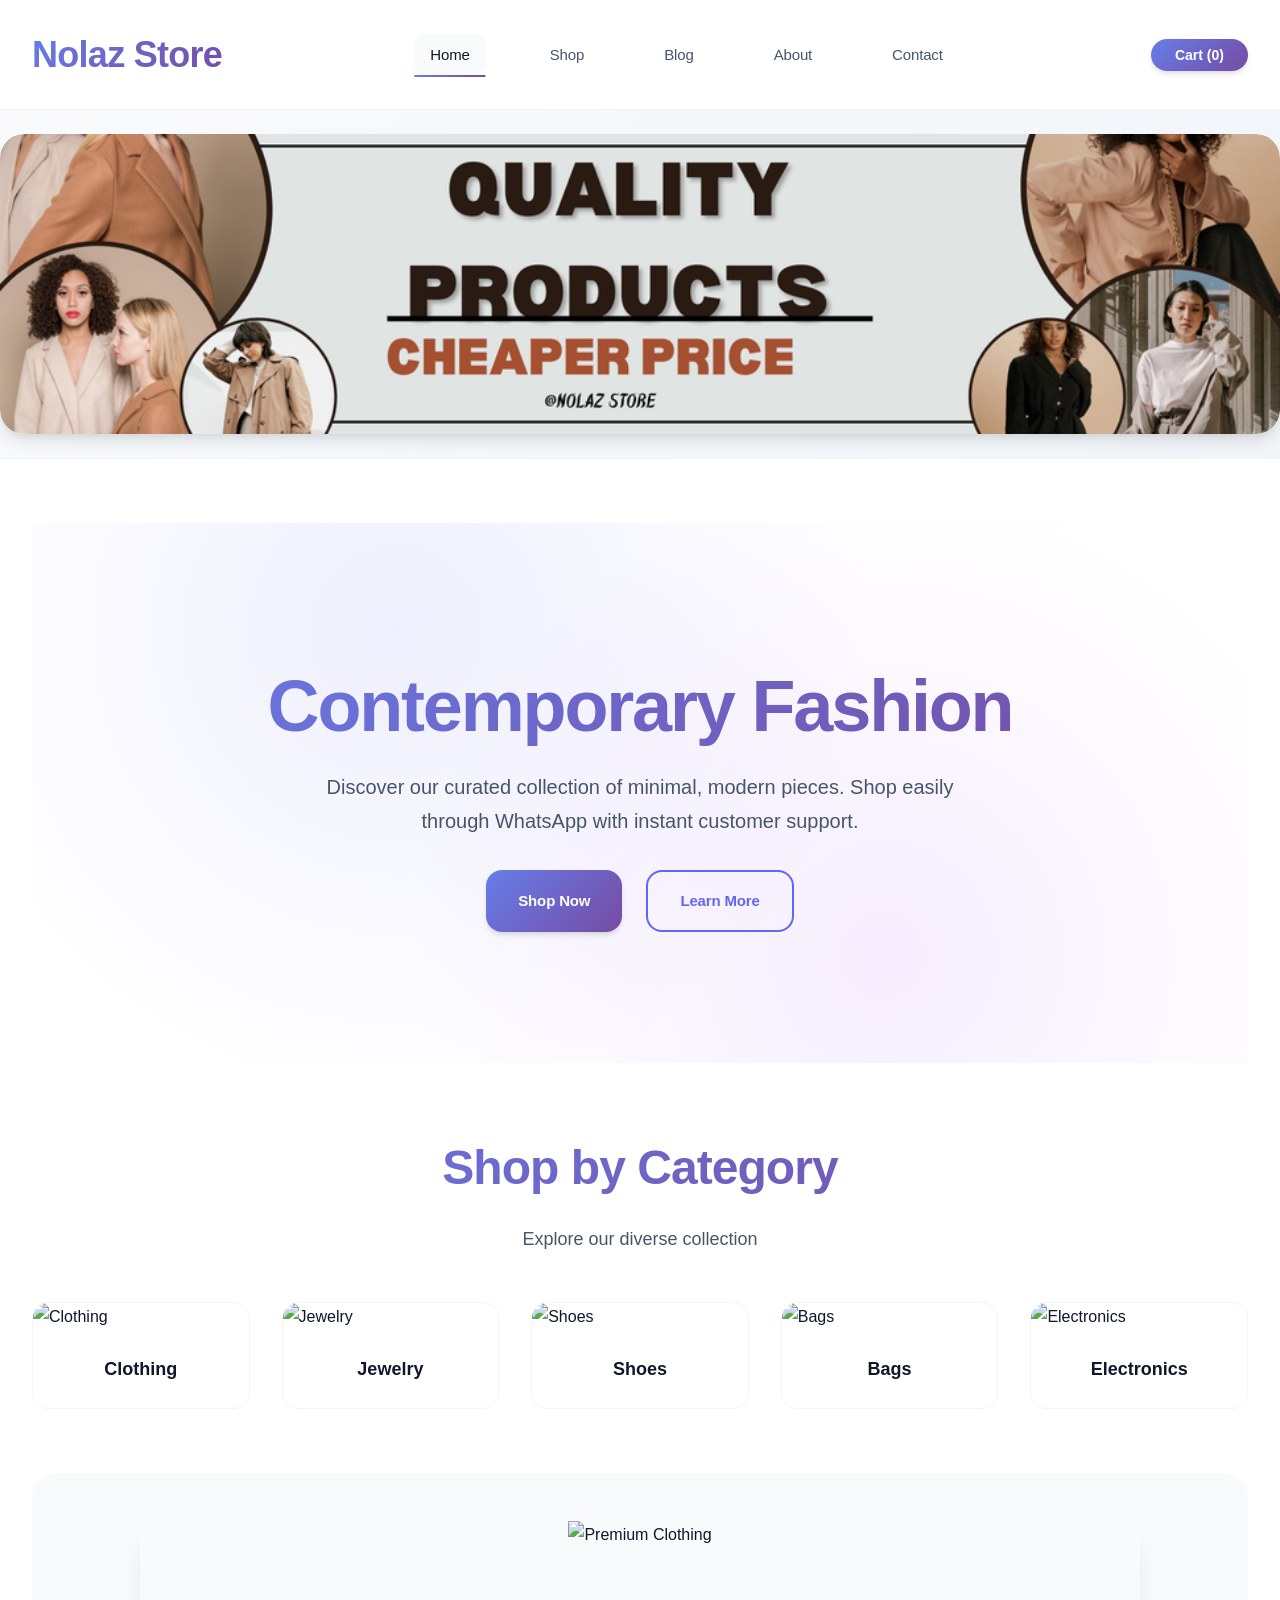
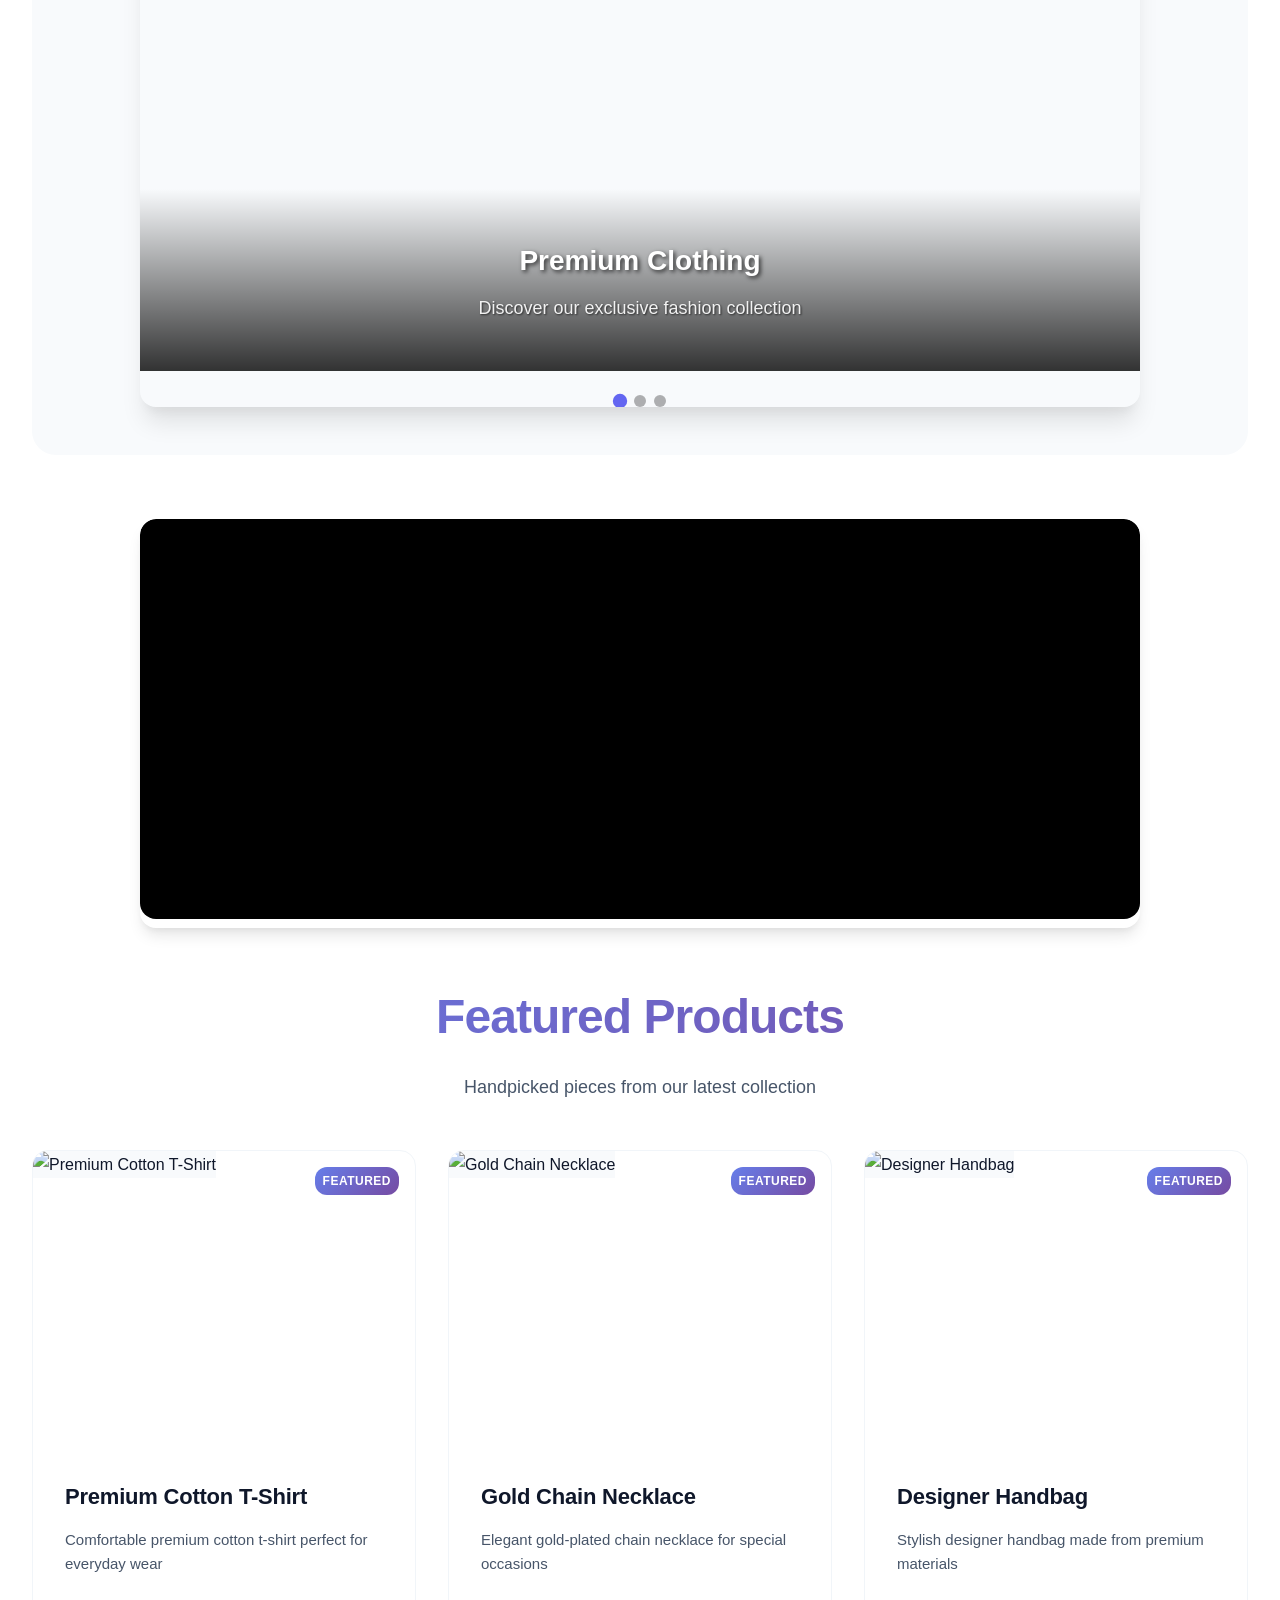
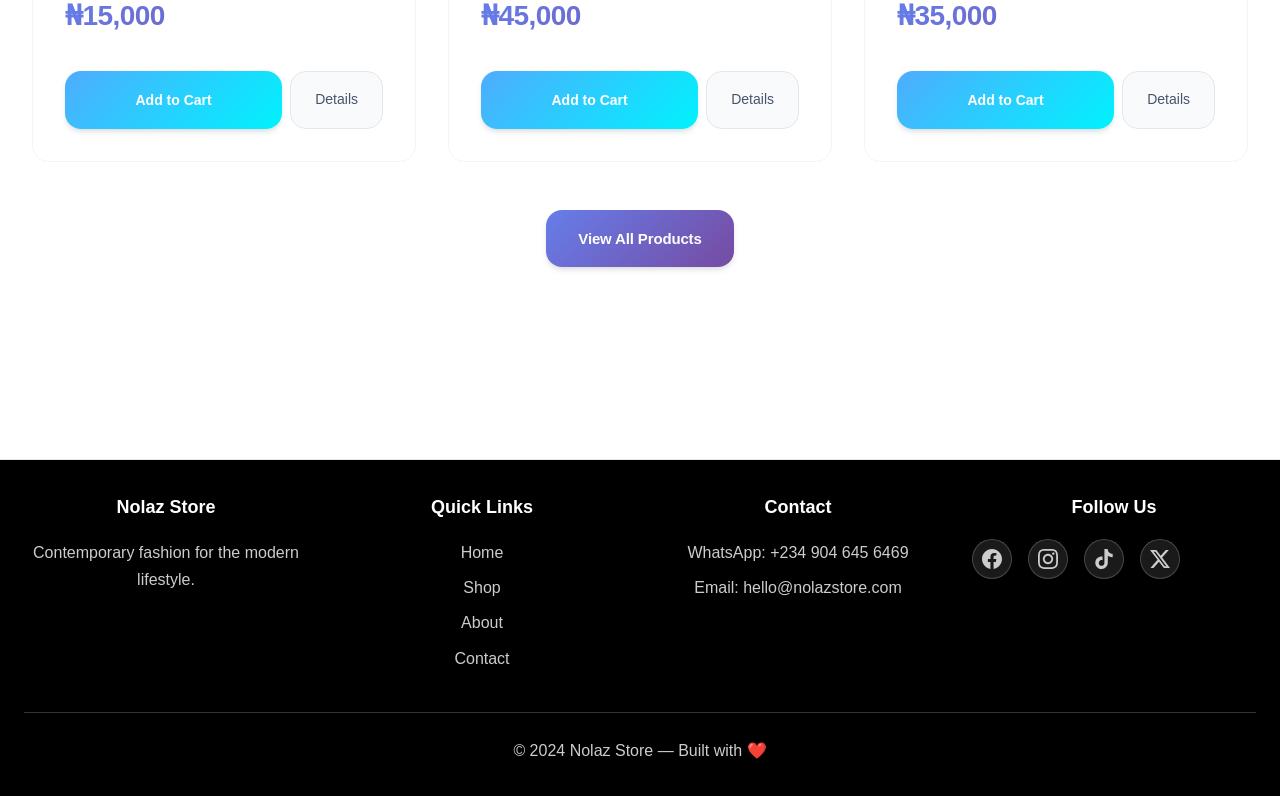
==== commit e1ea3862: "Fix website issues: resolve merge conflicts, add missing security.js, fix duplicate scripts, enable " ====
--- a/index.html
+++ b/index.html
@@ -266,15 +266,6 @@
 window.addEventListener('DOMContentLoaded', () => {
   initializeSlider();
 });
-</script>firebasejs/9.0.0/firebase-firestore-compat.js"></script>
-<script src="firebase-config.js"></script>
-<script src="simple-auth.js"></script>
-
-<script src="https://checkout.flutterwave.com/v3.js"></script>
-<script src="flutterwave-payment.js"></script>
-<script src="visitor-tracker.js"></script>
-<script src="mobile.js"></script>
-<script src="cart.js"></script>
-<script src="home.js"></script>script>script>
+</script>
 </body>
 </html>
--- a/style.css
+++ b/style.css
@@ -2874,6 +2874,7 @@
     height: 250px;
   }
   
+<<<<<<< HEAD
   /* Mobile Touch Targets */
   .btn, button, .cart-btn, .nav-dot, .mobile-menu-toggle {
     min-height: 44px;
@@ -2899,6 +2900,8 @@
     margin-bottom: var(--spacing-lg);
   }
   
+=======
+>>>>>>> b8b7aab8030d883b3943e9dfd8361ccc59018302
   .search-container {
     max-width: 100%;
   }
@@ -2990,7 +2993,8 @@
   }
   
   #userGreeting {
-    display: none !important;
+    font-size: 12px;
+    margin-right: 8px;
   }
   
   .search-container {
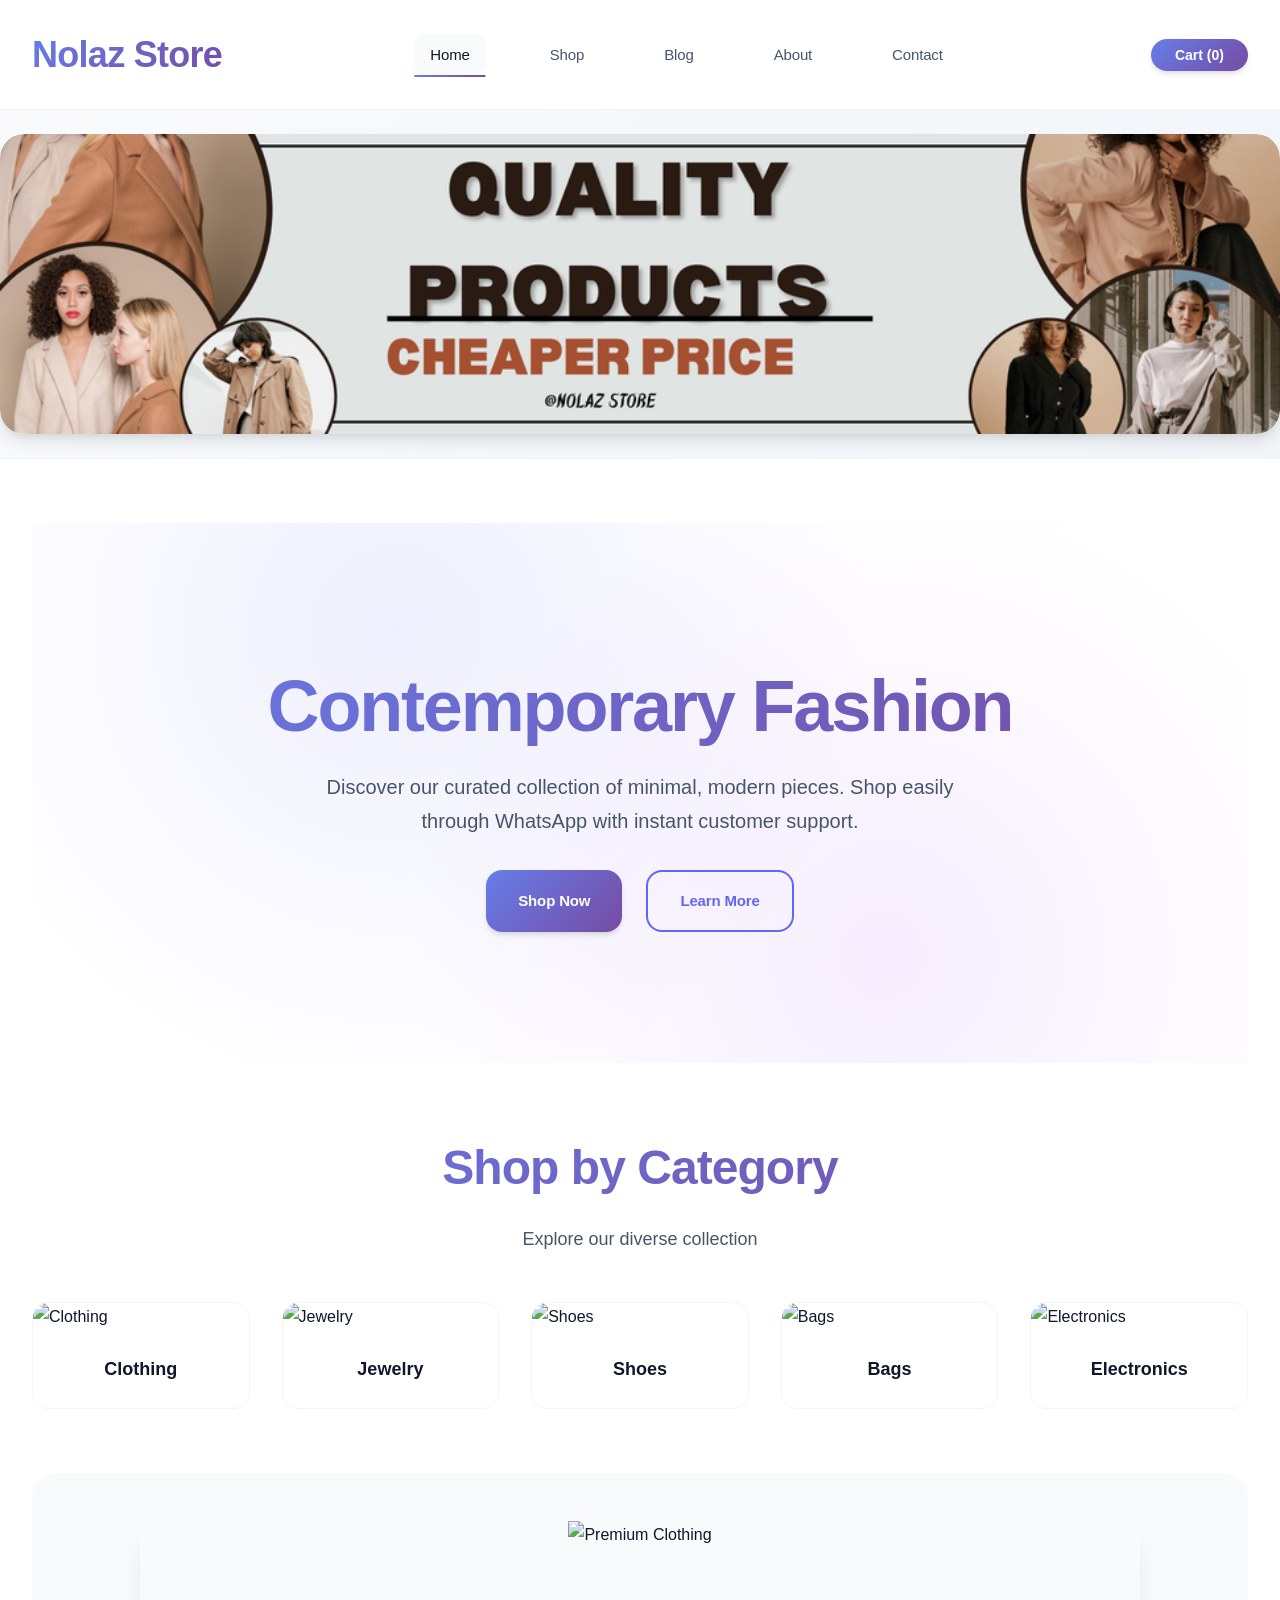
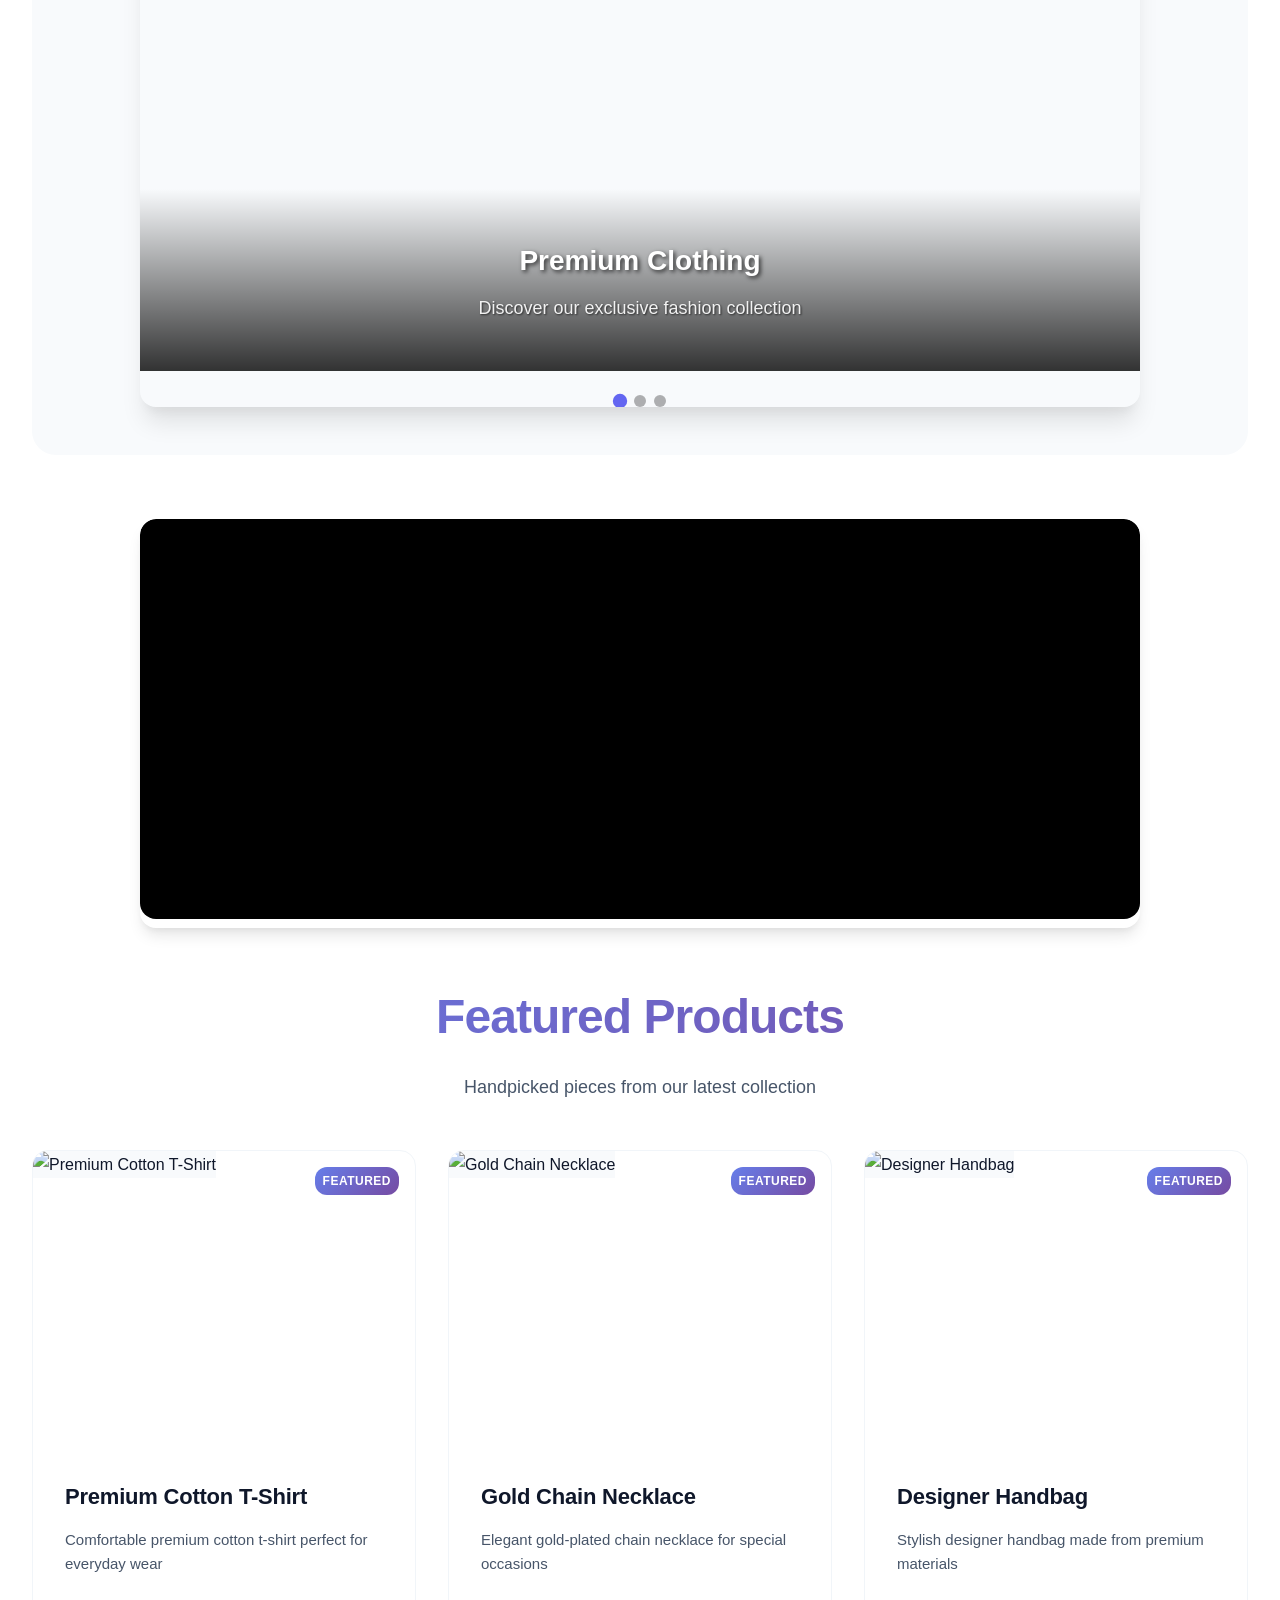
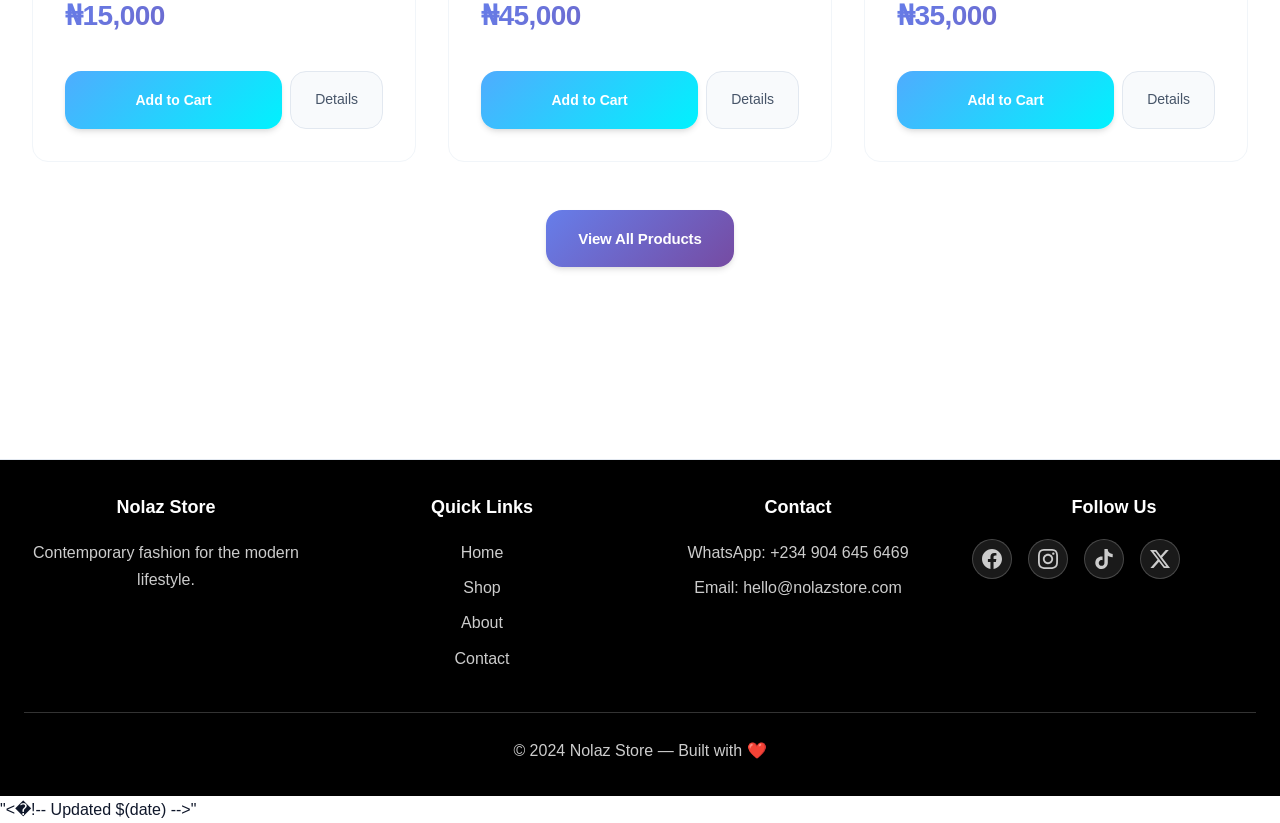
==== commit 0b087ec1: "Remove all authentication - open access website" ====
--- a/index.html
+++ b/index.html
@@ -219,7 +219,7 @@
 <script src="https://www.gstatic.com/firebasejs/9.0.0/firebase-auth-compat.js"></script>
 <script src="https://www.gstatic.com/firebasejs/9.0.0/firebase-firestore-compat.js"></script>
 <script src="firebase-config.js"></script>
-<script src="simple-auth.js"></script>
+
 
 <script src="https://checkout.flutterwave.com/v3.js"></script>
 <script src="flutterwave-payment.js"></script>
@@ -268,4 +268,6 @@
 });
 </script>
 </body>
-</html>+</html>" < ! - -   U p d a t e d   $ ( d a t e )   - - > "   + 
+ 
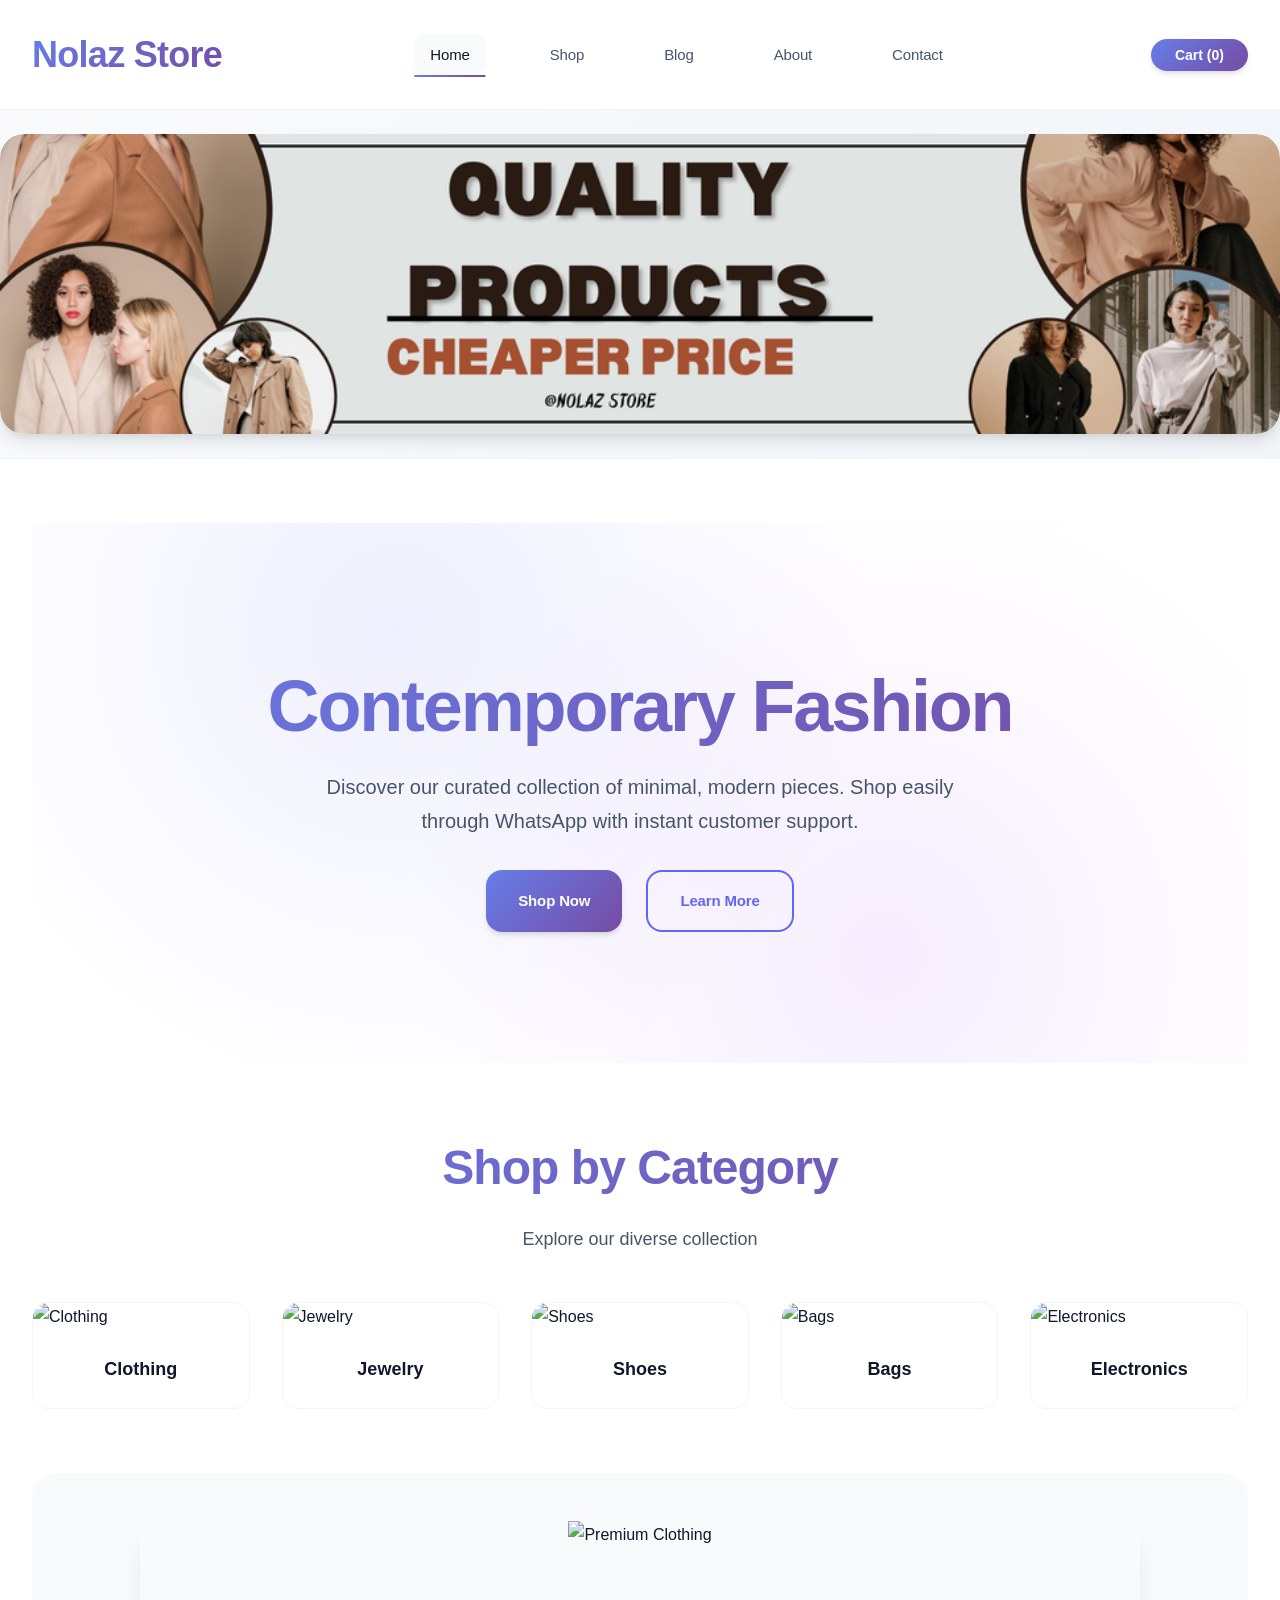
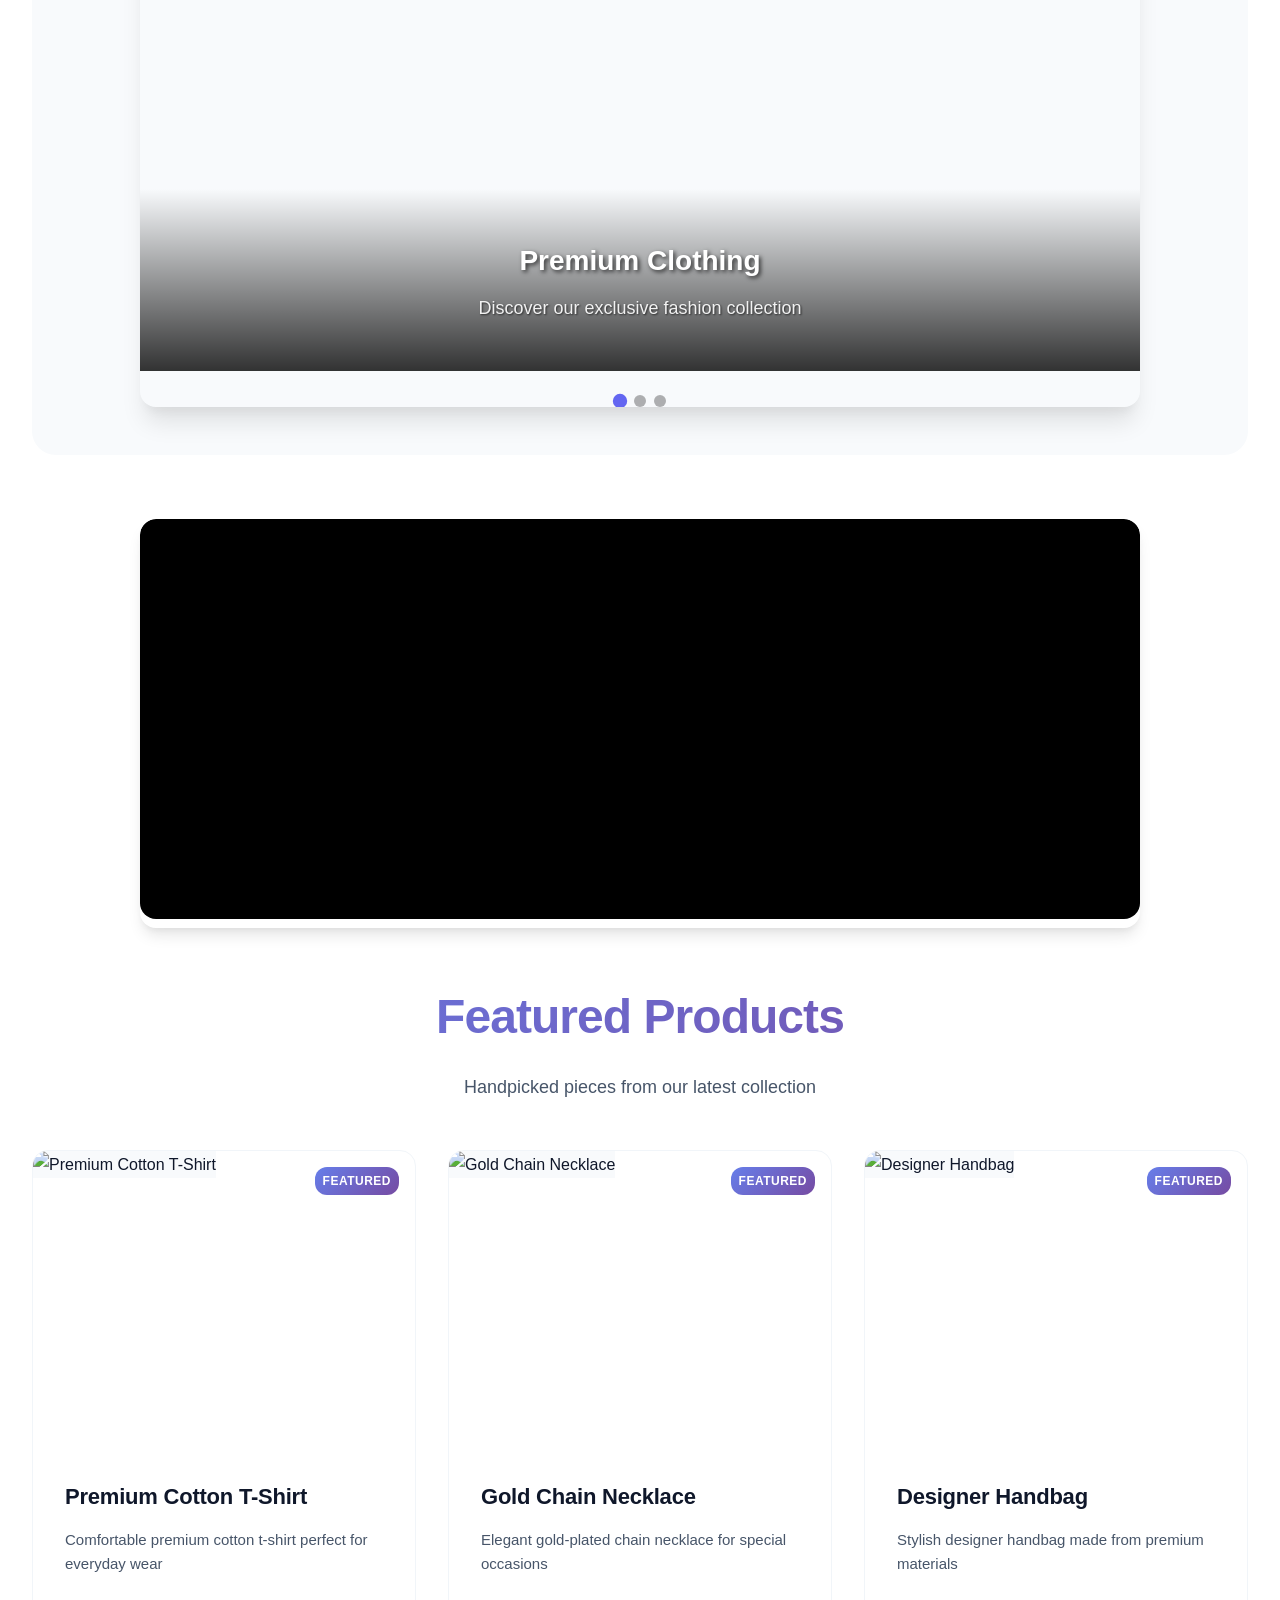
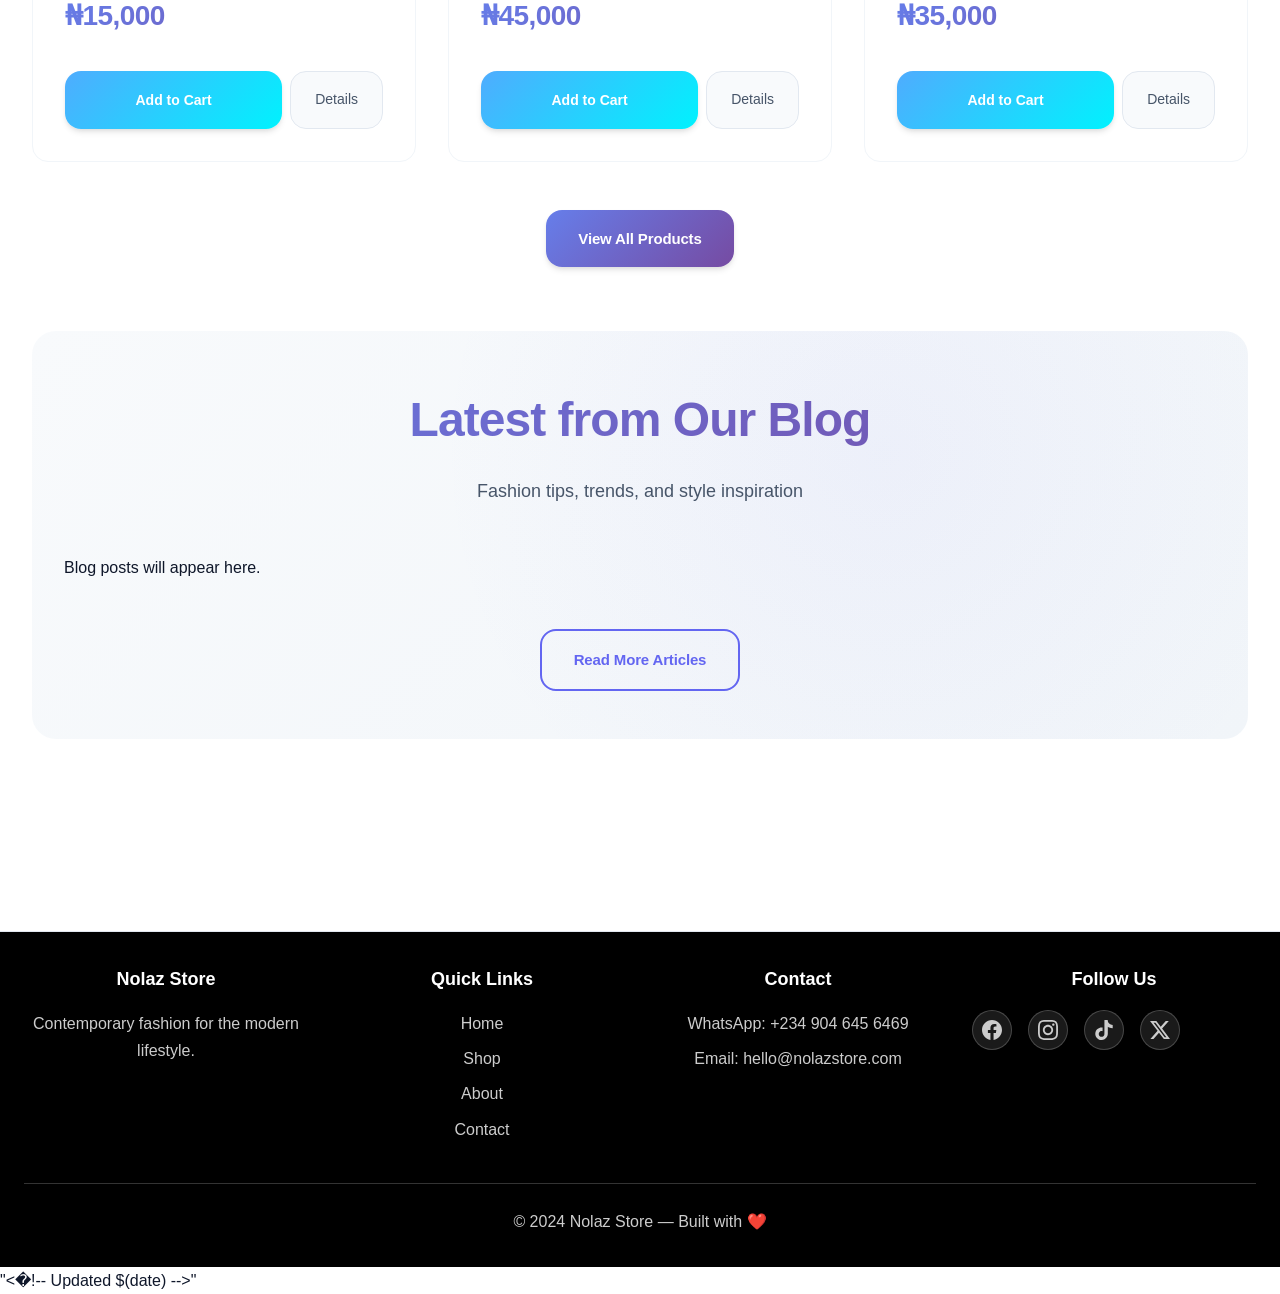
==== commit 8132c669: "Make admin blog posts visible to all users - Add blog preview to homepage - Update blog loading to s" ====
--- a/index.html
+++ b/index.html
@@ -132,6 +132,19 @@
 <a href="shop.html" class="btn btn-primary">View All Products</a>
 </div>
 </section>
+
+<section class="blog-preview section">
+<div class="section-header">
+<h3 class="section-title">Latest from Our Blog</h3>
+<p class="section-subtitle">Fashion tips, trends, and style inspiration</p>
+</div>
+<div id="blogPosts" class="blog-posts-grid">
+<!-- Blog posts will be injected here -->
+</div>
+<div class="text-center">
+<a href="blog.html" class="btn btn-outline">Read More Articles</a>
+</div>
+</section>
 </main>
 
 
@@ -219,6 +232,7 @@
 <script src="https://www.gstatic.com/firebasejs/9.0.0/firebase-auth-compat.js"></script>
 <script src="https://www.gstatic.com/firebasejs/9.0.0/firebase-firestore-compat.js"></script>
 <script src="firebase-config.js"></script>
+<script src="auth.js"></script>
 
 
 <script src="https://checkout.flutterwave.com/v3.js"></script>
--- a/style.css
+++ b/style.css
@@ -985,6 +985,165 @@
   box-shadow: var(--shadow);
 }
 
+/* Blog Preview Section */
+.blog-preview {
+  margin-bottom: var(--spacing-3xl);
+  padding: var(--spacing-2xl) 0;
+  background: linear-gradient(135deg, var(--bg-secondary) 0%, var(--bg-tertiary) 100%);
+  border-radius: var(--radius-xl);
+  position: relative;
+  overflow: hidden;
+}
+
+.blog-preview::before {
+  content: '';
+  position: absolute;
+  top: 0;
+  left: 0;
+  right: 0;
+  bottom: 0;
+  background: radial-gradient(circle at 70% 30%, rgba(99, 102, 241, 0.05) 0%, transparent 50%);
+  z-index: 1;
+}
+
+.blog-preview .section-header {
+  position: relative;
+  z-index: 2;
+}
+
+.blog-posts-grid {
+  display: grid;
+  grid-template-columns: repeat(auto-fit, minmax(300px, 1fr));
+  gap: var(--spacing-xl);
+  position: relative;
+  z-index: 2;
+  max-width: var(--max-width);
+  margin: 0 auto;
+  padding: 0 var(--spacing-xl);
+}
+
+.blog-preview-card {
+  background: rgba(255, 255, 255, 0.9);
+  backdrop-filter: blur(10px);
+  -webkit-backdrop-filter: blur(10px);
+  border-radius: var(--radius-xl);
+  overflow: hidden;
+  border: 1px solid rgba(255, 255, 255, 0.2);
+  transition: all 0.4s cubic-bezier(0.4, 0, 0.2, 1);
+  position: relative;
+  display: flex;
+  flex-direction: column;
+}
+
+.blog-preview-card::before {
+  content: '';
+  position: absolute;
+  top: 0;
+  left: 0;
+  right: 0;
+  bottom: 0;
+  background: var(--gradient-primary);
+  opacity: 0;
+  transition: opacity 0.3s ease;
+  z-index: -1;
+}
+
+.blog-preview-card:hover {
+  transform: translateY(-8px) scale(1.02);
+  box-shadow: var(--shadow-xl);
+  border-color: var(--primary-light);
+}
+
+.blog-preview-card:hover::before {
+  opacity: 0.1;
+}
+
+.blog-preview-image {
+  position: relative;
+  overflow: hidden;
+  height: 200px;
+}
+
+.blog-preview-image img {
+  width: 100%;
+  height: 100%;
+  object-fit: cover;
+  transition: transform 0.4s ease;
+}
+
+.blog-preview-card:hover .blog-preview-image img {
+  transform: scale(1.1);
+}
+
+.blog-preview-content {
+  padding: var(--spacing-xl);
+  flex: 1;
+  display: flex;
+  flex-direction: column;
+  gap: var(--spacing-md);
+}
+
+.blog-category {
+  background: var(--gradient-primary);
+  color: white;
+  padding: var(--spacing-xs) var(--spacing-sm);
+  border-radius: var(--radius);
+  font-size: 11px;
+  font-weight: 700;
+  text-transform: uppercase;
+  letter-spacing: 0.5px;
+  align-self: flex-start;
+  box-shadow: var(--shadow);
+}
+
+.blog-preview-content h4 {
+  margin: 0;
+  font-size: 18px;
+  font-weight: 700;
+  color: var(--text);
+  line-height: 1.3;
+  letter-spacing: -0.01em;
+}
+
+.blog-preview-content p {
+  margin: 0;
+  color: var(--text-secondary);
+  line-height: 1.6;
+  flex: 1;
+  font-size: 14px;
+}
+
+.blog-read-more {
+  color: var(--primary);
+  text-decoration: none;
+  font-weight: 600;
+  font-size: 14px;
+  transition: all 0.3s ease;
+  align-self: flex-start;
+  margin-top: auto;
+}
+
+.blog-read-more:hover {
+  color: var(--text);
+  transform: translateX(4px);
+}
+
+@media (max-width: 768px) {
+  .blog-posts-grid {
+    grid-template-columns: 1fr;
+    gap: var(--spacing-lg);
+    padding: 0 var(--spacing-lg);
+  }
+  
+  .blog-preview-image {
+    height: 150px;
+  }
+  
+  .blog-preview-content {
+    padding: var(--spacing-lg);
+  }
+}
+
 /* Footer */
 .site-footer {
   background: #000;
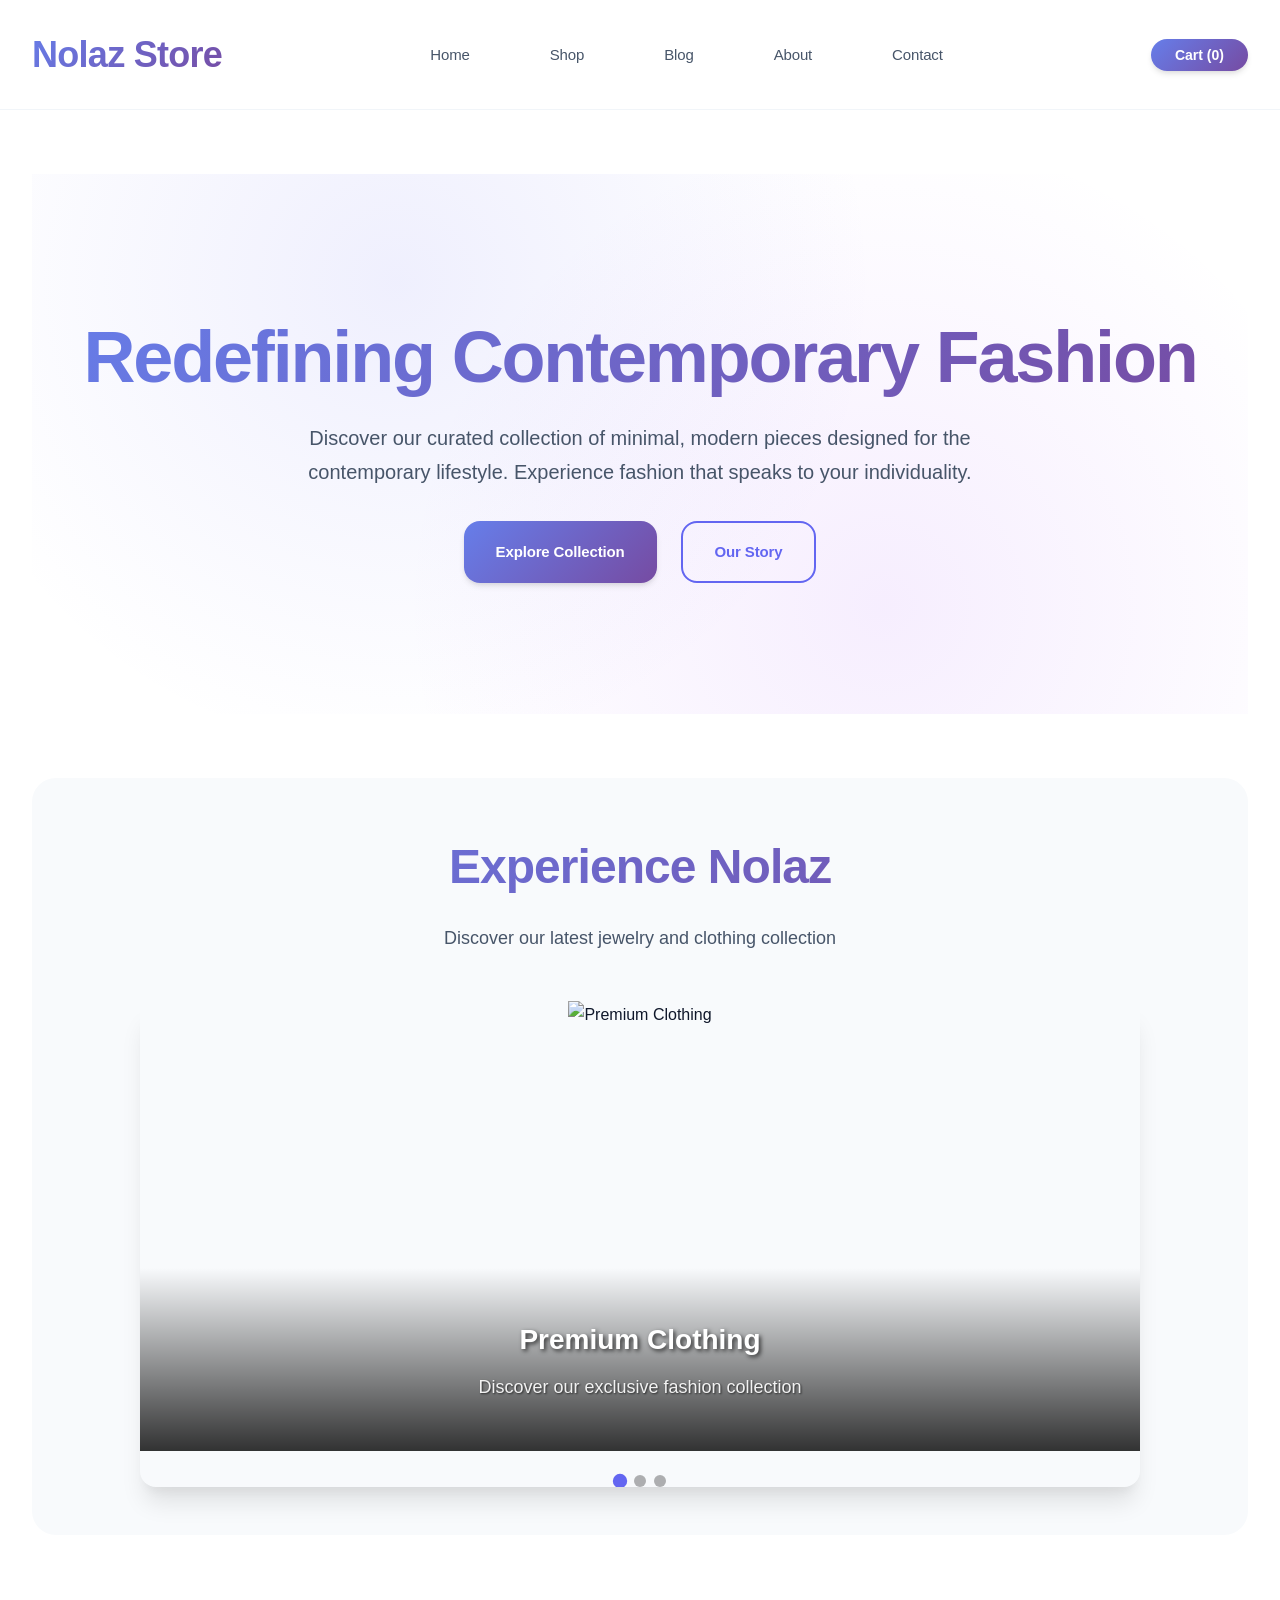
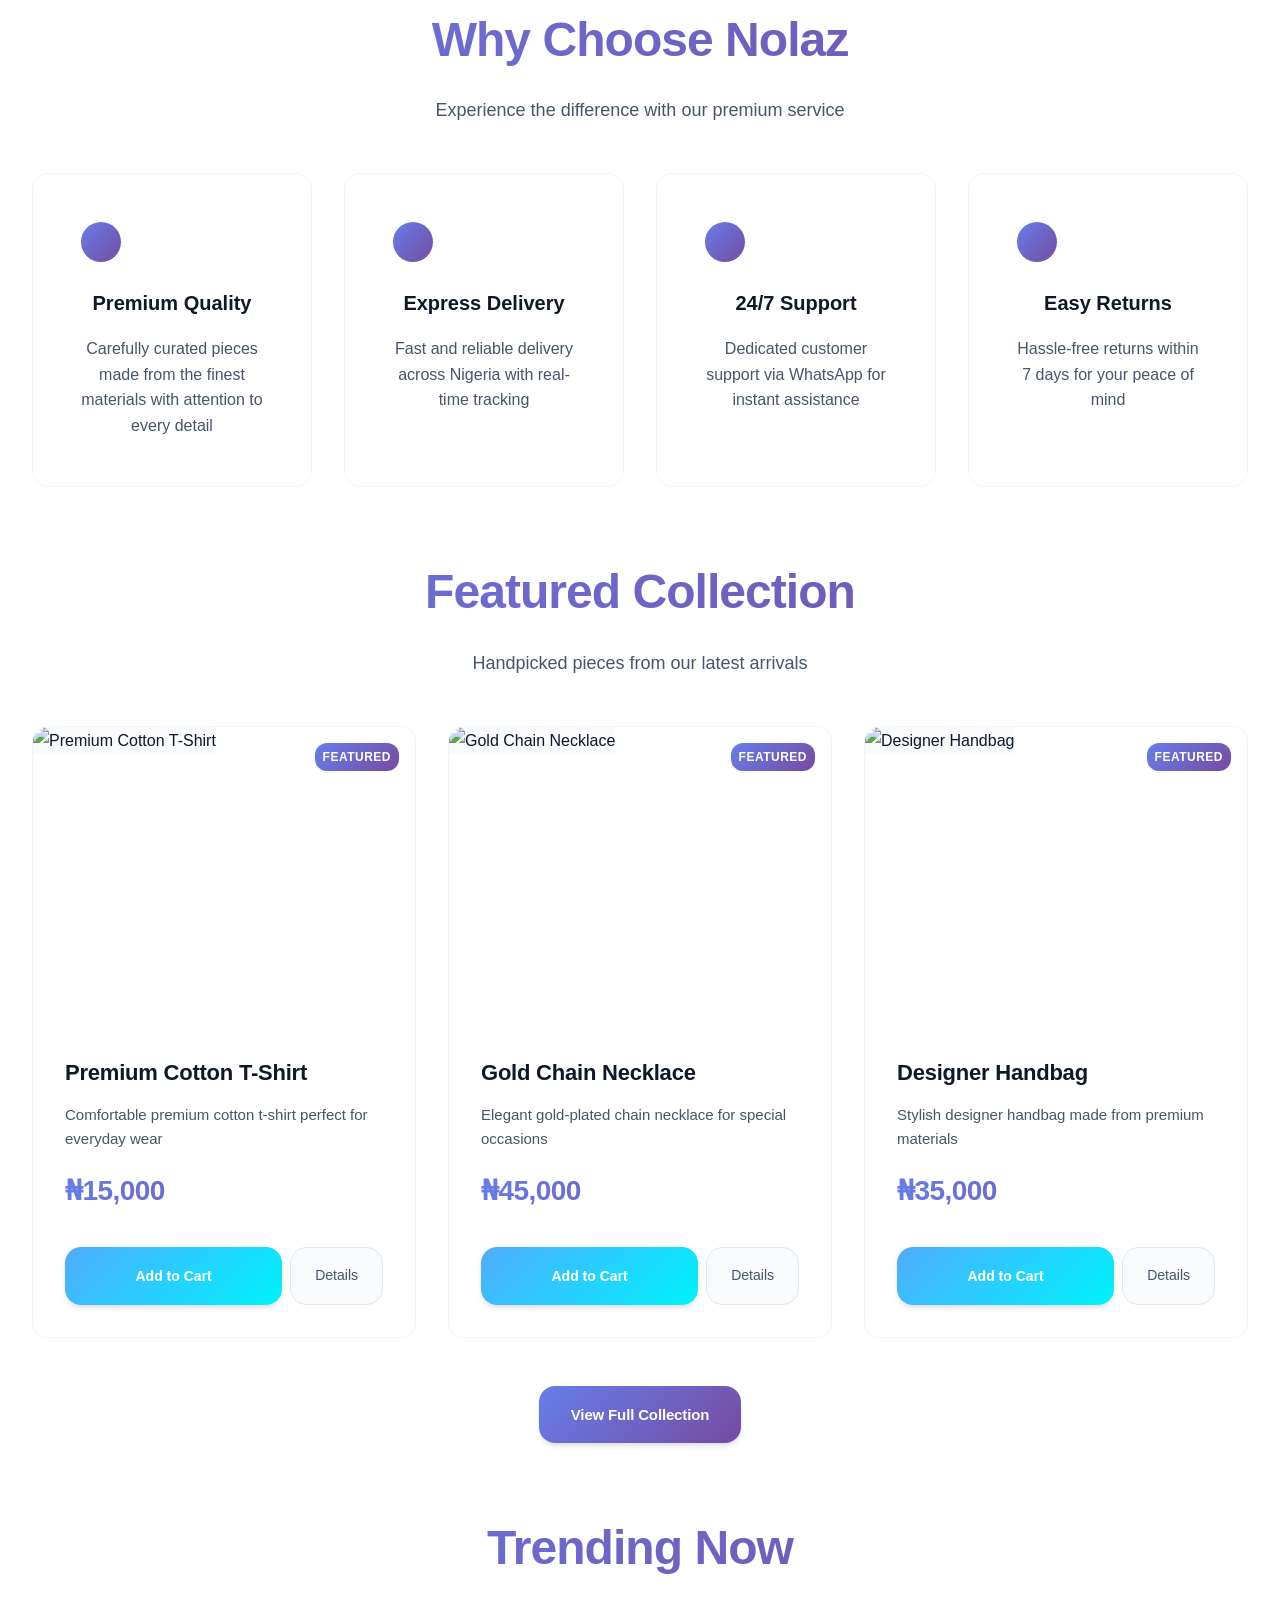
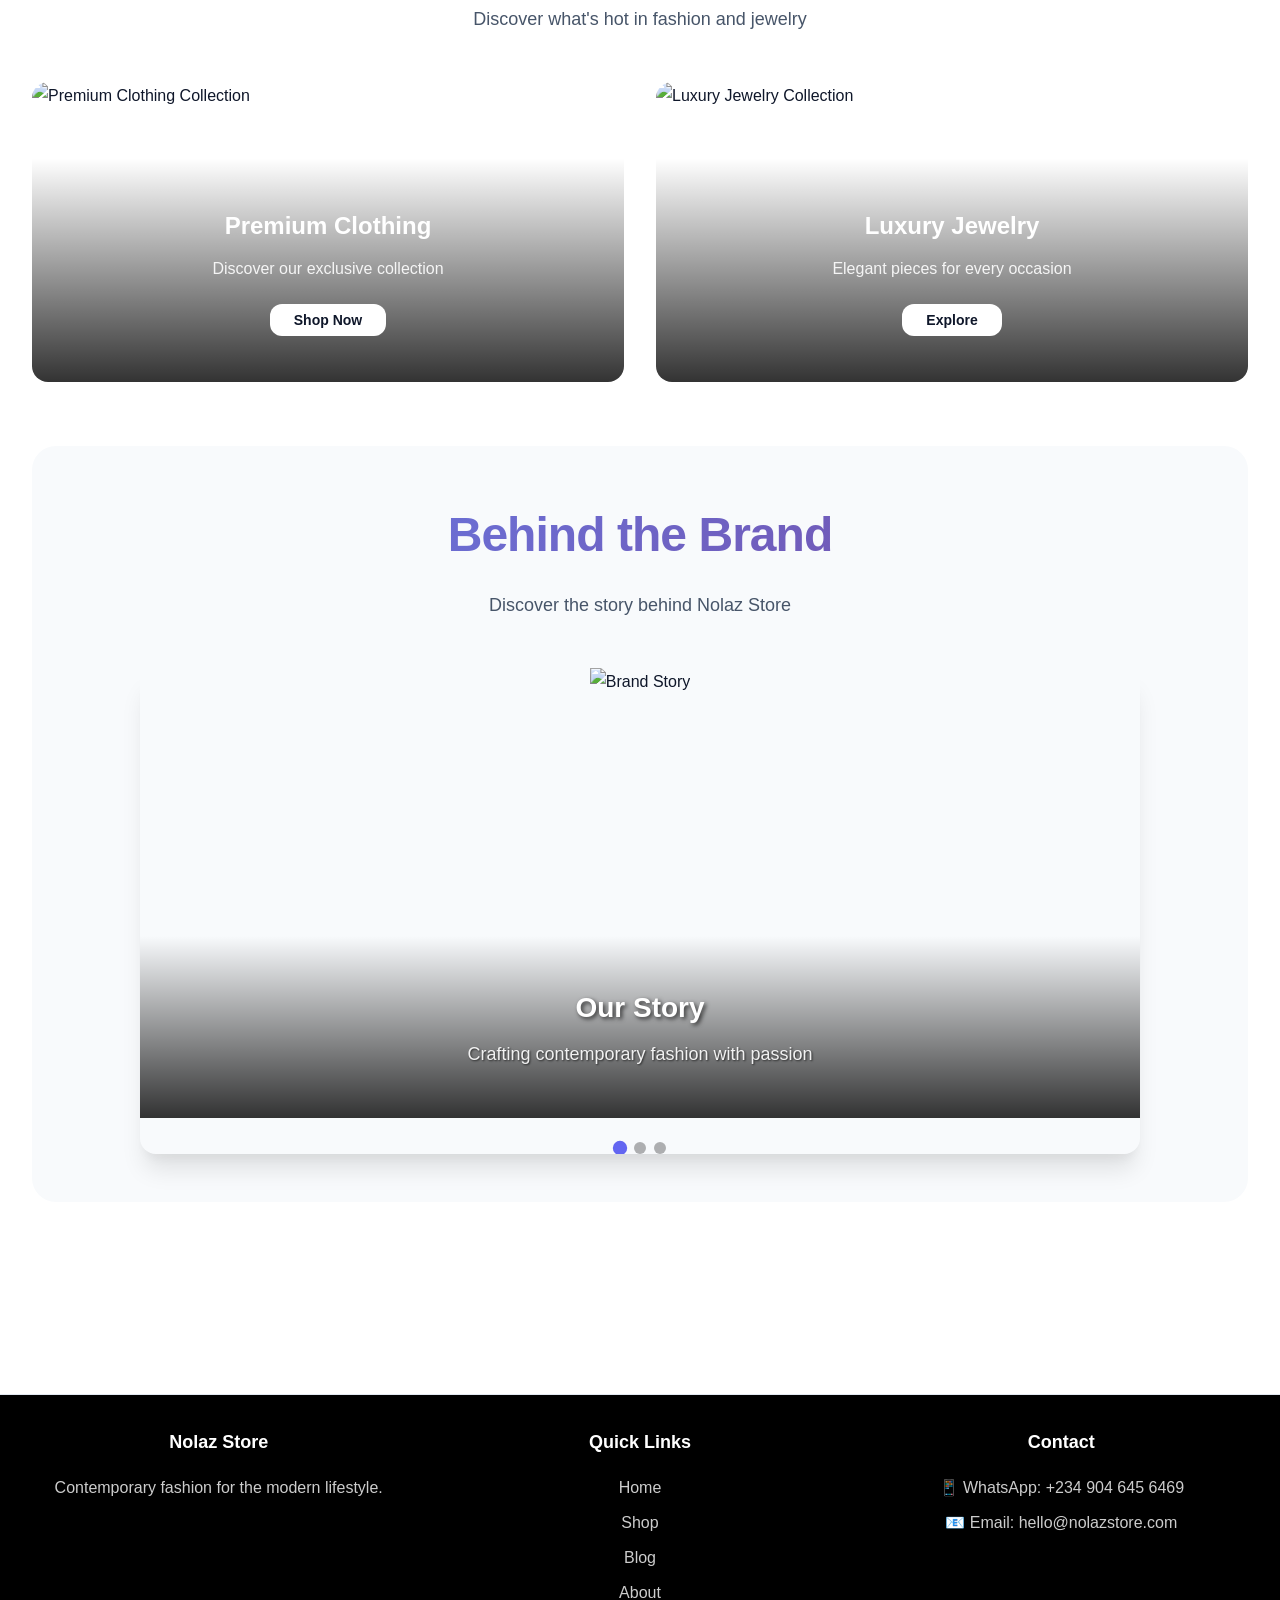
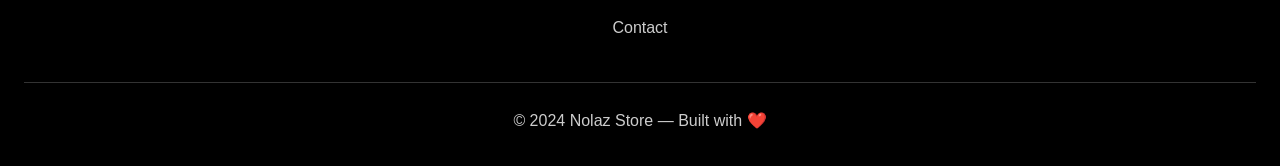
==== commit 95a17099: "Fix product display issues and improve website functionality" ====
--- a/index.html
+++ b/index.html
@@ -1,287 +1,15 @@
-<!doctype html>
+<!DOCTYPE html>
 <html lang="en">
 <head>
-<meta charset="utf-8">
-<meta name="viewport" content="width=device-width,initial-scale=1">
-<title>Nolaz Store</title>
-<link rel="stylesheet" href="style.css">
+    <meta charset="UTF-8">
+    <meta name="viewport" content="width=device-width, initial-scale=1.0">
+    <title>Nolaz Store</title>
+    <script>
+        // Redirect to home.html
+        window.location.href = 'home.html';
+    </script>
 </head>
 <body>
-<header class="site-header">
-<div class="header-content">
-<div class="brand">
-<h1>Nolaz Store</h1>
-</div>
-<button class="mobile-menu-toggle" onclick="toggleMobileMenu()">☰</button>
-<nav class="main-nav" id="mainNav">
-<a href="index.html" class="active">Home</a>
-<a href="shop.html">Shop</a>
-<a href="blog.html">Blog</a>
-<a href="about.html">About</a>
-<a href="contact.html">Contact</a>
-</nav>
-<div class="header-actions">
-<span id="userGreeting" style="display: none; margin-right: 1rem; color: #667eea; font-weight: 500;">Hi, <span id="userName">User</span></span>
-<button id="cartBtn" class="cart-btn">
-Cart (<span id="cartCount">0</span>)
-</button>
-</div>
-</div>
-</header>
-
-<!-- Billboard Advertisement -->
-<section class="billboard-ad">
-<div class="billboard-container">
-<img src="Advertisment/Super Sale Fashion Clothing Promotion Billboard Website Ad.png" alt="Super Sale Fashion Promotion" class="billboard-image">
-</div>
-</section>
-
-<main class="container">
-<section class="hero">
-<h2>Contemporary Fashion</h2>
-<p>Discover our curated collection of minimal, modern pieces. Shop easily through WhatsApp with instant customer support.</p>
-<div class="hero-actions">
-<a href="shop.html" class="btn btn-primary">Shop Now</a>
-<a href="about.html" class="btn btn-outline">Learn More</a>
-</div>
-</section>
-
-<section class="categories section">
-<div class="section-header">
-<h3 class="section-title">Shop by Category</h3>
-<p class="section-subtitle">Explore our diverse collection</p>
-</div>
-<div class="categories-grid">
-<div class="category-card">
-<img src="https://images.unsplash.com/photo-1445205170230-053b83016050?w=300&h=200&fit=crop" alt="Clothing">
-<h4>Clothing</h4>
-</div>
-<div class="category-card">
-<img src="https://images.unsplash.com/photo-1515562141207-7a88fb7ce338?w=300&h=200&fit=crop" alt="Jewelry">
-<h4>Jewelry</h4>
-</div>
-<div class="category-card">
-<img src="https://images.unsplash.com/photo-1549298916-b41d501d3772?w=300&h=200&fit=crop" alt="Shoes">
-<h4>Shoes</h4>
-</div>
-<div class="category-card">
-<img src="https://images.unsplash.com/photo-1553062407-98eeb64c6a62?w=300&h=200&fit=crop" alt="Bags">
-<h4>Bags</h4>
-</div>
-<div class="category-card">
-<img src="https://images.unsplash.com/photo-1498049794561-7780e7231661?w=300&h=200&fit=crop" alt="Electronics">
-<h4>Electronics</h4>
-</div>
-</div>
-</section>
-
-<section class="slider-section section">
-<div class="image-slider">
-<div class="slider-container">
-<div class="slide active">
-<img src="https://images.unsplash.com/photo-1515372039744-b8f02a3ae446?w=1200&h=400&fit=crop&crop=center" alt="Premium Clothing">
-<div class="slide-overlay">
-<h4>Premium Clothing</h4>
-<p>Discover our exclusive fashion collection</p>
-</div>
-</div>
-<div class="slide">
-<img src="https://images.unsplash.com/photo-1515562141207-7a88fb7ce338?w=1200&h=400&fit=crop&crop=center" alt="Luxury Jewelry">
-<div class="slide-overlay">
-<h4>Luxury Jewelry</h4>
-<p>Elegant pieces for every occasion</p>
-</div>
-</div>
-<div class="slide">
-<img src="https://images.unsplash.com/photo-1441986300917-64674bd600d8?w=1200&h=400&fit=crop&crop=center" alt="Fashion Accessories">
-<div class="slide-overlay">
-<h4>Fashion Accessories</h4>
-<p>Complete your look with style</p>
-</div>
-</div>
-</div>
-<div class="slider-nav">
-<button class="nav-dot active" onclick="currentSlide(1)"></button>
-<button class="nav-dot" onclick="currentSlide(2)"></button>
-<button class="nav-dot" onclick="currentSlide(3)"></button>
-</div>
-</div>
-</section>
-
-<!-- Video Advertisement -->
-<section class="video-ad-section section">
-<div class="video-ad-container">
-<video class="ad-video" autoplay muted loop playsinline>
-<source src="Advertisment/Purple and White Bold Animated Business Advertising Video.mp4" type="video/mp4">
-<div class="video-fallback">
-<img src="https://images.unsplash.com/photo-1556742049-0cfed4f6a45d?w=1200&h=300&fit=crop&crop=center" alt="Advertisement">
-</div>
-</video>
-</div>
-</section>
-
-<section class="featured-products section">
-<div class="section-header">
-<h3 class="section-title">Featured Products</h3>
-<p class="section-subtitle">Handpicked pieces from our latest collection</p>
-</div>
-<div id="products" class="products-grid">
-<!-- Products will be injected here -->
-</div>
-<div class="text-center">
-<a href="shop.html" class="btn btn-primary">View All Products</a>
-</div>
-</section>
-
-<section class="blog-preview section">
-<div class="section-header">
-<h3 class="section-title">Latest from Our Blog</h3>
-<p class="section-subtitle">Fashion tips, trends, and style inspiration</p>
-</div>
-<div id="blogPosts" class="blog-posts-grid">
-<!-- Blog posts will be injected here -->
-</div>
-<div class="text-center">
-<a href="blog.html" class="btn btn-outline">Read More Articles</a>
-</div>
-</section>
-</main>
-
-
-<footer class="site-footer">
-<div class="footer-content">
-<div class="footer-section">
-<h4>Nolaz Store</h4>
-<p>Contemporary fashion for the modern lifestyle.</p>
-</div>
-<div class="footer-section">
-<h4>Quick Links</h4>
-<ul>
-<li><a href="index.html">Home</a></li>
-<li><a href="shop.html">Shop</a></li>
-<li><a href="about.html">About</a></li>
-<li><a href="contact.html">Contact</a></li>
-</ul>
-</div>
-<div class="footer-section">
-<h4>Contact</h4>
-<p>WhatsApp: +234 904 645 6469</p>
-<p>Email: hello@nolazstore.com</p>
-</div>
-<div class="footer-section">
-<h4>Follow Us</h4>
-<div class="social-links">
-<a href="#" class="social-link" aria-label="Facebook">
-<svg width="20" height="20" viewBox="0 0 24 24" fill="currentColor">
-<path d="M24 12.073c0-6.627-5.373-12-12-12s-12 5.373-12 12c0 5.99 4.388 10.954 10.125 11.854v-8.385H7.078v-3.47h3.047V9.43c0-3.007 1.792-4.669 4.533-4.669 1.312 0 2.686.235 2.686.235v2.953H15.83c-1.491 0-1.956.925-1.956 1.874v2.25h3.328l-.532 3.47h-2.796v8.385C19.612 23.027 24 18.062 24 12.073z"/>
-</svg>
-</a>
-<a href="#" class="social-link" aria-label="Instagram">
-<svg width="20" height="20" viewBox="0 0 24 24" fill="currentColor">
-<path d="M12 2.163c3.204 0 3.584.012 4.85.07 3.252.148 4.771 1.691 4.919 4.919.058 1.265.069 1.645.069 4.849 0 3.205-.012 3.584-.069 4.849-.149 3.225-1.664 4.771-4.919 4.919-1.266.058-1.644.07-4.85.07-3.204 0-3.584-.012-4.849-.07-3.26-.149-4.771-1.699-4.919-4.92-.058-1.265-.07-1.644-.07-4.849 0-3.204.013-3.583.07-4.849.149-3.227 1.664-4.771 4.919-4.919 1.266-.057 1.645-.069 4.849-.069zm0-2.163c-3.259 0-3.667.014-4.947.072-4.358.2-6.78 2.618-6.98 6.98-.059 1.281-.073 1.689-.073 4.948 0 3.259.014 3.668.072 4.948.2 4.358 2.618 6.78 6.98 6.98 1.281.058 1.689.072 4.948.072 3.259 0 3.668-.014 4.948-.072 4.354-.2 6.782-2.618 6.979-6.98.059-1.28.073-1.689.073-4.948 0-3.259-.014-3.667-.072-4.947-.196-4.354-2.617-6.78-6.979-6.98-1.281-.059-1.69-.073-4.949-.073zm0 5.838c-3.403 0-6.162 2.759-6.162 6.162s2.759 6.163 6.162 6.163 6.162-2.759 6.162-6.163c0-3.403-2.759-6.162-6.162-6.162zm0 10.162c-2.209 0-4-1.79-4-4 0-2.209 1.791-4 4-4s4 1.791 4 4c0 2.21-1.791 4-4 4zm6.406-11.845c-.796 0-1.441.645-1.441 1.44s.645 1.44 1.441 1.44c.795 0 1.439-.645 1.439-1.44s-.644-1.44-1.439-1.44z"/>
-</svg>
-</a>
-<a href="#" class="social-link" aria-label="TikTok">
-<svg width="20" height="20" viewBox="0 0 24 24" fill="currentColor">
-<path d="M12.525.02c1.31-.02 2.61-.01 3.91-.02.08 1.53.63 3.09 1.75 4.17 1.12 1.11 2.7 1.62 4.24 1.79v4.03c-1.44-.05-2.89-.35-4.2-.97-.57-.26-1.1-.59-1.62-.93-.01 2.92.01 5.84-.02 8.75-.08 1.4-.54 2.79-1.35 3.94-1.31 1.92-3.58 3.17-5.91 3.21-1.43.08-2.86-.31-4.08-1.03-2.02-1.19-3.44-3.37-3.65-5.71-.02-.5-.03-1-.01-1.49.18-1.9 1.12-3.72 2.58-4.96 1.66-1.44 3.98-2.13 6.15-1.72.02 1.48-.04 2.96-.04 4.44-.99-.32-2.15-.23-3.02.37-.63.41-1.11 1.04-1.36 1.75-.21.51-.15 1.07-.14 1.61.24 1.64 1.82 3.02 3.5 2.87 1.12-.01 2.19-.66 2.77-1.61.19-.33.4-.67.41-1.06.1-1.79.06-3.57.07-5.36.01-4.03-.01-8.05.02-12.07z"/>
-</svg>
-</a>
-<a href="#" class="social-link" aria-label="Twitter X">
-<svg width="20" height="20" viewBox="0 0 24 24" fill="currentColor">
-<path d="M18.901 1.153h3.68l-8.04 9.19L24 22.846h-7.406l-5.8-7.584-6.638 7.584H.474l8.6-9.83L0 1.154h7.594l5.243 6.932ZM17.61 20.644h2.039L6.486 3.24H4.298Z"/>
-</svg>
-</a>
-</div>
-</div>
-</div>
-<div class="footer-bottom">
-<p>© 2024 Nolaz Store — Built with ❤️</p>
-</div>
-</footer>
-
-
-<div id="cartModal" class="modal">
-<div class="modal-content">
-<div class="modal-header">
-<h3>Shopping Cart</h3>
-<span class="close">&times;</span>
-</div>
-<div id="cartItems"></div>
-<div class="cart-footer">
-<div class="cart-total">
-<strong>Total: ₦<span id="cartTotal">0</span></strong>
-</div>
-<button id="payNowBtn" class="btn btn-primary" style="display: block !important; visibility: visible !important; opacity: 1 !important; width: 100% !important; margin-bottom: 8px !important;">Pay Now</button>
-<button id="checkoutBtn" class="btn btn-success">Order via WhatsApp</button>
-<button id="clearCartBtn" class="btn" style="background: #ef4444;">Clear Cart</button>
-</div>
-</div>
-</div>
-
-<div id="productModal" class="modal">
-<div class="modal-content product-modal">
-<div class="modal-header">
-<h3>Product Details</h3>
-<span class="close" onclick="closeProductModal()">&times;</span>
-</div>
-<div id="productDetails" class="product-details-content"></div>
-</div>
-</div>
-
-<script src="https://www.gstatic.com/firebasejs/9.0.0/firebase-app-compat.js"></script>
-<script src="https://www.gstatic.com/firebasejs/9.0.0/firebase-auth-compat.js"></script>
-<script src="https://www.gstatic.com/firebasejs/9.0.0/firebase-firestore-compat.js"></script>
-<script src="firebase-config.js"></script>
-<script src="auth.js"></script>
-
-
-<script src="https://checkout.flutterwave.com/v3.js"></script>
-<script src="flutterwave-payment.js"></script>
-<script src="visitor-tracker.js"></script>
-<script src="mobile.js"></script>
-<script src="cart.js"></script>
-<script src="home.js"></script>
-<script>
-// Initialize slider for index page
-let slideIndex = 1;
-
-function initializeSlider() {
-  showSlide(slideIndex);
-  
-  setInterval(() => {
-    slideIndex++;
-    if (slideIndex > 3) slideIndex = 1;
-    showSlide(slideIndex);
-  }, 4000);
-}
-
-function currentSlide(n) {
-  showSlide(slideIndex = n);
-}
-
-function showSlide(n) {
-  const slides = document.querySelectorAll('.slide');
-  const dots = document.querySelectorAll('.nav-dot');
-  
-  if (n > slides.length) slideIndex = 1;
-  if (n < 1) slideIndex = slides.length;
-  
-  slides.forEach(slide => slide.classList.remove('active'));
-  dots.forEach(dot => dot.classList.remove('active'));
-  
-  if (slides[slideIndex - 1]) {
-    slides[slideIndex - 1].classList.add('active');
-  }
-  if (dots[slideIndex - 1]) {
-    dots[slideIndex - 1].classList.add('active');
-  }
-}
-
-window.addEventListener('DOMContentLoaded', () => {
-  initializeSlider();
-});
-</script>
+    <p>Redirecting to Nolaz Store...</p>
 </body>
-</html>" < ! - -   U p d a t e d   $ ( d a t e )   - - > "   - 
- +</html>
